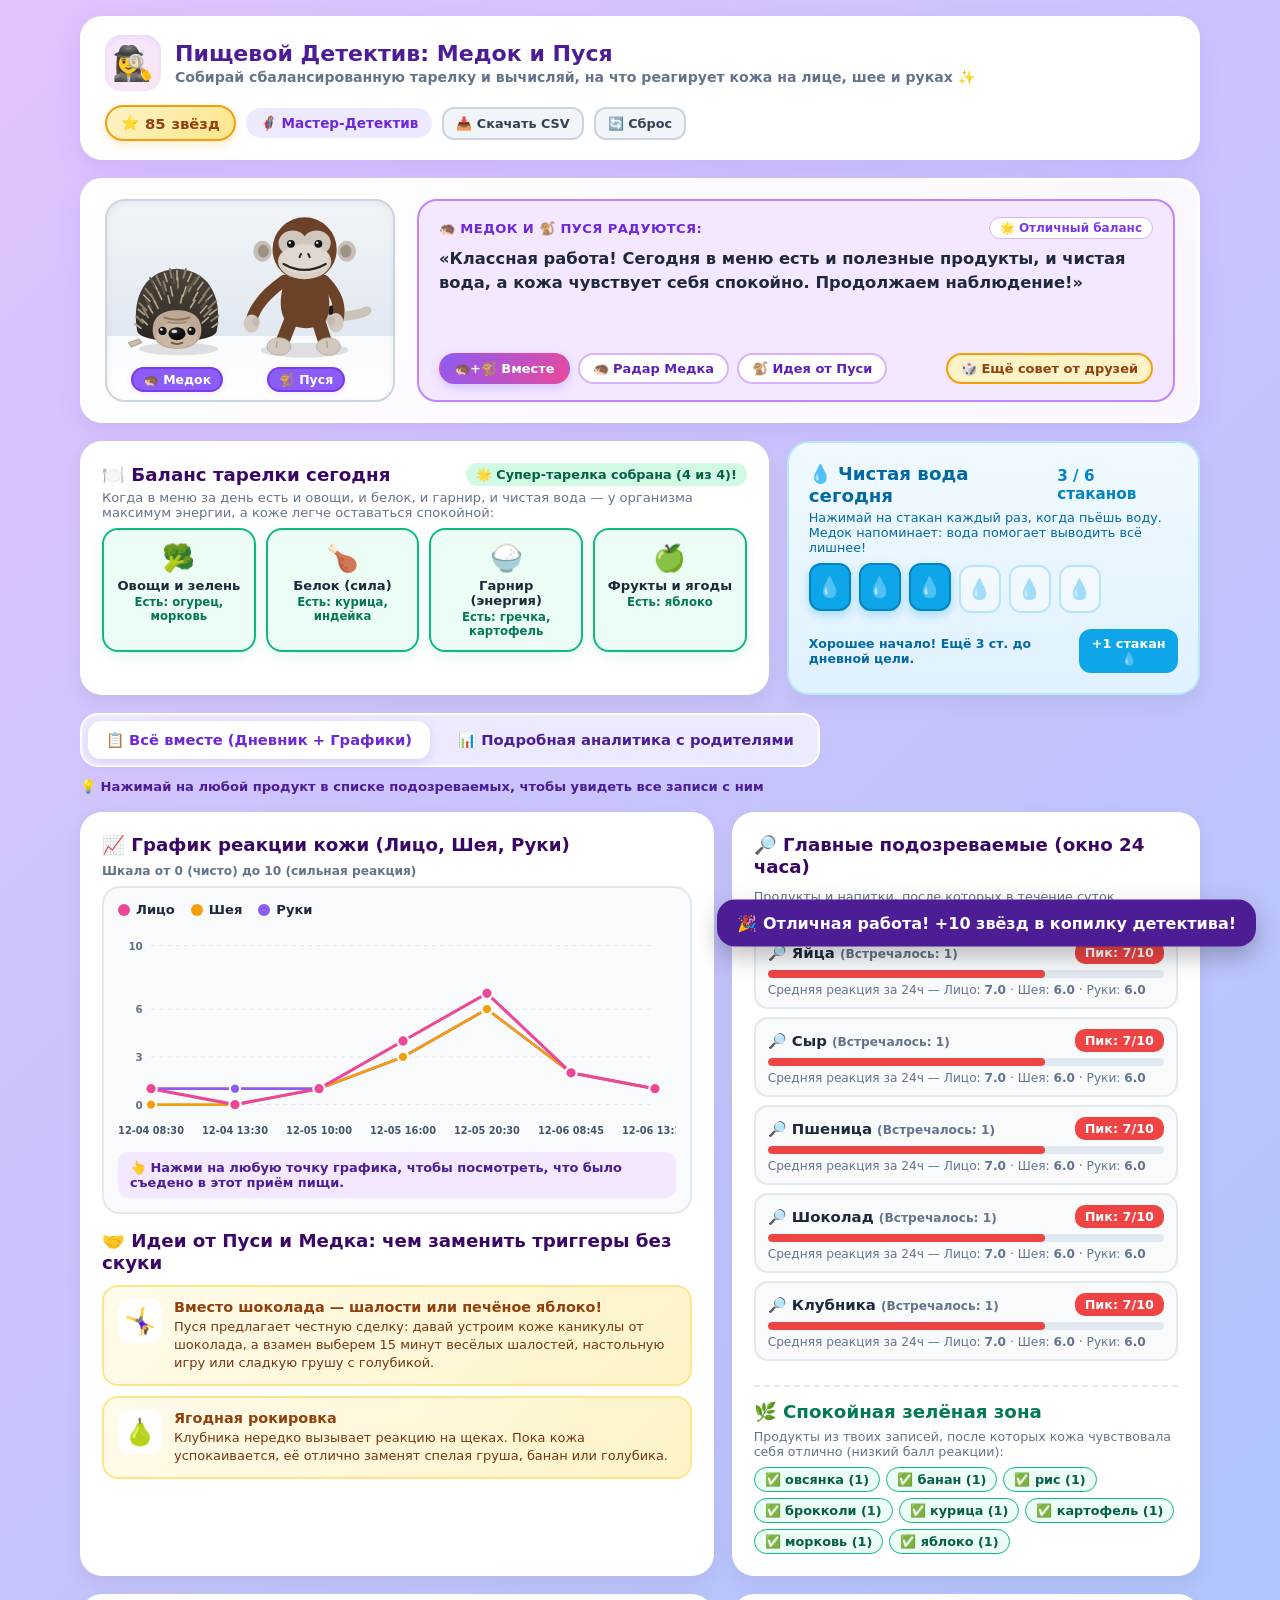
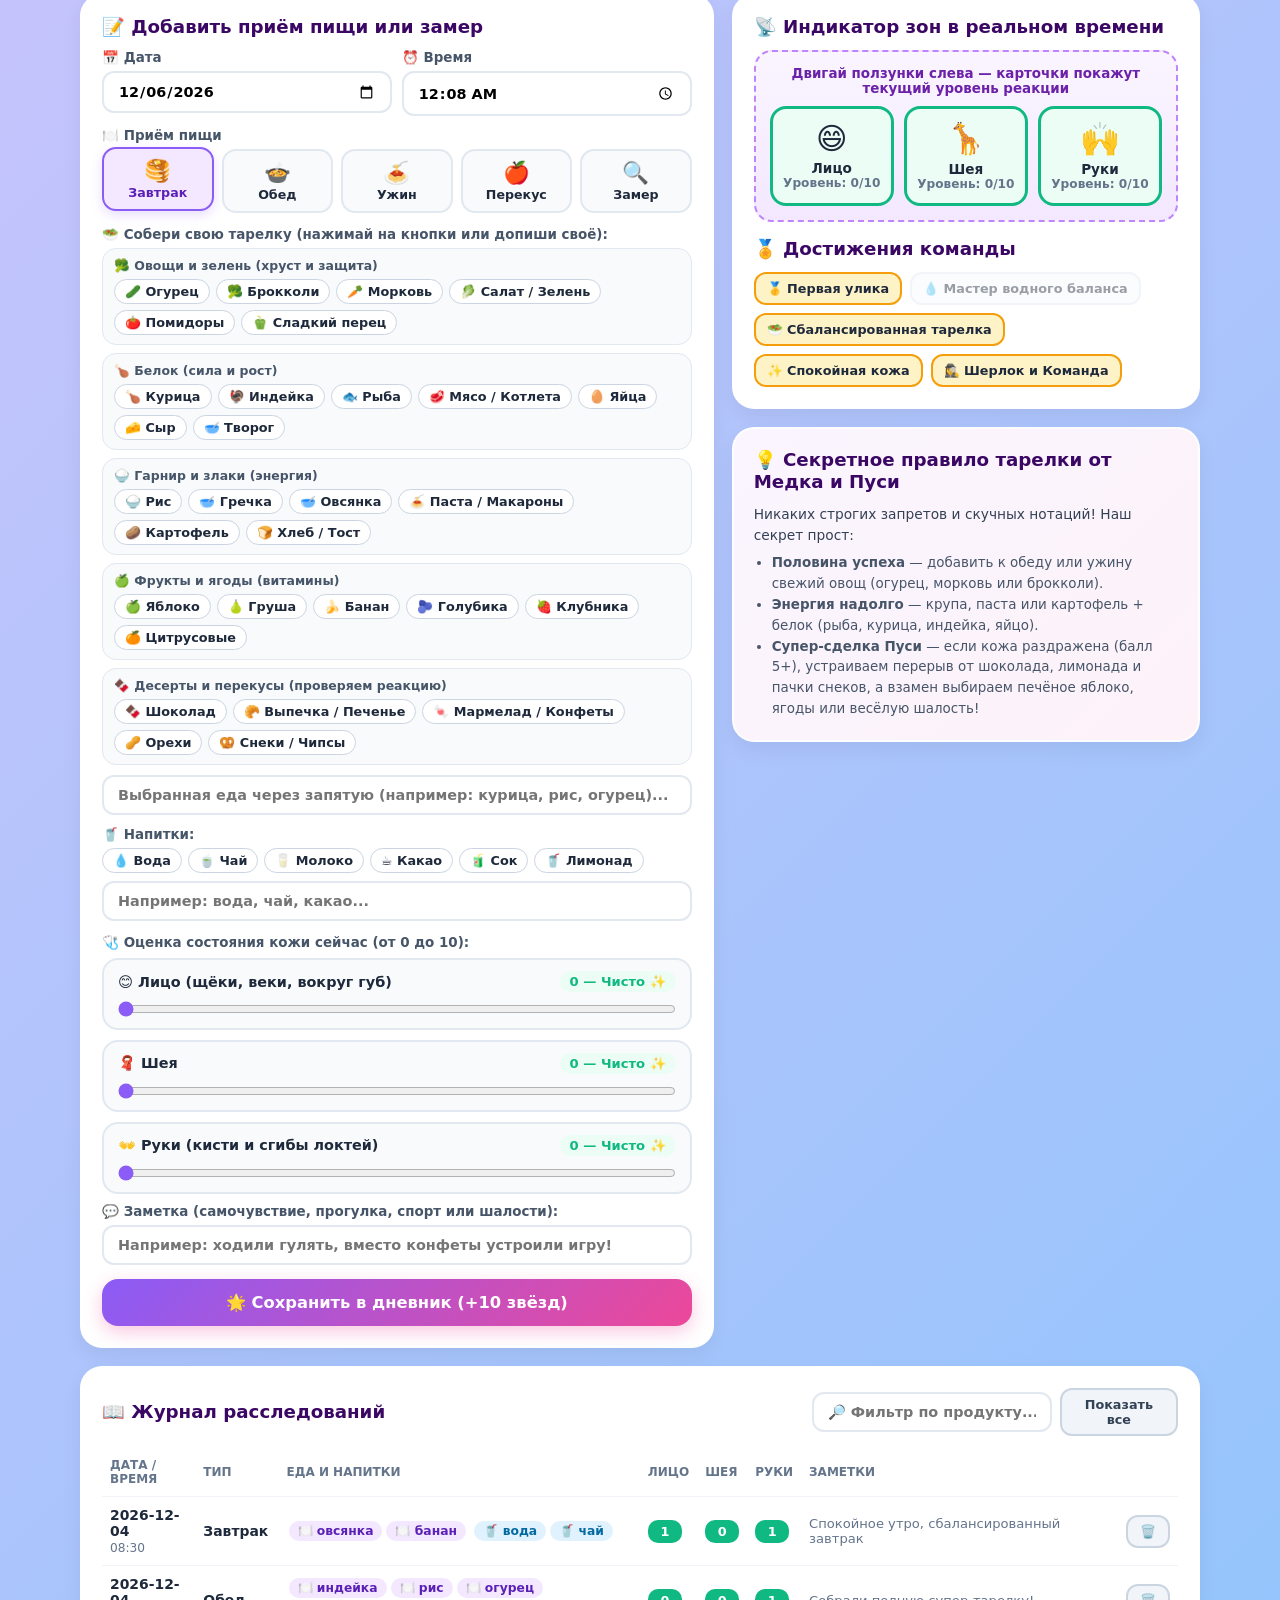
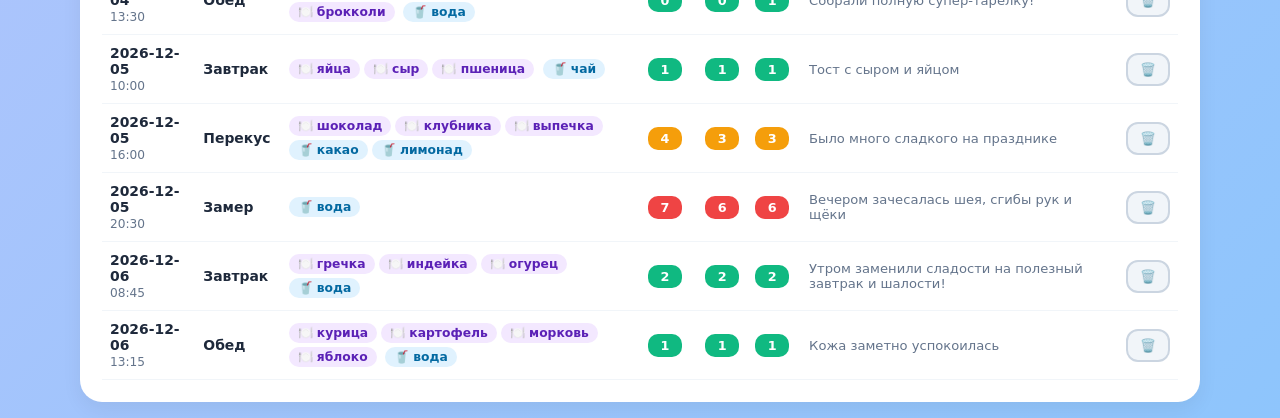
==== index.html @ 15fbd792 "Initial import of v1 single-file app Co-Authored-By: Claude Opus 5.5 (1M context) <noreply@anthropic" ====
<!DOCTYPE html>
<html lang="ru">
<head>
  <meta charset="UTF-8">
  <meta name="viewport" content="width=device-width, initial-scale=1.0">
  <title>🕵️‍♀️ Пищевой Детектив: Медок и Пуся</title>
  <style>
    :root {
      --card: #ffffff;
      --text: #1e293b;
      --muted: #64748b;
      --primary: #8b5cf6;
      --primary-dark: #7c3aed;
      --secondary: #ec4899;
      --accent: #f59e0b;
      --good: #10b981;
      --warn: #f59e0b;
      --bad: #ef4444;
      --border: #e2e8f0;
    }
    * { box-sizing: border-box; margin: 0; padding: 0; font-family: 'Segoe UI', system-ui, -apple-system, sans-serif; }
    body {
      background: linear-gradient(135deg, #e0c3fc 0%, #8ec5fc 100%);
      min-height: 100vh;
      color: var(--text);
      padding: 16px;
    }
    .container { max-width: 1120px; margin: 0 auto; display: grid; gap: 18px; }

    /* 1. Верхняя шапка */
    .hero-bar {
      background: var(--card);
      border-radius: 22px;
      padding: 16px 22px;
      display: flex;
      justify-content: space-between;
      align-items: center;
      flex-wrap: wrap;
      gap: 14px;
      box-shadow: 0 10px 25px rgba(139, 92, 246, 0.15);
      border: 3px solid #ffffff;
    }
    .hero-title { display: flex; align-items: center; gap: 14px; }
    .hero-icon {
      font-size: 2.1rem;
      background: linear-gradient(135deg, #f3e8ff, #fce7f3);
      width: 56px; height: 56px;
      border-radius: 16px;
      display: flex; align-items: center; justify-content: center;
      box-shadow: inset 0 2px 6px rgba(139, 92, 246, 0.12);
      flex-shrink: 0;
    }
    h1 { font-size: 1.38rem; font-weight: 800; color: #4c1d95; line-height: 1.2; }
    .subtitle { font-size: 0.88rem; color: var(--muted); font-weight: 600; margin-top: 2px; }

    .stats-badges { display: flex; gap: 10px; align-items: center; flex-wrap: wrap; }
    .star-pill {
      background: linear-gradient(135deg, #fef3c7, #fde68a);
      border: 2px solid #f59e0b;
      color: #92400e;
      padding: 7px 14px;
      border-radius: 999px;
      font-weight: 800;
      font-size: 0.92rem;
      display: flex; align-items: center; gap: 6px;
      box-shadow: 0 4px 10px rgba(245, 158, 11, 0.2);
    }
    .rank-pill {
      background: #ede9fe;
      color: #6d28d9;
      padding: 7px 14px;
      border-radius: 999px;
      font-weight: 800;
      font-size: 0.85rem;
    }

    /* 2. Горизонтальный баннер с Медком и Пусей */
    .mascot-banner {
      background: linear-gradient(135deg, #ffffff 0%, #faf5ff 100%);
      border-radius: 22px;
      padding: 18px 22px;
      box-shadow: 0 10px 25px rgba(139, 92, 246, 0.14);
      border: 3px solid #ffffff;
      display: flex;
      align-items: stretch;
      gap: 22px;
    }
    @media (max-width: 820px) {
      .mascot-banner { flex-direction: column; align-items: center; text-align: center; }
    }

    .plush-window-stage {
      background: linear-gradient(180deg, #f1f5f9 0%, #e2e8f0 68%, #f8fafc 68%, #ffffff 100%);
      border: 2px solid #cbd5e1;
      border-radius: 20px;
      padding: 10px 16px 8px;
      display: flex;
      align-items: flex-end;
      justify-content: center;
      gap: 4px;
      min-width: 280px;
      position: relative;
      box-shadow: inset 0 2px 8px rgba(15, 23, 42, 0.06);
      flex-shrink: 0;
    }
    .plush-card {
      cursor: pointer;
      text-align: center;
      transition: transform 0.25s cubic-bezier(0.34, 1.56, 0.64, 1);
      user-select: none;
    }
    .plush-card:hover { transform: translateY(-5px) scale(1.03); }
    .plush-name-badge {
      display: inline-block;
      background: #ffffff;
      border: 2px solid #ddd6fe;
      color: #4c1d95;
      font-weight: 800;
      font-size: 0.78rem;
      padding: 3px 10px;
      border-radius: 999px;
      margin-top: 2px;
      box-shadow: 0 2px 6px rgba(139, 92, 246, 0.12);
    }
    .plush-card.active-pet .plush-name-badge {
      background: #8b5cf6;
      color: #ffffff;
      border-color: #7c3aed;
    }

    /* Широкое облачко диалога */
    .speech-wide {
      flex: 1;
      background: #f3e8ff;
      border: 2px solid #c084fc;
      border-radius: 20px;
      padding: 16px 20px;
      display: flex;
      flex-direction: column;
      justify-content: space-between;
      gap: 12px;
    }
    .speech-header-row {
      display: flex;
      justify-content: space-between;
      align-items: center;
      flex-wrap: wrap;
      gap: 8px;
    }
    .speech-speaker {
      font-size: 0.82rem;
      font-weight: 800;
      color: #6d28d9;
      text-transform: uppercase;
      letter-spacing: 0.03em;
    }
    .speech-tag {
      font-size: 0.75rem;
      font-weight: 800;
      padding: 3px 10px;
      border-radius: 999px;
      background: #ffffff;
      color: #7c3aed;
      border: 1px solid #d8b4fe;
    }
    .speech-text {
      font-size: 1.02rem;
      font-weight: 700;
      color: #1e293b;
      line-height: 1.45;
    }
    .pet-buttons-row {
      display: flex;
      flex-wrap: wrap;
      gap: 8px;
      align-items: center;
    }
    @media (max-width: 820px) {
      .pet-buttons-row { justify-content: center; }
    }
    .pet-switch-btn {
      background: #ffffff;
      border: 2px solid #d8b4fe;
      color: #5b21b6;
      padding: 6px 13px;
      border-radius: 999px;
      font-size: 0.81rem;
      font-weight: 800;
      cursor: pointer;
      transition: 0.15s;
    }
    .pet-switch-btn:hover { background: #ede9fe; }
    .pet-switch-btn.active {
      background: linear-gradient(135deg, #8b5cf6, #ec4899);
      color: #ffffff;
      border-color: transparent;
      box-shadow: 0 4px 10px rgba(139, 92, 246, 0.25);
    }
    .pet-tip-btn {
      background: #fef3c7;
      border: 2px solid #f59e0b;
      color: #92400e;
      padding: 6px 13px;
      border-radius: 999px;
      font-size: 0.81rem;
      font-weight: 800;
      cursor: pointer;
      transition: 0.15s;
      margin-left: auto;
    }
    @media (max-width: 820px) { .pet-tip-btn { margin-left: 0; } }
    .pet-tip-btn:hover { background: #fde68a; transform: translateY(-1px); }

    /* 3. Виджет "Баланс дня: Супер-тарелка и Вода" */
    .balance-strip {
      display: grid;
      grid-template-columns: 1.25fr 0.75fr;
      gap: 18px;
    }
    @media (max-width: 860px) { .balance-strip { grid-template-columns: 1fr; } }

    .card {
      background: var(--card);
      border-radius: 22px;
      padding: 20px;
      box-shadow: 0 8px 20px rgba(0, 0, 0, 0.06);
      border: 2px solid rgba(255, 255, 255, 0.85);
    }
    h2 {
      font-size: 1.14rem;
      font-weight: 800;
      color: #3b0764;
      margin-bottom: 12px;
      display: flex; align-items: center; gap: 8px;
    }

    .plate-grid {
      display: grid;
      grid-template-columns: repeat(4, 1fr);
      gap: 10px;
      margin-top: 8px;
    }
    @media (max-width: 580px) { .plate-grid { grid-template-columns: repeat(2, 1fr); } }
    .plate-sector {
      background: #f8fafc;
      border: 2px dashed #cbd5e1;
      border-radius: 16px;
      padding: 12px 10px;
      text-align: center;
      transition: 0.25s;
    }
    .plate-sector.filled {
      background: #ecfdf5;
      border: 2px solid #10b981;
      box-shadow: 0 4px 12px rgba(16, 185, 129, 0.12);
    }
    .plate-sector .sec-icon { font-size: 1.65rem; display: block; margin-bottom: 4px; }
    .plate-sector .sec-title { font-size: 0.82rem; font-weight: 800; color: #1e293b; }
    .plate-sector .sec-sub { font-size: 0.73rem; font-weight: 700; color: var(--muted); margin-top: 2px; }
    .plate-sector.filled .sec-sub { color: #047857; }

    /* Трекер воды */
    .water-box {
      display: flex;
      flex-direction: column;
      justify-content: space-between;
      background: linear-gradient(180deg, #f0f9ff 0%, #e0f2fe 100%);
      border: 2px solid #bae6fd;
    }
    .glasses-row {
      display: flex;
      gap: 8px;
      flex-wrap: wrap;
      margin: 10px 0;
    }
    .glass-btn {
      width: 42px;
      height: 48px;
      border-radius: 12px;
      border: 2px solid #7dd3fc;
      background: #ffffff;
      font-size: 1.25rem;
      cursor: pointer;
      display: flex;
      align-items: center;
      justify-content: center;
      transition: 0.2s;
      opacity: 0.45;
    }
    .glass-btn.drank {
      background: #0ea5e9;
      border-color: #0284c7;
      opacity: 1;
      transform: translateY(-2px);
      box-shadow: 0 4px 10px rgba(14, 165, 233, 0.3);
    }
    .glass-btn:hover { opacity: 0.85; transform: scale(1.05); }

    /* 4. Переключатель вкладок (Дневник / Аналитика и Графики) */
    .mode-tabs {
      display: flex;
      gap: 10px;
      background: rgba(255, 255, 255, 0.65);
      padding: 6px;
      border-radius: 18px;
      border: 2px solid #ffffff;
      width: fit-content;
    }
    .mode-tab {
      padding: 10px 18px;
      border-radius: 13px;
      border: none;
      background: transparent;
      font-weight: 800;
      font-size: 0.92rem;
      color: #4c1d95;
      cursor: pointer;
      transition: 0.2s;
      display: flex;
      align-items: center;
      gap: 8px;
    }
    .mode-tab.active {
      background: var(--card);
      color: #6d28d9;
      box-shadow: 0 4px 12px rgba(139, 92, 246, 0.18);
    }

    /* Основная сетка 2 колонки */
    .grid-2 { display: grid; grid-template-columns: 1.15fr 0.85fr; gap: 18px; }
    @media (max-width: 860px) { .grid-2 { grid-template-columns: 1fr; } }

    /* Кнопки времени приёма пищи */
    .meal-selector {
      display: grid;
      grid-template-columns: repeat(5, 1fr);
      gap: 8px;
      margin-bottom: 14px;
    }
    @media (max-width: 520px) { .meal-selector { grid-template-columns: repeat(3, 1fr); } }
    .meal-btn {
      background: #f8fafc;
      border: 2px solid #e2e8f0;
      border-radius: 14px;
      padding: 9px 6px;
      text-align: center;
      cursor: pointer;
      font-weight: 700;
      font-size: 0.79rem;
      transition: 0.2s;
      color: var(--text);
    }
    .meal-btn span { display: block; font-size: 1.35rem; margin-bottom: 2px; }
    .meal-btn.active {
      background: #f3e8ff;
      border-color: var(--primary);
      color: #5b21b6;
      transform: translateY(-2px);
      box-shadow: 0 4px 12px rgba(139, 92, 246, 0.2);
    }

    /* Категории конструктора тарелки */
    .cat-group {
      background: #f8fafc;
      border: 1px solid #e2e8f0;
      border-radius: 14px;
      padding: 9px 11px;
      margin-bottom: 8px;
    }
    .cat-title {
      font-size: 0.78rem;
      font-weight: 800;
      color: #475569;
      margin-bottom: 6px;
      display: flex;
      justify-content: space-between;
    }
    .quick-picks { display: flex; flex-wrap: wrap; gap: 6px; }
    .chip {
      background: #ffffff;
      border: 1.5px solid #cbd5e1;
      border-radius: 999px;
      padding: 4px 10px;
      font-size: 0.8rem;
      font-weight: 700;
      cursor: pointer;
      transition: 0.15s;
      user-select: none;
    }
    .chip:hover { background: #f1f5f9; transform: scale(1.03); }
    .chip.selected {
      background: #ddd6fe;
      border-color: #7c3aed;
      color: #4c1d95;
    }
    .chip-drink.selected {
      background: #bae6fd;
      border-color: #0284c7;
      color: #075985;
    }

    input[type="text"], input[type="date"], input[type="time"] {
      width: 100%;
      padding: 10px 14px;
      border: 2px solid #e2e8f0;
      border-radius: 12px;
      font-size: 0.9rem;
      font-weight: 600;
      outline: none;
      transition: 0.2s;
    }
    input:focus { border-color: var(--primary); background: #faf5ff; }
    label { display: block; font-size: 0.84rem; font-weight: 800; color: #475569; margin-bottom: 6px; }

    /* Ползунки зон */
    .zone-box {
      background: #f8fafc;
      border: 2px solid #e2e8f0;
      border-radius: 16px;
      padding: 11px 14px;
      margin-bottom: 10px;
    }
    .zone-header {
      display: flex;
      justify-content: space-between;
      align-items: center;
      margin-bottom: 6px;
      font-weight: 800;
      font-size: 0.9rem;
    }
    .zone-status {
      font-size: 0.82rem;
      padding: 3px 10px;
      border-radius: 999px;
      font-weight: 800;
    }
    input[type="range"] { width: 100%; accent-color: var(--primary); cursor: pointer; height: 8px; }

    /* Кнопки действий */
    .btn-main {
      background: linear-gradient(135deg, #8b5cf6 0%, #ec4899 100%);
      color: #fff;
      border: none;
      width: 100%;
      padding: 14px;
      border-radius: 16px;
      font-size: 1.02rem;
      font-weight: 800;
      cursor: pointer;
      box-shadow: 0 6px 18px rgba(236, 72, 153, 0.3);
      transition: 0.2s;
    }
    .btn-main:hover { transform: translateY(-2px); box-shadow: 0 8px 22px rgba(236, 72, 153, 0.4); }
    .btn-small {
      background: #f1f5f9;
      color: #334155;
      border: 2px solid #cbd5e1;
      padding: 7px 12px;
      border-radius: 12px;
      font-weight: 700;
      font-size: 0.8rem;
      cursor: pointer;
      transition: 0.15s;
    }
    .btn-small:hover { background: #e2e8f0; }

    /* Монитор состояния зон */
    .character-stage {
      background: linear-gradient(180deg, #faf5ff 0%, #f3e8ff 100%);
      border-radius: 18px;
      padding: 14px;
      text-align: center;
      border: 2px dashed #c084fc;
      margin-bottom: 16px;
    }
    .body-zones-visual {
      display: grid;
      grid-template-columns: repeat(3, 1fr);
      gap: 10px;
      margin-top: 10px;
    }
    .zone-avatar-card {
      background: #fff;
      border-radius: 16px;
      padding: 12px 8px;
      border: 3px solid #10b981;
      transition: 0.25s;
    }
    .zone-avatar-card .big-emoji { font-size: 1.9rem; display: block; }
    .zone-avatar-card .zone-name { font-weight: 800; font-size: 0.85rem; margin-top: 4px; }
    .zone-avatar-card .zone-score { font-size: 0.76rem; font-weight: 700; color: var(--muted); }

    /* Карточки подозреваемых и прогресс-бары */
    .suspect-card {
      background: #f8fafc;
      border: 2px solid #e2e8f0;
      border-radius: 14px;
      padding: 10px 12px;
      margin-bottom: 8px;
      cursor: pointer;
      transition: 0.15s;
    }
    .suspect-card:hover { border-color: #c084fc; background: #faf5ff; }
    .suspect-top {
      display: flex;
      justify-content: space-between;
      align-items: center;
      margin-bottom: 6px;
    }
    .risk-bar-track {
      width: 100%;
      height: 8px;
      background: #e2e8f0;
      border-radius: 999px;
      overflow: hidden;
      margin-bottom: 5px;
    }
    .risk-bar-fill {
      height: 100%;
      border-radius: 999px;
      transition: width 0.35s ease;
    }
    .badge-score {
      padding: 4px 10px;
      border-radius: 10px;
      font-weight: 800;
      font-size: 0.8rem;
      color: #fff;
      display: inline-block;
      min-width: 34px;
      text-align: center;
    }
    .bg-good { background: #10b981; }
    .bg-warn { background: #f59e0b; }
    .bg-bad { background: #ef4444; }

    /* Карточки добрых альтернатив от Пуси и Медка */
    .swap-card {
      background: linear-gradient(135deg, #fffbeb 0%, #fef3c7 100%);
      border: 2px solid #fde68a;
      border-radius: 16px;
      padding: 12px 14px;
      margin-bottom: 10px;
      display: flex;
      gap: 12px;
      align-items: flex-start;
    }
    .swap-icon {
      font-size: 1.6rem;
      background: #ffffff;
      width: 44px;
      height: 44px;
      border-radius: 12px;
      display: flex;
      align-items: center;
      justify-content: center;
      flex-shrink: 0;
    }

    /* График динамики симптомов (SVG) */
    .chart-wrap {
      background: #f8fafc;
      border: 2px solid #e2e8f0;
      border-radius: 18px;
      padding: 14px;
      position: relative;
    }
    .chart-legend {
      display: flex;
      gap: 16px;
      flex-wrap: wrap;
      margin-bottom: 10px;
      font-size: 0.82rem;
      font-weight: 800;
    }
    .legend-item { display: flex; align-items: center; gap: 6px; }
    .legend-dot { width: 12px; height: 12px; border-radius: 999px; display: inline-block; }

    /* Таблица истории */
    table { width: 100%; border-collapse: collapse; font-size: 0.87rem; }
    th, td { padding: 10px 8px; text-align: left; border-bottom: 1px solid #f1f5f9; vertical-align: middle; }
    th { color: var(--muted); font-size: 0.75rem; text-transform: uppercase; font-weight: 800; }
    .food-pill {
      display: inline-block;
      background: #f3e8ff;
      color: #5b21b6;
      padding: 3px 9px;
      border-radius: 999px;
      font-weight: 700;
      font-size: 0.77rem;
      margin: 2px;
      cursor: pointer;
    }
    .drink-pill {
      display: inline-block;
      background: #e0f2fe;
      color: #0369a1;
      padding: 3px 9px;
      border-radius: 999px;
      font-weight: 700;
      font-size: 0.77rem;
      margin: 2px;
      cursor: pointer;
    }

    /* Всплывашка */
    #confettiToast {
      position: fixed;
      bottom: 24px;
      right: 24px;
      background: #4c1d95;
      color: #fff;
      padding: 14px 20px;
      border-radius: 18px;
      font-weight: 800;
      box-shadow: 0 10px 25px rgba(0,0,0,0.25);
      transform: translateY(150%);
      transition: 0.35s cubic-bezier(0.34, 1.56, 0.64, 1);
      z-index: 999;
    }
    #confettiToast.show { transform: translateY(0); }

    /* Модальное окно сброса */
    .modal-backdrop {
      position: fixed;
      inset: 0;
      background: rgba(30, 41, 59, 0.55);
      backdrop-filter: blur(3px);
      display: none;
      align-items: center;
      justify-content: center;
      z-index: 1000;
      padding: 16px;
    }
    .modal-backdrop.open { display: flex; }
    .modal-card {
      background: #fff;
      border-radius: 22px;
      max-width: 380px;
      width: 100%;
      padding: 22px;
      box-shadow: 0 20px 40px rgba(0,0,0,0.2);
      text-align: center;
    }

    @keyframes hop {
      0%, 100% { transform: translateY(0); }
      50% { transform: translateY(-8px); }
    }
    .bounce-now { animation: hop 0.45s ease 2; }
  </style>
</head>
<body>

<div class="container">
  <!-- 1. Верхняя шапка -->
  <div class="hero-bar">
    <div class="hero-title">
      <div class="hero-icon">🕵️‍♀️</div>
      <div>
        <h1>Пищевой Детектив: Медок и Пуся</h1>
        <div class="subtitle">Собирай сбалансированную тарелку и вычисляй, на что реагирует кожа на лице, шее и руках ✨</div>
      </div>
    </div>
    <div class="stats-badges">
      <div class="star-pill">⭐ <span id="starCount">0</span> звёзд</div>
      <div class="rank-pill" id="detectiveRank">🌱 Стажёр агентства</div>
      <button type="button" class="btn-small" onclick="exportCSV()">📥 Скачать CSV</button>
      <button type="button" class="btn-small" onclick="openResetModal()">🔄 Сброс</button>
    </div>
  </div>

  <!-- 2. Горизонтальный баннер с Медком и Пусей + Умные советы по питанию и воде -->
  <div class="mascot-banner">
    <div class="plush-window-stage" id="plushStage">
      <!-- ЁЖИК МЕДОК -->
      <div class="plush-card active-pet" id="card-medok" onclick="talkTo('medok')" title="Нажми на ёжика Медка!">
        <svg width="108" height="106" viewBox="0 0 120 115">
          <defs>
            <radialGradient id="noseShine" cx="35%" cy="30%" r="60%">
              <stop offset="0%" stop-color="#525252"/>
              <stop offset="45%" stop-color="#171717"/>
              <stop offset="100%" stop-color="#09090b"/>
            </radialGradient>
            <linearGradient id="furBase" x1="0%" y1="0%" x2="0%" y2="100%">
              <stop offset="0%" stop-color="#4a443b"/>
              <stop offset="60%" stop-color="#3a352e"/>
              <stop offset="100%" stop-color="#292520"/>
            </linearGradient>
          </defs>
          <ellipse cx="62" cy="103" rx="44" ry="7" fill="rgba(15,23,42,0.12)"/>
          <!-- Тканевая бирочка слева внизу -->
          <path d="M18,92 L6,96 L9,101 L21,96 Z" fill="#cbbba8" stroke="#a89886" stroke-width="1"/>
          <!-- Высокий пушистый купол иголок -->
          <path d="M16,84 C10,55 18,16 60,14 C102,16 110,55 104,84 C98,98 22,98 16,84 Z" fill="url(#furBase)"/>
          <!-- Многослойные ворсинки меланж -->
          <g stroke="#8c7f6a" stroke-width="2.2" stroke-linecap="round" fill="none">
            <path d="M22,74 L15,67 M26,60 L18,52 M32,45 L25,36 M42,32 L37,22 M54,24 L52,14 M67,24 L70,14 M79,31 L85,22 M89,44 L96,35 M95,58 L103,50 M98,72 L106,66"/>
            <path d="M28,68 L22,58 M36,52 L31,42 M48,38 L45,28 M61,35 L61,24 M73,39 L78,29 M84,52 L91,43 M90,67 L98,59"/>
          </g>
          <g stroke="#b8a98f" stroke-width="1.8" stroke-linecap="round" fill="none">
            <path d="M20,80 L13,75 M24,65 L17,59 M30,50 L23,43 M38,37 L33,28 M49,28 L46,19 M60,26 L60,16 M72,28 L76,19 M83,37 L89,29 M92,50 L99,43 M96,65 L104,59 M99,79 L106,74"/>
            <path d="M33,63 L28,55 M43,48 L39,39 M55,44 L53,34 M67,44 L70,34 M78,49 L83,40 M86,63 L93,55"/>
            <path d="M27,76 L21,70 M39,58 L35,50 M52,52 L50,44 M64,52 L66,43 M75,57 L80,49 M88,74 L95,68"/>
          </g>
          <g stroke="#635949" stroke-width="2" stroke-linecap="round" fill="none">
            <path d="M35,33 L30,24 M57,30 L56,20 M76,33 L81,24 M46,42 L43,32 M69,42 L73,32 M31,56 L25,48 M87,57 L94,49"/>
          </g>
          <!-- Низкая мордочка со складочкой на лбу -->
          <path d="M33,82 C33,66 45,60 60,60 C75,60 87,66 87,82 C87,96 76,103 60,103 C44,103 33,96 33,82 Z" fill="#bfa995"/>
          <ellipse cx="60" cy="88" rx="23" ry="14" fill="#cbb7a4"/>
          <path d="M46,68 Q60,73 74,68" fill="none" stroke="#8c7662" stroke-width="2.2" stroke-linecap="round"/>
          <path d="M50,73 Q60,76 70,73" fill="none" stroke="#9c8672" stroke-width="1.6" stroke-linecap="round"/>
          <!-- Глазки и большой глянцевый нос -->
          <circle cx="44" cy="83" r="4.6" fill="#111111"/>
          <circle cx="42.7" cy="81.5" r="1.4" fill="#ffffff"/>
          <circle cx="76" cy="83" r="4.6" fill="#111111"/>
          <circle cx="74.7" cy="81.5" r="1.4" fill="#ffffff"/>
          <ellipse cx="60" cy="86" rx="9.5" ry="7.2" fill="url(#noseShine)"/>
          <ellipse cx="57" cy="83.5" rx="3.2" ry="1.8" fill="#ffffff" opacity="0.8"/>
          <path id="medokMouth" d="M54,96 Q60,99 66,96" fill="none" stroke="#6e5846" stroke-width="2" stroke-linecap="round"/>
        </svg>
        <div><span class="plush-name-badge">🦔 Медок</span></div>
      </div>

      <!-- ОБЕЗЬЯНКА ПУСЯ -->
      <div class="plush-card active-pet" id="card-pusya" onclick="talkTo('pusya')" title="Нажми на обезьянку Пусю!">
        <svg width="142" height="150" viewBox="0 0 155 162">
          <ellipse cx="76" cy="151" rx="48" ry="8" fill="rgba(15,23,42,0.12)"/>
          <path d="M102,115 Q134,114 144,108" fill="none" stroke="#cbc2b8" stroke-width="10" stroke-linecap="round"/>
          <path d="M62,116 L51,144" stroke="#6b4228" stroke-width="15" stroke-linecap="round"/>
          <path d="M90,116 L99,144" stroke="#6b4228" stroke-width="15" stroke-linecap="round"/>
          <ellipse cx="48" cy="147" rx="13" ry="9.5" fill="#d1c8be" stroke="#b8aea3" stroke-width="1"/>
          <path d="M46,142 L45,148" stroke="#aca196" stroke-width="1.5" stroke-linecap="round"/>
          <ellipse cx="102" cy="147" rx="13" ry="9.5" fill="#d1c8be" stroke="#b8aea3" stroke-width="1"/>
          <path d="M100,142 L101,148" stroke="#aca196" stroke-width="1.5" stroke-linecap="round"/>
          <path d="M56,72 C48,88 46,118 62,124 C76,128 80,128 92,124 C108,118 104,88 96,72 Z" fill="#6b4228"/>
          <!-- Чёрная бирочка на левом боку -->
          <polygon points="103,103 111,100 109,113 102,112" fill="#18181b"/>
          <path d="M54,75 Q24,96 18,118" fill="none" stroke="#6b4228" stroke-width="12.5" stroke-linecap="round"/>
          <path d="M97,75 Q118,96 112,118" fill="none" stroke="#6b4228" stroke-width="12.5" stroke-linecap="round"/>
          <ellipse cx="18" cy="122" rx="8.5" ry="10" fill="#d1c8be"/>
          <ellipse cx="23" cy="120" rx="4" ry="5" fill="#c4bab0"/>
          <ellipse cx="110" cy="121" rx="8.5" ry="10.5" fill="#d1c8be"/>
          <ellipse cx="105" cy="119" rx="4" ry="5" fill="#c4bab0"/>
          <ellipse cx="30" cy="43" rx="10" ry="11.5" fill="#c7beb4"/>
          <ellipse cx="31" cy="43" rx="6" ry="7" fill="#9c9288"/>
          <ellipse cx="122" cy="43" rx="10" ry="11.5" fill="#c7beb4"/>
          <ellipse cx="121" cy="43" rx="6" ry="7" fill="#9c9288"/>
          <circle cx="76" cy="41" r="35" fill="#6b4228"/>
          <ellipse cx="63" cy="34" rx="15.5" ry="13.5" fill="#cfc7bd"/>
          <ellipse cx="89" cy="34" rx="15.5" ry="13.5" fill="#cfc7bd"/>
          <path d="M68,18 Q76,27 84,18 Z" fill="#6b4228"/>
          <ellipse cx="76" cy="54" rx="29" ry="19.5" fill="#d8d0c7"/>
          <ellipse cx="76" cy="52" rx="26" ry="16" fill="#dfd8d0"/>
          <circle cx="61" cy="35" r="4.3" fill="#141414"/>
          <circle cx="59.8" cy="33.7" r="1.3" fill="#ffffff"/>
          <circle cx="91" cy="35" r="4.3" fill="#141414"/>
          <circle cx="89.8" cy="33.7" r="1.3" fill="#ffffff"/>
          <path d="M72,46 L70.5,49.5" stroke="#292524" stroke-width="2.2" stroke-linecap="round"/>
          <path d="M80,46 L81.5,49.5" stroke="#292524" stroke-width="2.2" stroke-linecap="round"/>
          <path id="pusyaMouth" d="M53,57 Q76,70 99,57" fill="none" stroke="#292524" stroke-width="2.4" stroke-linecap="round"/>
        </svg>
        <div><span class="plush-name-badge">🐒 Пуся</span></div>
      </div>
    </div>

    <!-- Облачко живых дружеских советов -->
    <div class="speech-wide">
      <div>
        <div class="speech-header-row">
          <div class="speech-speaker" id="speakerTitle">🦔 Медок и 🐒 Пуся на связи:</div>
          <span class="speech-tag" id="speechCategoryTag">💡 Совет дня</span>
        </div>
        <div class="speech-text" id="speechText" style="margin-top: 8px;">
          «Привет! Давай сегодня соберём классную тарелку: немного овощей для хруста, гарнир для энергии и белок для силы. А если захочется много шоколада — давай лучше обменяем половину на весёлые шалости!»
        </div>
      </div>
      <div class="pet-buttons-row">
        <button type="button" class="pet-switch-btn active" id="btn-both" onclick="talkTo('both')">🦔+🐒 Вместе</button>
        <button type="button" class="pet-switch-btn" id="btn-medok" onclick="talkTo('medok')">🦔 Радар Медка</button>
        <button type="button" class="pet-switch-btn" id="btn-pusya" onclick="talkTo('pusya')">🐒 Идея от Пуси</button>
        <button type="button" class="pet-tip-btn" onclick="nextFriendlyTip()">🎲 Ещё совет от друзей</button>
      </div>
    </div>
  </div>

  <!-- 3. Баланс дня: Конструктор Супер-Тарелки + Счётчик стаканов воды -->
  <div class="balance-strip">
    <div class="card">
      <div style="display:flex; justify-content:space-between; align-items:center; flex-wrap:wrap; gap:8px;">
        <h2 style="margin:0;">🍽️ Баланс тарелки сегодня</h2>
        <span style="font-size:0.8rem; font-weight:800; color:#6d28d9; background:#f3e8ff; padding:4px 10px; border-radius:999px;" id="plateStatusBadge">Собери все 4 элемента за день!</span>
      </div>
      <p style="font-size:0.82rem; color:var(--muted); margin-top:4px;">
        Когда в меню за день есть и овощи, и белок, и гарнир, и чистая вода — у организма максимум энергии, а коже легче оставаться спокойной:
      </p>
      <div class="plate-grid">
        <div class="plate-sector" id="sec-veg">
          <span class="sec-icon">🥦</span>
          <div class="sec-title">Овощи и зелень</div>
          <div class="sec-sub" id="sub-veg">Пока не отмечено</div>
        </div>
        <div class="plate-sector" id="sec-prot">
          <span class="sec-icon">🍗</span>
          <div class="sec-title">Белок (сила)</div>
          <div class="sec-sub" id="sub-prot">Пока не отмечено</div>
        </div>
        <div class="plate-sector" id="sec-carb">
          <span class="sec-icon">🍚</span>
          <div class="sec-title">Гарнир (энергия)</div>
          <div class="sec-sub" id="sub-carb">Пока не отмечено</div>
        </div>
        <div class="plate-sector" id="sec-fruit">
          <span class="sec-icon">🍏</span>
          <div class="sec-title">Фрукты и ягоды</div>
          <div class="sec-sub" id="sub-fruit">Пока не отмечено</div>
        </div>
      </div>
    </div>

    <!-- Интерактивный водный баланс -->
    <div class="card water-box">
      <div>
        <div style="display:flex; justify-content:space-between; align-items:center;">
          <h2 style="margin:0; color:#0369a1;">💧 Чистая вода сегодня</h2>
          <span style="font-weight:900; font-size:0.95rem; color:#0284c7;" id="waterCountLabel">0 / 6 стаканов</span>
        </div>
        <p style="font-size:0.8rem; color:#0369a1; margin-top:4px;">
          Нажимай на стакан каждый раз, когда пьёшь воду. Медок напоминает: вода помогает выводить всё лишнее!
        </p>
        <div class="glasses-row" id="glassesRow"></div>
      </div>
      <div style="display:flex; justify-content:space-between; align-items:center; gap:8px; margin-top:6px;">
        <span style="font-size:0.78rem; font-weight:700; color:#0369a1;" id="waterHint">Выпей стакан воды и отметь его!</span>
        <button type="button" class="btn-small" style="background:#0ea5e9; color:#fff; border:none;" onclick="addWaterGlass()">+1 стакан 💧</button>
      </div>
    </div>
  </div>

  <!-- 4. Переключатель режимов: Запись и Аналитика -->
  <div style="display:flex; justify-content:space-between; align-items:center; flex-wrap:wrap; gap:12px;">
    <div class="mode-tabs">
      <button type="button" class="mode-tab active" id="tab-all" onclick="switchView('all')">📋 Всё вместе (Дневник + Графики)</button>
      <button type="button" class="mode-tab" id="tab-analytics" onclick="switchView('analytics')">📊 Подробная аналитика с родителями</button>
    </div>
    <div style="font-size:0.82rem; font-weight:700; color:#4c1d95;">
      💡 Нажимай на любой продукт в списке подозреваемых, чтобы увидеть все записи с ним
    </div>
  </div>

  <!-- 5. Блок графиков и совместной аналитики -->
  <div class="grid-2" id="analyticsSection">
    <!-- Левая карточка аналитики: График динамики симптомов -->
    <div class="card">
      <div style="display:flex; justify-content:space-between; align-items:center; flex-wrap:wrap; gap:8px; margin-bottom:8px;">
        <h2 style="margin:0;">📈 График реакции кожи (Лицо, Шея, Руки)</h2>
        <span style="font-size:0.76rem; font-weight:700; color:var(--muted);">Шкала от 0 (чисто) до 10 (сильная реакция)</span>
      </div>
      <div class="chart-wrap">
        <div class="chart-legend">
          <span class="legend-item"><span class="legend-dot" style="background:#ec4899;"></span> Лицо</span>
          <span class="legend-item"><span class="legend-dot" style="background:#f59e0b;"></span> Шея</span>
          <span class="legend-item"><span class="legend-dot" style="background:#8b5cf6;"></span> Руки</span>
        </div>
        <div id="chartContainer" style="width:100%; overflow-x:auto;"></div>
        <div id="chartPointInfo" style="margin-top:8px; font-size:0.81rem; font-weight:700; color:#4c1d95; background:#f3e8ff; padding:8px 12px; border-radius:10px;">
          👆 Нажми на любую точку графика, чтобы посмотреть, что было съедено в этот приём пищи.
        </div>
      </div>

      <!-- Дружеские идеи замены от Пуси и Медка (если есть триггеры) -->
      <div style="margin-top: 16px;">
        <h2>🤝 Идеи от Пуси и Медка: чем заменить триггеры без скуки</h2>
        <div id="friendlySwapsBox"></div>
      </div>
    </div>

    <!-- Правая карточка аналитики: Главные подозреваемые и Зелёный список -->
    <div class="card" style="display:flex; flex-direction:column; justify-content:space-between; gap:16px;">
      <div>
        <h2>🔎 Главные подозреваемые (окно 24 часа)</h2>
        <p style="font-size: 0.8rem; color: var(--muted); margin-bottom: 10px;">
          Продукты и напитки, после которых в течение суток фиксировался самый высокий балл зуда или покраснения:
        </p>
        <div id="suspectsContainer"></div>
      </div>

      <div style="border-top: 2px dashed #e2e8f0; padding-top: 14px;">
        <h2 style="color:#047857; margin-bottom:6px;">🌿 Спокойная зелёная зона</h2>
        <p style="font-size: 0.79rem; color: var(--muted); margin-bottom: 8px;">
          Продукты из твоих записей, после которых кожа чувствовала себя отлично (низкий балл реакции):
        </p>
        <div id="safeFoodsContainer" style="display:flex; flex-wrap:wrap; gap:6px;"></div>
      </div>
    </div>
  </div>

  <!-- 6. Блок ввода новой записи и оперативного сканера -->
  <div class="grid-2" id="entrySection">
    <!-- Левая колонка: Конструктор приёма пищи -->
    <div class="card">
      <h2>📝 Добавить приём пищи или замер</h2>
      <form id="entryForm">
        <div style="display:grid; grid-template-columns: 1fr 1fr; gap: 10px; margin-bottom: 12px;">
          <div>
            <label>📅 Дата</label>
            <input type="date" id="dateInput" required>
          </div>
          <div>
            <label>⏰ Время</label>
            <input type="time" id="timeInput" required>
          </div>
        </div>

        <label>🍽️ Приём пищи</label>
        <div class="meal-selector" id="mealSelector">
          <div class="meal-btn active" data-meal="Завтрак" onclick="selectMeal(this)"><span>🥞</span>Завтрак</div>
          <div class="meal-btn" data-meal="Обед" onclick="selectMeal(this)"><span>🍲</span>Обед</div>
          <div class="meal-btn" data-meal="Ужин" onclick="selectMeal(this)"><span>🍝</span>Ужин</div>
          <div class="meal-btn" data-meal="Перекус" onclick="selectMeal(this)"><span>🍎</span>Перекус</div>
          <div class="meal-btn" data-meal="Замер" onclick="selectMeal(this)"><span>🔍</span>Замер</div>
        </div>

        <label>🥗 Собери свою тарелку (нажимай на кнопки или допиши своё):</label>
        <div id="categorizedFoodBuilder"></div>

        <div style="margin: 10px 0 12px;">
          <input type="text" id="foodInput" placeholder="Выбранная еда через запятую (например: курица, рис, огурец)...">
        </div>

        <div style="margin-bottom: 14px;">
          <label>🥤 Напитки:</label>
          <div class="quick-picks" id="drinkChips" style="margin-bottom: 8px;"></div>
          <input type="text" id="drinkInput" placeholder="Например: вода, чай, какао...">
        </div>

        <label style="margin-bottom: 8px;">🩺 Оценка состояния кожи сейчас (от 0 до 10):</label>

        <!-- Лицо -->
        <div class="zone-box">
          <div class="zone-header">
            <span>😊 Лицо (щёки, веки, вокруг губ)</span>
            <span class="zone-status" id="status-face">0 — Чисто ✨</span>
          </div>
          <input type="range" id="faceInput" min="0" max="10" value="0" oninput="updateZoneUI()">
        </div>

        <!-- Шея -->
        <div class="zone-box">
          <div class="zone-header">
            <span>🧣 Шея</span>
            <span class="zone-status" id="status-neck">0 — Чисто ✨</span>
          </div>
          <input type="range" id="neckInput" min="0" max="10" value="0" oninput="updateZoneUI()">
        </div>

        <!-- Руки -->
        <div class="zone-box">
          <div class="zone-header">
            <span>👐 Руки (кисти и сгибы локтей)</span>
            <span class="zone-status" id="status-hands">0 — Чисто ✨</span>
          </div>
          <input type="range" id="handsInput" min="0" max="10" value="0" oninput="updateZoneUI()">
        </div>

        <div style="margin-bottom: 14px;">
          <label>💬 Заметка (самочувствие, прогулка, спорт или шалости):</label>
          <input type="text" id="notesInput" placeholder="Например: ходили гулять, вместо конфеты устроили игру!">
        </div>

        <button type="submit" class="btn-main">🌟 Сохранить в дневник (+10 звёзд)</button>
      </form>
    </div>

    <!-- Правая колонка: Оперативный монитор зон и достижения -->
    <div style="display: flex; flex-direction: column; gap: 18px;">
      <div class="card">
        <h2>📡 Индикатор зон в реальном времени</h2>
        <div class="character-stage">
          <div style="font-size: 0.84rem; font-weight: 700; color: #6b21a8;">
            Двигай ползунки слева — карточки покажут текущий уровень реакции
          </div>
          <div class="body-zones-visual">
            <div class="zone-avatar-card" id="card-face">
              <span class="big-emoji" id="emoji-face">😄</span>
              <div class="zone-name">Лицо</div>
              <div class="zone-score" id="score-face">Уровень: 0/10</div>
            </div>
            <div class="zone-avatar-card" id="card-neck">
              <span class="big-emoji" id="emoji-neck">🦒</span>
              <div class="zone-name">Шея</div>
              <div class="zone-score" id="score-neck">Уровень: 0/10</div>
            </div>
            <div class="zone-avatar-card" id="card-hands">
              <span class="big-emoji" id="emoji-hands">🙌</span>
              <div class="zone-name">Руки</div>
              <div class="zone-score" id="score-hands">Уровень: 0/10</div>
            </div>
          </div>
        </div>

        <h2>🏅 Достижения команды</h2>
        <div id="achievementsBox" style="display: flex; gap: 8px; flex-wrap: wrap;"></div>
      </div>

      <div class="card" style="background: linear-gradient(135deg, #faf5ff 0%, #fdf2f8 100%);">
        <h2>💡 Секретное правило тарелки от Медка и Пуси</h2>
        <p style="font-size:0.86rem; line-height:1.5; color:#334155;">
          Никаких строгих запретов и скучных нотаций! Наш секрет прост:
        </p>
        <ul style="margin-top:8px; padding-left:18px; font-size:0.84rem; color:#475569; line-height:1.55;">
          <li><b>Половина успеха</b> — добавить к обеду или ужину свежий овощ (огурец, морковь или брокколи).</li>
          <li><b>Энергия надолго</b> — крупа, паста или картофель + белок (рыба, курица, индейка, яйцо).</li>
          <li><b>Супер-сделка Пуси</b> — если кожа раздражена (балл 5+), устраиваем перерыв от шоколада, лимонада и пачки снеков, а взамен выбираем печёное яблоко, ягоды или весёлую шалость!</li>
        </ul>
      </div>
    </div>
  </div>

  <!-- 7. Журнал наблюдений -->
  <div class="card">
    <div style="display:flex; justify-content:space-between; align-items:center; flex-wrap:wrap; gap:10px; margin-bottom:12px;">
      <h2 style="margin:0;">📖 Журнал расследований</h2>
      <div style="display:flex; gap:8px; align-items:center;">
        <input type="text" id="searchInput" placeholder="🔎 Фильтр по продукту..." style="max-width: 240px;" oninput="renderAll()">
        <button type="button" class="btn-small" onclick="clearSearch()">Показать все</button>
      </div>
    </div>
    <div style="overflow-x: auto;">
      <table>
        <thead>
          <tr>
            <th>Дата / Время</th>
            <th>Тип</th>
            <th>Еда и напитки</th>
            <th>Лицо</th>
            <th>Шея</th>
            <th>Руки</th>
            <th>Заметки</th>
            <th></th>
          </tr>
        </thead>
        <tbody id="logBody"></tbody>
      </table>
    </div>
  </div>
</div>

<!-- Всплывашка со звёздами -->
<div id="confettiToast">🎉 Отличная работа! +10 звёзд в копилку детектива!</div>

<!-- Модальное окно сброса -->
<div class="modal-backdrop" id="resetModal">
  <div class="modal-card">
    <div style="font-size: 2.2rem; margin-bottom: 8px;">🦔🐒</div>
    <h3 style="font-size: 1.15rem; font-weight: 800; color: #4c1d95; margin-bottom: 8px;">Управление журналом</h3>
    <p style="font-size: 0.88rem; color: var(--muted); margin-bottom: 18px;">
      Можно полностью очистить журнал, чтобы вести собственные записи с нуля, или вернуть демонстрационный пример с графиками.
    </p>
    <div style="display: flex; flex-direction: column; gap: 8px;">
      <button type="button" class="btn-main" style="padding: 10px;" onclick="confirmClearAll()">✨ Очистить журнал и начать с нуля</button>
      <button type="button" class="btn-small" style="padding: 10px;" onclick="confirmLoadDemo()">📚 Загрузить демо-пример</button>
      <button type="button" class="btn-small" style="padding: 9px; border-color: transparent;" onclick="closeResetModal()">Отмена</button>
    </div>
  </div>
</div>

<script>
  const STORAGE_KEY = 'medok_pusya_detective_v3';
  const WATER_KEY = 'medok_pusya_water_v3';

  // Категории продуктов для привития здоровых привычек ("Конструктор тарелки")
  const FOOD_CATEGORIES = [
    {
      id: 'veg',
      title: '🥦 Овощи и зелень (хруст и защита)',
      items: [
        { label: '🥒 Огурец', val: 'огурец' },
        { label: '🥦 Брокколи', val: 'брокколи' },
        { label: '🥕 Морковь', val: 'морковь' },
        { label: '🥬 Салат / Зелень', val: 'салат' },
        { label: '🍅 Помидоры', val: 'помидоры' },
        { label: '🫑 Сладкий перец', val: 'перец' }
      ]
    },
    {
      id: 'prot',
      title: '🍗 Белок (сила и рост)',
      items: [
        { label: '🍗 Курица', val: 'курица' },
        { label: '🦃 Индейка', val: 'индейка' },
        { label: '🐟 Рыба', val: 'рыба' },
        { label: '🥩 Мясо / Котлета', val: 'мясо' },
        { label: '🥚 Яйца', val: 'яйца' },
        { label: '🧀 Сыр', val: 'сыр' },
        { label: '🥣 Творог', val: 'творог' }
      ]
    },
    {
      id: 'carb',
      title: '🍚 Гарнир и злаки (энергия)',
      items: [
        { label: '🍚 Рис', val: 'рис' },
        { label: '🥣 Гречка', val: 'гречка' },
        { label: '🥣 Овсянка', val: 'овсянка' },
        { label: '🍝 Паста / Макароны', val: 'паста' },
        { label: '🥔 Картофель', val: 'картофель' },
        { label: '🍞 Хлеб / Тост', val: 'пшеница' }
      ]
    },
    {
      id: 'fruit',
      title: '🍏 Фрукты и ягоды (витамины)',
      items: [
        { label: '🍏 Яблоко', val: 'яблоко' },
        { label: '🍐 Груша', val: 'груша' },
        { label: '🍌 Банан', val: 'банан' },
        { label: '🫐 Голубика', val: 'голубика' },
        { label: '🍓 Клубника', val: 'клубника' },
        { label: '🍊 Цитрусовые', val: 'цитрусовые' }
      ]
    },
    {
      id: 'treats',
      title: '🍫 Десерты и перекусы (проверяем реакцию)',
      items: [
        { label: '🍫 Шоколад', val: 'шоколад' },
        { label: '🥐 Выпечка / Печенье', val: 'выпечка' },
        { label: '🍬 Мармелад / Конфеты', val: 'конфеты' },
        { label: '🥜 Орехи', val: 'орехи' },
        { label: '🥨 Снеки / Чипсы', val: 'снеки' }
      ]
    }
  ];

  const QUICK_DRINKS = [
    { label: '💧 Вода', val: 'вода' },
    { label: '🍵 Чай', val: 'чай' },
    { label: '🥛 Молоко', val: 'молоко' },
    { label: '☕ Какао', val: 'какао' },
    { label: '🧃 Сок', val: 'сок' },
    { label: '🥤 Лимонад', val: 'лимонад' }
  ];

  // Словарь полезных и добрых альтернатив от Пуси и Медка
  const SWAP_SUGGESTIONS = {
    'шоколад': {
      icon: '🤸‍♀️',
      title: 'Вместо шоколада — шалости или печёное яблоко!',
      desc: 'Пуся предлагает честную сделку: давай устроим коже каникулы от шоколада, а взамен выберем 15 минут весёлых шалостей, настольную игру или сладкую грушу с голубикой.'
    },
    'какао': {
      icon: '🍵',
      title: 'Альтернатива какао',
      desc: 'Какао часто усиливает зуд на шее и лице. Медок советует попробовать тёплый ромашковый или фруктовый чай с ложечкой домашнего пюре.'
    },
    'лимонад': {
      icon: '🫐',
      title: 'Супер-напиток вместо газировки',
      desc: 'В лимонаде много красителей и сахара. Давай сделаем «коктейль детектива»: чистая вода со льдом, кусочками яблока или ягодами голубики!'
    },
    'конфеты': {
      icon: '🍏',
      title: 'Обмен конфет на приключение',
      desc: 'Когда на коже покраснение, лишний сахар мешает ей восстановиться. Давай заменим конфеты на хрустящие яблочные дольки и интересный квест!'
    },
    'клубника': {
      icon: '🍐',
      title: 'Ягодная рокировка',
      desc: 'Клубника нередко вызывает реакцию на щеках. Пока кожа успокаивается, её отлично заменят спелая груша, банан или голубика.'
    },
    'цитрусовые': {
      icon: '🍌',
      title: 'Мягкие фрукты вместо цитрусовых',
      desc: 'Мандарины и апельсины могут щипать кожу вокруг губ и на кистях рук. Зелёное яблоко или банан намного дружелюбнее к коже!'
    },
    'снеки': {
      icon: '🥒',
      title: 'Хрустящий челлендж от Медка',
      desc: 'Если хочется чем-то похрустеть под фильм или игру — нарежь соломкой свежий огурец и морковь. Хрустит ничуть не хуже чипсов!'
    }
  };

  // Копилка добрых советов от Медка и Пуси (без занудства)
  const FRIENDLY_TIPS = [
    {
      speaker: '🐒 Пуся предлагает идею:',
      tag: '🤸‍♀️ Секрет хорошего настроения',
      text: '«Если сегодня очень тянет на шоколад или конфеты, давай обменяем их на шалости! Подурачиться, потанцевать или сыграть партию в настолку — удовольствия столько же, а кожа скажет спасибо!»'
    },
    {
      speaker: '🦔 Медок делится наблюдением:',
      tag: '💧 Водный баланс',
      text: '«Чистая вода — лучший помощник детектива! Когда ты выпиваешь 5–6 стаканов воды за день, организму гораздо проще справляться с любыми аллергенами.»'
    },
    {
      speaker: '🦔 Медок и 🐒 Пуся напоминают:',
      tag: '🍽️ Правило супер-тарелки',
      text: '«Самая крутая тарелка — разноцветная: гарнир (рис, гречка или паста) даёт энергию, мясо или рыба — силу, а свежие овощи (огурец, брокколи) помогают коже оставаться чистой!»'
    },
    {
      speaker: '🐒 Пуся шепчет на ушко:',
      tag: '🥒 Хрустящий перекус',
      text: '«Когда хочется чем-нибудь похрустеть между уроками и играми, попробуй огуречные кружочки или морковные палочки. Медок сам обожает так хрустеть!»'
    },
    {
      speaker: '🦔 Медок объясняет радар:',
      tag: '🔎 Как мы ищем триггеры',
      text: '«Иногда реакция на шее или руках появляется не сразу, а только вечером или на следующее утро. Поэтому наш график смотрит на все продукты за последние 24 часа!»'
    }
  ];

  // Демо-данные за 3 дня для наглядного графика и аналитики с первой секунды
  function getTodayStr(offsetDays = 0) {
    const d = new Date();
    d.setDate(d.getDate() + offsetDays);
    return d.toISOString().split('T')[0];
  }

  const DEMO_DATA = [
    { id: 101, date: getTodayStr(-2), time: '08:30', mealType: 'Завтрак', foods: ['овсянка', 'банан'], drinks: ['вода', 'чай'], face: 1, neck: 0, hands: 1, notes: 'Спокойное утро, сбалансированный завтрак' },
    { id: 102, date: getTodayStr(-2), time: '13:30', mealType: 'Обед', foods: ['индейка', 'рис', 'огурец', 'брокколи'], drinks: ['вода'], face: 0, neck: 0, hands: 1, notes: 'Собрали полную супер-тарелку!' },
    { id: 103, date: getTodayStr(-1), time: '10:00', mealType: 'Завтрак', foods: ['яйца', 'сыр', 'пшеница'], drinks: ['чай'], face: 1, neck: 1, hands: 1, notes: 'Тост с сыром и яйцом' },
    { id: 104, date: getTodayStr(-1), time: '16:00', mealType: 'Перекус', foods: ['шоколад', 'клубника', 'выпечка'], drinks: ['какао', 'лимонад'], face: 4, neck: 3, hands: 3, notes: 'Было много сладкого на празднике' },
    { id: 105, date: getTodayStr(-1), time: '20:30', mealType: 'Замер', foods: [], drinks: ['вода'], face: 7, neck: 6, hands: 6, notes: 'Вечером зачесалась шея, сгибы рук и щёки' },
    { id: 106, date: getTodayStr(0), time: '08:45', mealType: 'Завтрак', foods: ['гречка', 'индейка', 'огурец'], drinks: ['вода'], face: 2, neck: 2, hands: 2, notes: 'Утром заменили сладости на полезный завтрак и шалости!' },
    { id: 107, date: getTodayStr(0), time: '13:15', mealType: 'Обед', foods: ['курица', 'картофель', 'морковь', 'яблоко'], drinks: ['вода'], face: 1, neck: 1, hands: 1, notes: 'Кожа заметно успокоилась' }
  ];

  let entries = JSON.parse(localStorage.getItem(STORAGE_KEY) || 'null');
  if (!entries) {
    entries = DEMO_DATA;
    localStorage.setItem(STORAGE_KEY, JSON.stringify(entries));
  }

  let waterState = JSON.parse(localStorage.getItem(WATER_KEY) || 'null');
  const todayKey = getTodayStr(0);
  if (!waterState || waterState.date !== todayKey) {
    waterState = { date: todayKey, glasses: 3 };
    localStorage.setItem(WATER_KEY, JSON.stringify(waterState));
  }

  let currentMeal = 'Завтрак';
  let tipIndex = 0;

  // Инициализация категорий продуктов
  function initFoodBuilder() {
    const container = document.getElementById('categorizedFoodBuilder');
    container.innerHTML = FOOD_CATEGORIES.map(cat => `
      <div class="cat-group">
        <div class="cat-title"><span>${cat.title}</span></div>
        <div class="quick-picks">
          ${cat.items.map(item => `
            <span class="chip" data-val="${item.val}" onclick="toggleChip(this, 'foodInput', '${item.val}')">${item.label}</span>
          `).join('')}
        </div>
      </div>
    `).join('');

    document.getElementById('drinkChips').innerHTML = QUICK_DRINKS.map(d =>
      `<span class="chip chip-drink" data-val="${d.val}" onclick="toggleChip(this, 'drinkInput', '${d.val}')">${d.label}</span>`
    ).join('');
  }

  function toggleChip(el, inputId, val) {
    const input = document.getElementById(inputId);
    let items = input.value.split(',').map(s => s.trim().toLowerCase()).filter(Boolean);
    if (items.includes(val)) {
      items = items.filter(i => i !== val);
      el.classList.remove('selected');
    } else {
      items.push(val);
      el.classList.add('selected');
    }
    input.value = items.join(', ');
  }

  function selectMeal(btn) {
    document.querySelectorAll('.meal-btn').forEach(b => b.classList.remove('active'));
    btn.classList.add('active');
    currentMeal = btn.getAttribute('data-meal');
  }

  // Трекер стаканов воды
  function renderWaterTracker() {
    const row = document.getElementById('glassesRow');
    const count = waterState.glasses;
    document.getElementById('waterCountLabel').textContent = `${count} / 6 стаканов`;

    let html = '';
    for (let i = 1; i <= 6; i++) {
      const drank = i <= count ? 'drank' : '';
      html += `<button type="button" class="glass-btn ${drank}" onclick="setWaterGlasses(${i})" title="Отметить ${i} ст. воды">💧</button>`;
    }
    row.innerHTML = html;

    const hint = document.getElementById('waterHint');
    if (count === 0) hint.textContent = 'Начни день со стакана чистой воды!';
    else if (count < 4) hint.textContent = `Хорошее начало! Ещё ${6 - count} ст. до дневной цели.`;
    else if (count < 6) hint.textContent = 'Отличный водный баланс! Почти у цели ✨';
    else hint.textContent = 'Супер-гидратация! Медок и Пуся гордятся тобой 🏆';
  }

  function setWaterGlasses(n) {
    if (waterState.glasses === n) {
      waterState.glasses = n - 1;
    } else {
      waterState.glasses = n;
    }
    localStorage.setItem(WATER_KEY, JSON.stringify(waterState));
    renderWaterTracker();
    updateSmartMascotSpeech();
  }

  function addWaterGlass() {
    if (waterState.glasses < 8) {
      waterState.glasses += 1;
      localStorage.setItem(WATER_KEY, JSON.stringify(waterState));
      renderWaterTracker();
      showToast('💧 +1 стакан чистой воды! Отличная привычка!');
      updateSmartMascotSpeech();
    }
  }

  // Проверка баланса тарелки за сегодня
  function renderPlateBalance() {
    const today = getTodayStr(0);
    const todayEntries = entries.filter(e => e.date === today);
    const eatenToday = new Set();
    todayEntries.forEach(e => e.foods.forEach(f => eatenToday.add(f)));

    const checkCat = (catId) => {
      const cat = FOOD_CATEGORIES.find(c => c.id === catId);
      if (!cat) return [];
      return cat.items.filter(i => eatenToday.has(i.val)).map(i => i.val);
    };

    const vegFound = checkCat('veg');
    const protFound = checkCat('prot');
    const carbFound = checkCat('carb');
    const fruitFound = checkCat('fruit');

    const updateSector = (id, subId, arr) => {
      const el = document.getElementById(id);
      const sub = document.getElementById(subId);
      if (arr.length > 0) {
        el.classList.add('filled');
        sub.textContent = 'Есть: ' + arr.slice(0, 2).join(', ');
      } else {
        el.classList.remove('filled');
        sub.textContent = 'Добавь сегодня!';
      }
    };

    updateSector('sec-veg', 'sub-veg', vegFound);
    updateSector('sec-prot', 'sub-prot', protFound);
    updateSector('sec-carb', 'sub-carb', carbFound);
    updateSector('sec-fruit', 'sub-fruit', fruitFound);

    const score = (vegFound.length > 0 ? 1 : 0) + (protFound.length > 0 ? 1 : 0) + (carbFound.length > 0 ? 1 : 0) + (fruitFound.length > 0 ? 1 : 0);
    const badge = document.getElementById('plateStatusBadge');
    if (score === 4) {
      badge.textContent = '🌟 Супер-тарелка собрана (4 из 4)!';
      badge.style.background = '#d1fae5';
      badge.style.color = '#065f46';
    } else {
      badge.textContent = `Собрано элементов сегодня: ${score} из 4`;
      badge.style.background = '#f3e8ff';
      badge.style.color = '#6d28d9';
    }

    return { vegFound, protFound, carbFound, fruitFound, score };
  }

  // Умная контекстная речь Медка и Пуси (без поучений, с любовью и поддержкой)
  function updateSmartMascotSpeech() {
    const title = document.getElementById('speakerTitle');
    const tag = document.getElementById('speechCategoryTag');
    const text = document.getElementById('speechText');

    const recent = entries[0];
    const maxRecentSymptom = recent ? Math.max(recent.face, recent.neck, recent.hands) : 0;
    const plate = renderPlateBalance();

    if (maxRecentSymptom >= 5) {
      title.textContent = '🦔 Медок и 🐒 Пуся поддерживают тебя:';
      tag.textContent = '🤝 Дружеский план';
      text.textContent = '«Мы видим, что коже сейчас непросто. Ничего страшного, мы рядом! Давай сегодня устроим передышку от сладостей и снеков — заменим шоколад на весёлые шалости, настольную игру или печёное яблоко, и попьём побольше чистой воды!»';
    } else if (waterState.glasses < 2) {
      title.textContent = '🦔 Медок шепчет по секрету:';
      tag.textContent = '💧 Время освежиться';
      text.textContent = '«Эй, напарник! Сегодня в копилке пока маловато чистой воды. Давай нальём стаканчик прямо сейчас и нажмём на капельку ниже — коже на лице и руках это очень помогает!»';
    } else if (plate.vegFound.length === 0) {
      title.textContent = '🐒 Пуся подаёт отличную идею:';
      tag.textContent = '🥒 Хрустящий баланс';
      text.textContent = '«Чтобы тарелка сегодня стала супер-сбалансированной, давай в следующий приём пищи добавим к гарниру и мясу что-нибудь зелёное и хрустящее — например, свежий огурец или брокколи!»';
    } else {
      title.textContent = '🦔 Медок и 🐒 Пуся радуются:';
      tag.textContent = '🌟 Отличный баланс';
      text.textContent = '«Классная работа! Сегодня в меню есть и полезные продукты, и чистая вода, а кожа чувствует себя спокойно. Продолжаем наблюдение!»';
    }
  }

  function nextFriendlyTip() {
    tipIndex = (tipIndex + 1) % FRIENDLY_TIPS.length;
    const tip = FRIENDLY_TIPS[tipIndex];
    document.getElementById('speakerTitle').textContent = tip.speaker;
    document.getElementById('speechCategoryTag').textContent = tip.tag;
    document.getElementById('speechText').textContent = tip.text;

    const stage = document.getElementById('plushStage');
    stage.classList.remove('bounce-now');
    void stage.offsetWidth;
    stage.classList.add('bounce-now');
  }

  function talkTo(who) {
    document.querySelectorAll('.pet-switch-btn').forEach(b => b.classList.remove('active'));
    document.getElementById('btn-' + who).classList.add('active');

    document.getElementById('card-medok').classList.toggle('active-pet', who === 'medok' || who === 'both');
    document.getElementById('card-pusya').classList.toggle('active-pet', who === 'pusya' || who === 'both');

    const stage = document.getElementById('plushStage');
    stage.classList.remove('bounce-now');
    void stage.offsetWidth;
    stage.classList.add('bounce-now');

    const title = document.getElementById('speakerTitle');
    const tag = document.getElementById('speechCategoryTag');
    const text = document.getElementById('speechText');

    if (who === 'medok') {
      const suspects = analyzeSuspects().suspects;
      title.textContent = '🦔 Детектив Медок докладывает:';
      tag.textContent = '🔎 Анализ за 24 часа';
      if (suspects.length > 0 && suspects[0].avgPeak >= 3.5) {
        text.textContent = `«Мой чуткий нос заметил закономерность: чаще всего реакция усиливается в течение суток после того, как в меню появляются "${suspects[0].name}". Давай проверим это вместе на графике!»`;
      } else {
        text.textContent = '«Мой радар следит за меню! Не забывай пить чистую воду и добавлять овощи к гарниру и мясу — так мы быстрее вычислим любые скрытые триггеры.»';
      }
    } else if (who === 'pusya') {
      title.textContent = '🐒 Напарница Пуся предлагает:';
      tag.textContent = '🤸‍♀️ Сделка без скуки';
      text.textContent = '«Если вдруг захочется съесть гору сладостей — давай лучше обменяем шоколад на шалости, игру или сладкую грушу! И настроение супер, и кожа на лице, шее и руках спокойна!»';
    } else {
      updateSmartMascotSpeech();
    }
  }

  function getZoneInfo(val) {
    const v = parseInt(val, 10);
    if (v === 0) return { text: '0 — Чисто ✨', color: '#10b981', bg: '#ecfdf5', faceEmoji: '😄', neckEmoji: '🦒', handsEmoji: '🙌' };
    if (v <= 3) return { text: `${v} — Слабая реакция 🌸`, color: '#10b981', bg: '#f0fdf4', faceEmoji: '🙂', neckEmoji: '🧣', handsEmoji: '👐' };
    if (v <= 6) return { text: `${v} — Заметный зуд / Покраснение 😟`, color: '#f59e0b', bg: '#fffbeb', faceEmoji: '😕', neckEmoji: '😣', handsEmoji: '✋' };
    return { text: `${v} — Сильная реакция! 🚨`, color: '#ef4444', bg: '#fef2f2', faceEmoji: '🥵', neckEmoji: '🚨', handsEmoji: '🆘' };
  }

  function updateZoneUI() {
    let maxVal = 0;
    ['face', 'neck', 'hands'].forEach(zone => {
      const val = parseInt(document.getElementById(zone + 'Input').value, 10);
      maxVal = Math.max(maxVal, val);
      const info = getZoneInfo(val);
      const statusEl = document.getElementById('status-' + zone);
      statusEl.textContent = info.text;
      statusEl.style.background = info.bg;
      statusEl.style.color = info.color;

      const card = document.getElementById('card-' + zone);
      card.style.borderColor = info.color;
      card.style.background = info.bg;
      document.getElementById('score-' + zone).textContent = `Уровень: ${val}/10`;
      document.getElementById('emoji-' + zone).textContent = info[zone + 'Emoji'];
    });

    const pusyaMouth = document.getElementById('pusyaMouth');
    const medokMouth = document.getElementById('medokMouth');
    if (maxVal >= 5) {
      pusyaMouth.setAttribute('d', 'M58,64 Q76,56 94,64');
      medokMouth.setAttribute('d', 'M54,98 Q60,95 66,98');
      document.getElementById('speakerTitle').textContent = '🤝 Медок и Пуся рядом с тобой:';
      document.getElementById('speechCategoryTag').textContent = '💛 Забота о коже';
      document.getElementById('speechText').textContent = '«Мы видим, что сейчас коже некомфортно. Сохраняй замер — а сегодня давай устроим день простой полезной еды, попьём чистой воды и заменим сладости на любимые игры!»';
    } else {
      pusyaMouth.setAttribute('d', 'M53,57 Q76,70 99,57');
      medokMouth.setAttribute('d', 'M54,96 Q60,99 66,96');
    }
  }

  function parseList(str) {
    return str.split(',').map(s => s.trim().toLowerCase()).filter(Boolean);
  }

  document.getElementById('entryForm').addEventListener('submit', function(e) {
    e.preventDefault();
    const foods = parseList(document.getElementById('foodInput').value);
    const drinks = parseList(document.getElementById('drinkInput').value);

    const newEntry = {
      id: Date.now(),
      date: document.getElementById('dateInput').value,
      time: document.getElementById('timeInput').value,
      mealType: currentMeal,
      foods,
      drinks,
      face: parseInt(document.getElementById('faceInput').value, 10),
      neck: parseInt(document.getElementById('neckInput').value, 10),
      hands: parseInt(document.getElementById('handsInput').value, 10),
      notes: document.getElementById('notesInput').value.trim()
    };

    entries.push(newEntry);
    entries.sort((a, b) => new Date(`${b.date}T${b.time}`) - new Date(`${a.date}T${a.time}`));
    localStorage.setItem(STORAGE_KEY, JSON.stringify(entries));

    // Если в напитках отмечена вода — автоматически прибавим стакан воды
    if (drinks.includes('вода') && waterState.glasses < 6) {
      waterState.glasses += 1;
      localStorage.setItem(WATER_KEY, JSON.stringify(waterState));
    }

    document.getElementById('foodInput').value = '';
    document.getElementById('drinkInput').value = '';
    document.getElementById('notesInput').value = '';
    document.querySelectorAll('.chip').forEach(c => c.classList.remove('selected'));
    ['face', 'neck', 'hands'].forEach(z => document.getElementById(z + 'Input').value = 0);
    updateZoneUI();

    showToast('🎉 Запись добавлена! +10 звёзд в копилку детектива!');
    renderAll();
    updateSmartMascotSpeech();
  });

  function showToast(msg) {
    const t = document.getElementById('confettiToast');
    t.textContent = msg;
    t.classList.add('show');
    setTimeout(() => t.classList.remove('show'), 2700);
  }

  // Алгоритм корреляции в окне 24 часов
  function analyzeSuspects() {
    const stats = {};
    const asc = [...entries].sort((a, b) => new Date(`${a.date}T${a.time}`) - new Date(`${b.date}T${b.time}`));

    asc.forEach((entry, idx) => {
      const items = [...new Set([...entry.foods, ...entry.drinks])];
      const t0 = new Date(`${entry.date}T${entry.time}`).getTime();
      let maxF = entry.face, maxN = entry.neck, maxH = entry.hands;

      for (let j = idx; j < asc.length; j++) {
        const tj = new Date(`${asc[j].date}T${asc[j].time}`).getTime();
        const hrs = (tj - t0) / 3600000;
        if (hrs >= 0 && hrs <= 24) {
          maxF = Math.max(maxF, asc[j].face);
          maxN = Math.max(maxN, asc[j].neck);
          maxH = Math.max(maxH, asc[j].hands);
        }
      }

      const peak = Math.max(maxF, maxN, maxH);
      items.forEach(item => {
        if (item === 'вода') return;
        if (!stats[item]) stats[item] = { count: 0, peakSum: 0, fSum: 0, nSum: 0, hSum: 0 };
        stats[item].count++;
        stats[item].peakSum += peak;
        stats[item].fSum += maxF;
        stats[item].nSum += maxN;
        stats[item].hSum += maxH;
      });
    });

    const allRanked = Object.entries(stats).map(([name, s]) => ({
      name,
      count: s.count,
      avgPeak: parseFloat((s.peakSum / s.count).toFixed(1)),
      avgF: (s.fSum / s.count).toFixed(1),
      avgN: (s.nSum / s.count).toFixed(1),
      avgH: (s.hSum / s.count).toFixed(1)
    })).sort((a, b) => b.avgPeak - a.avgPeak);

    const suspects = allRanked.filter(x => x.avgPeak >= 2.5);
    const safe = allRanked.filter(x => x.avgPeak < 2.5).sort((a, b) => a.avgPeak - b.avgPeak);

    return { allRanked, suspects, safe };
  }

  // Построение интерактивного SVG-графика динамики симптомов
  function renderChart() {
    const container = document.getElementById('chartContainer');
    const asc = [...entries].sort((a, b) => new Date(`${a.date}T${a.time}`) - new Date(`${b.date}T${b.time}`));

    if (asc.length === 0) {
      container.innerHTML = `<div style="padding:24px; text-align:center; color:var(--muted);">Добавь записи в дневник, чтобы увидеть график динамики симптомов 📈</div>`;
      return;
    }

    const W = 540, H = 210, padL = 32, padR = 20, padT = 18, padB = 38;
    const plotW = W - padL - padR;
    const plotH = H - padT - padB;

    const getX = (i) => asc.length === 1 ? padL + plotW / 2 : padL + (i / (asc.length - 1)) * plotW;
    const getY = (val) => padT + plotH - (val / 10) * plotH;

    const makePath = (key) => asc.map((e, i) => `${i === 0 ? 'M' : 'L'}${getX(i).toFixed(1)},${getY(e[key]).toFixed(1)}`).join(' ');

    // Горизонтальные линии сетки (0, 5, 10)
    const gridLines = [0, 3, 6, 10].map(v => {
      const y = getY(v).toFixed(1);
      return `
        <line x1="${padL}" y1="${y}" x2="${W - padR}" y2="${y}" stroke="#e2e8f0" stroke-dasharray="4,4" stroke-width="1"/>
        <text x="${padL - 8}" y="${Number(y) + 4}" font-size="10" font-weight="700" fill="#64748b" text-anchor="end">${v}</text>
      `;
    }).join('');

    // Подписи времени по оси X
    const xLabels = asc.map((e, i) => {
      const x = getX(i).toFixed(1);
      const shortDate = e.date.slice(5);
      return `<text x="${x}" y="${H - 10}" font-size="9.5" font-weight="700" fill="#475569" text-anchor="middle">${shortDate} ${e.time}</text>`;
    }).join('');

    // Интерактивные точки
    const pointsHtml = asc.map((e, i) => {
      const x = getX(i).toFixed(1);
      const yF = getY(e.face).toFixed(1);
      const yN = getY(e.neck).toFixed(1);
      const yH = getY(e.hands).toFixed(1);
      return `
        <g style="cursor:pointer;" onclick="inspectChartPoint(${e.id})">
          <circle cx="${x}" cy="${yH}" r="5" fill="#8b5cf6" stroke="#fff" stroke-width="2"/>
          <circle cx="${x}" cy="${yN}" r="5" fill="#f59e0b" stroke="#fff" stroke-width="2"/>
          <circle cx="${x}" cy="${yF}" r="5.5" fill="#ec4899" stroke="#fff" stroke-width="2"/>
        </g>
      `;
    }).join('');

    container.innerHTML = `
      <svg viewBox="0 0 ${W} ${H}" style="width:100%; height:auto; min-width:440px; display:block;">
        ${gridLines}
        <path d="${makePath('hands')}" fill="none" stroke="#8b5cf6" stroke-width="2.6" stroke-linecap="round"/>
        <path d="${makePath('neck')}" fill="none" stroke="#f59e0b" stroke-width="2.6" stroke-linecap="round"/>
        <path d="${makePath('face')}" fill="none" stroke="#ec4899" stroke-width="3" stroke-linecap="round"/>
        ${pointsHtml}
        ${xLabels}
      </svg>
    `;
  }

  function inspectChartPoint(id) {
    const entry = entries.find(e => e.id === id);
    if (!entry) return;
    const infoBox = document.getElementById('chartPointInfo');
    const items = [...entry.foods, ...entry.drinks].join(', ') || 'только замер симптомов';
    infoBox.innerHTML = `
      📅 <b>${entry.date} в ${entry.time} (${entry.mealType})</b> — Еда/напитки: <b>${items}</b>.<br>
      Реакция кожи: Лицо <b>${entry.face}/10</b> · Шея <b>${entry.neck}/10</b> · Руки <b>${entry.hands}/10</b>. ${entry.notes ? `<i>(${entry.notes})</i>` : ''}
    `;
  }

  // Дружеские подсказки замен
  function renderFriendlySwaps(suspects) {
    const box = document.getElementById('friendlySwapsBox');
    const matchedSwaps = [];

    suspects.forEach(s => {
      if (SWAP_SUGGESTIONS[s.name]) {
        matchedSwaps.push({ trigger: s.name, avg: s.avgPeak, ...SWAP_SUGGESTIONS[s.name] });
      }
    });

    if (matchedSwaps.length === 0) {
      matchedSwaps.push(SWAP_SUGGESTIONS['шоколад'], SWAP_SUGGESTIONS['снеки']);
    }

    box.innerHTML = matchedSwaps.slice(0, 2).map(sw => `
      <div class="swap-card">
        <div class="swap-icon">${sw.icon}</div>
        <div>
          <div style="font-weight:800; font-size:0.9rem; color:#92400e;">${sw.title}</div>
          <div style="font-size:0.81rem; color:#78350f; margin-top:3px; line-height:1.4;">${sw.desc}</div>
        </div>
      </div>
    `).join('');
  }

  function switchView(mode) {
    document.querySelectorAll('.mode-tab').forEach(t => t.classList.remove('active'));
    document.getElementById('tab-' + mode).classList.add('active');
    const entrySec = document.getElementById('entrySection');
    if (mode === 'analytics') {
      entrySec.style.display = 'none';
      document.getElementById('analyticsSection').scrollIntoView({ behavior: 'smooth', block: 'start' });
    } else {
      entrySec.style.display = 'grid';
    }
  }

  function getBadgeColor(val) {
    if (val <= 2.5) return 'bg-good';
    if (val <= 5.5) return 'bg-warn';
    return 'bg-bad';
  }

  function getBarHex(val) {
    if (val <= 2.5) return '#10b981';
    if (val <= 5.5) return '#f59e0b';
    return '#ef4444';
  }

  function filterByFood(foodName) {
    const input = document.getElementById('searchInput');
    input.value = foodName;
    renderAll();
    input.scrollIntoView({ behavior: 'smooth', block: 'center' });
  }

  function clearSearch() {
    document.getElementById('searchInput').value = '';
    renderAll();
  }

  function deleteEntry(id) {
    entries = entries.filter(e => e.id !== id);
    localStorage.setItem(STORAGE_KEY, JSON.stringify(entries));
    renderAll();
  }

  function openResetModal() {
    document.getElementById('resetModal').classList.add('open');
  }

  function closeResetModal() {
    document.getElementById('resetModal').classList.remove('open');
  }

  function confirmClearAll() {
    entries = [];
    waterState = { date: getTodayStr(0), glasses: 0 };
    localStorage.setItem(STORAGE_KEY, JSON.stringify(entries));
    localStorage.setItem(WATER_KEY, JSON.stringify(waterState));
    closeResetModal();
    renderAll();
    showToast('✨ Журнал очищен для новых записей!');
  }

  function confirmLoadDemo() {
    entries = [...DEMO_DATA];
    waterState = { date: getTodayStr(0), glasses: 4 };
    localStorage.setItem(STORAGE_KEY, JSON.stringify(entries));
    localStorage.setItem(WATER_KEY, JSON.stringify(waterState));
    closeResetModal();
    renderAll();
    showToast('📚 Демо-пример с графиками загружен!');
  }

  function renderAll() {
    renderWaterTracker();
    const plate = renderPlateBalance();
    renderChart();

    const stars = entries.length * 10 + waterState.glasses * 5;
    document.getElementById('starCount').textContent = stars;
    const rankEl = document.getElementById('detectiveRank');
    if (stars < 40) rankEl.textContent = '🌱 Стажёр агентства';
    else if (stars < 85) rankEl.textContent = '🔍 Опытный аналитик';
    else if (stars < 130) rankEl.textContent = '🦸‍♀️ Мастер-Детектив';
    else rankEl.textContent = '👑 Глава расследований';

    // Достижения (включая здоровые пищевые привычки)
    const achBox = document.getElementById('achievementsBox');
    const badges = [
      { unlocked: entries.length >= 1, icon: '🥇', title: 'Первая улика' },
      { unlocked: waterState.glasses >= 5, icon: '💧', title: 'Мастер водного баланса' },
      { unlocked: plate.vegFound.length > 0 && plate.protFound.length > 0 && plate.carbFound.length > 0, icon: '🥗', title: 'Сбалансированная тарелка' },
      { unlocked: entries.some(e => e.face <= 1 && e.neck <= 1 && e.hands <= 1), icon: '✨', title: 'Спокойная кожа' },
      { unlocked: entries.length >= 6, icon: '🕵️‍♀️', title: 'Шерлок и Команда' }
    ];
    achBox.innerHTML = badges.map(b => `
      <div style="padding:7px 11px; border-radius:12px; font-size:0.8rem; font-weight:800; border:2px solid ${b.unlocked ? '#f59e0b' : '#e2e8f0'}; background:${b.unlocked ? '#fef3c7' : '#f8fafc'}; opacity:${b.unlocked ? '1' : '0.45'};">
        ${b.icon} ${b.title}
      </div>
    `).join('');

    // Подозреваемые и безопасный список
    const { allRanked, suspects, safe } = analyzeSuspects();
    const suspBox = document.getElementById('suspectsContainer');
    const listToShow = suspects.length > 0 ? suspects : allRanked;

    if (listToShow.length === 0) {
      suspBox.innerHTML = `<div style="color:var(--muted);font-size:0.86rem;">Добавь записи о питании, чтобы алгоритм вычислил подозрительные продукты 🧩</div>`;
    } else {
      suspBox.innerHTML = listToShow.slice(0, 5).map(s => {
        const pct = Math.min(100, Math.round((s.avgPeak / 10) * 100));
        return `
          <div class="suspect-card" onclick="filterByFood('${s.name}')" title="Нажми, чтобы отфильтровать все записи с этим продуктом">
            <div class="suspect-top">
              <div style="font-weight:800; font-size:0.93rem; text-transform:capitalize;">
                🔎 ${s.name} <span style="font-weight:600; color:var(--muted); font-size:0.76rem;">(встречалось: ${s.count})</span>
              </div>
              <span class="badge-score ${getBadgeColor(s.avgPeak)}">Пик: ${s.avgPeak}/10</span>
            </div>
            <div class="risk-bar-track">
              <div class="risk-bar-fill" style="width:${pct}%; background:${getBarHex(s.avgPeak)};"></div>
            </div>
            <div style="font-size:0.76rem; color:var(--muted);">
              Средняя реакция за 24ч — Лицо: <b>${s.avgF}</b> · Шея: <b>${s.avgN}</b> · Руки: <b>${s.avgH}</b>
            </div>
          </div>
        `;
      }).join('');
    }

    const safeBox = document.getElementById('safeFoodsContainer');
    if (safe.length === 0) {
      safeBox.innerHTML = `<span style="font-size:0.8rem; color:var(--muted);">Продолжай вести записи, чтобы пополнить зелёный список</span>`;
    } else {
      safeBox.innerHTML = safe.slice(0, 8).map(item => `
        <span class="chip" style="background:#ecfdf5; border-color:#10b981; color:#065f46;" onclick="filterByFood('${item.name}')">
          ✅ ${item.name} (${item.avgPeak})
        </span>
      `).join('');
    }

    renderFriendlySwaps(listToShow);

    // Таблица журнала
    const q = document.getElementById('searchInput').value.trim().toLowerCase();
    const tbody = document.getElementById('logBody');
    const filtered = entries.filter(e => !q || [...e.foods, ...e.drinks, e.notes, e.mealType].join(' ').toLowerCase().includes(q));

    if (filtered.length === 0) {
      tbody.innerHTML = `<tr><td colspan="8" style="text-align:center; padding:18px; color:var(--muted);">Записей не найдено 🌟</td></tr>`;
    } else {
      tbody.innerHTML = filtered.map(e => `
        <tr>
          <td><b>${e.date}</b><br><span style="font-size:0.76rem; color:var(--muted);">${e.time}</span></td>
          <td><b>${e.mealType}</b></td>
          <td>
            ${e.foods.map(f => `<span class="food-pill" onclick="filterByFood('${f}')">🍽️ ${f}</span>`).join('')}
            ${e.drinks.map(d => `<span class="drink-pill" onclick="filterByFood('${d}')">🥤 ${d}</span>`).join('')}
          </td>
          <td><span class="badge-score ${getBadgeColor(e.face)}">${e.face}</span></td>
          <td><span class="badge-score ${getBadgeColor(e.neck)}">${e.neck}</span></td>
          <td><span class="badge-score ${getBadgeColor(e.hands)}">${e.hands}</span></td>
          <td style="color:var(--muted); font-size:0.82rem;">${e.notes || '—'}</td>
          <td><button type="button" class="btn-small" onclick="deleteEntry(${e.id})">🗑️</button></td>
        </tr>
      `).join('');
    }
  }

  function exportCSV() {
    if (!entries.length) {
      showToast('Сначала добавь хотя бы одну запись!');
      return;
    }
    const rows = [
      ['Дата', 'Время', 'Тип', 'Еда', 'Напитки', 'Лицо', 'Шея', 'Руки', 'Заметки'],
      ...entries.map(e => [e.date, e.time, e.mealType, e.foods.join('; '), e.drinks.join('; '), e.face, e.neck, e.hands, e.notes])
    ];
    const csv = '\uFEFF' + rows.map(r => r.map(c => `"${String(c).replace(/"/g, '""')}"`).join(',')).join('\n');
    const a = document.createElement('a');
    a.href = URL.createObjectURL(new Blob([csv], { type: 'text/csv;charset=utf-8;' }));
    a.download = 'medok_pusya_analytics.csv';
    a.click();
  }

  const now = new Date();
  document.getElementById('dateInput').value = now.toISOString().split('T')[0];
  document.getElementById('timeInput').value = now.toTimeString().slice(0, 5);
  initFoodBuilder();
  updateZoneUI();
  renderAll();
  updateSmartMascotSpeech();
</script>
</body>
</html>
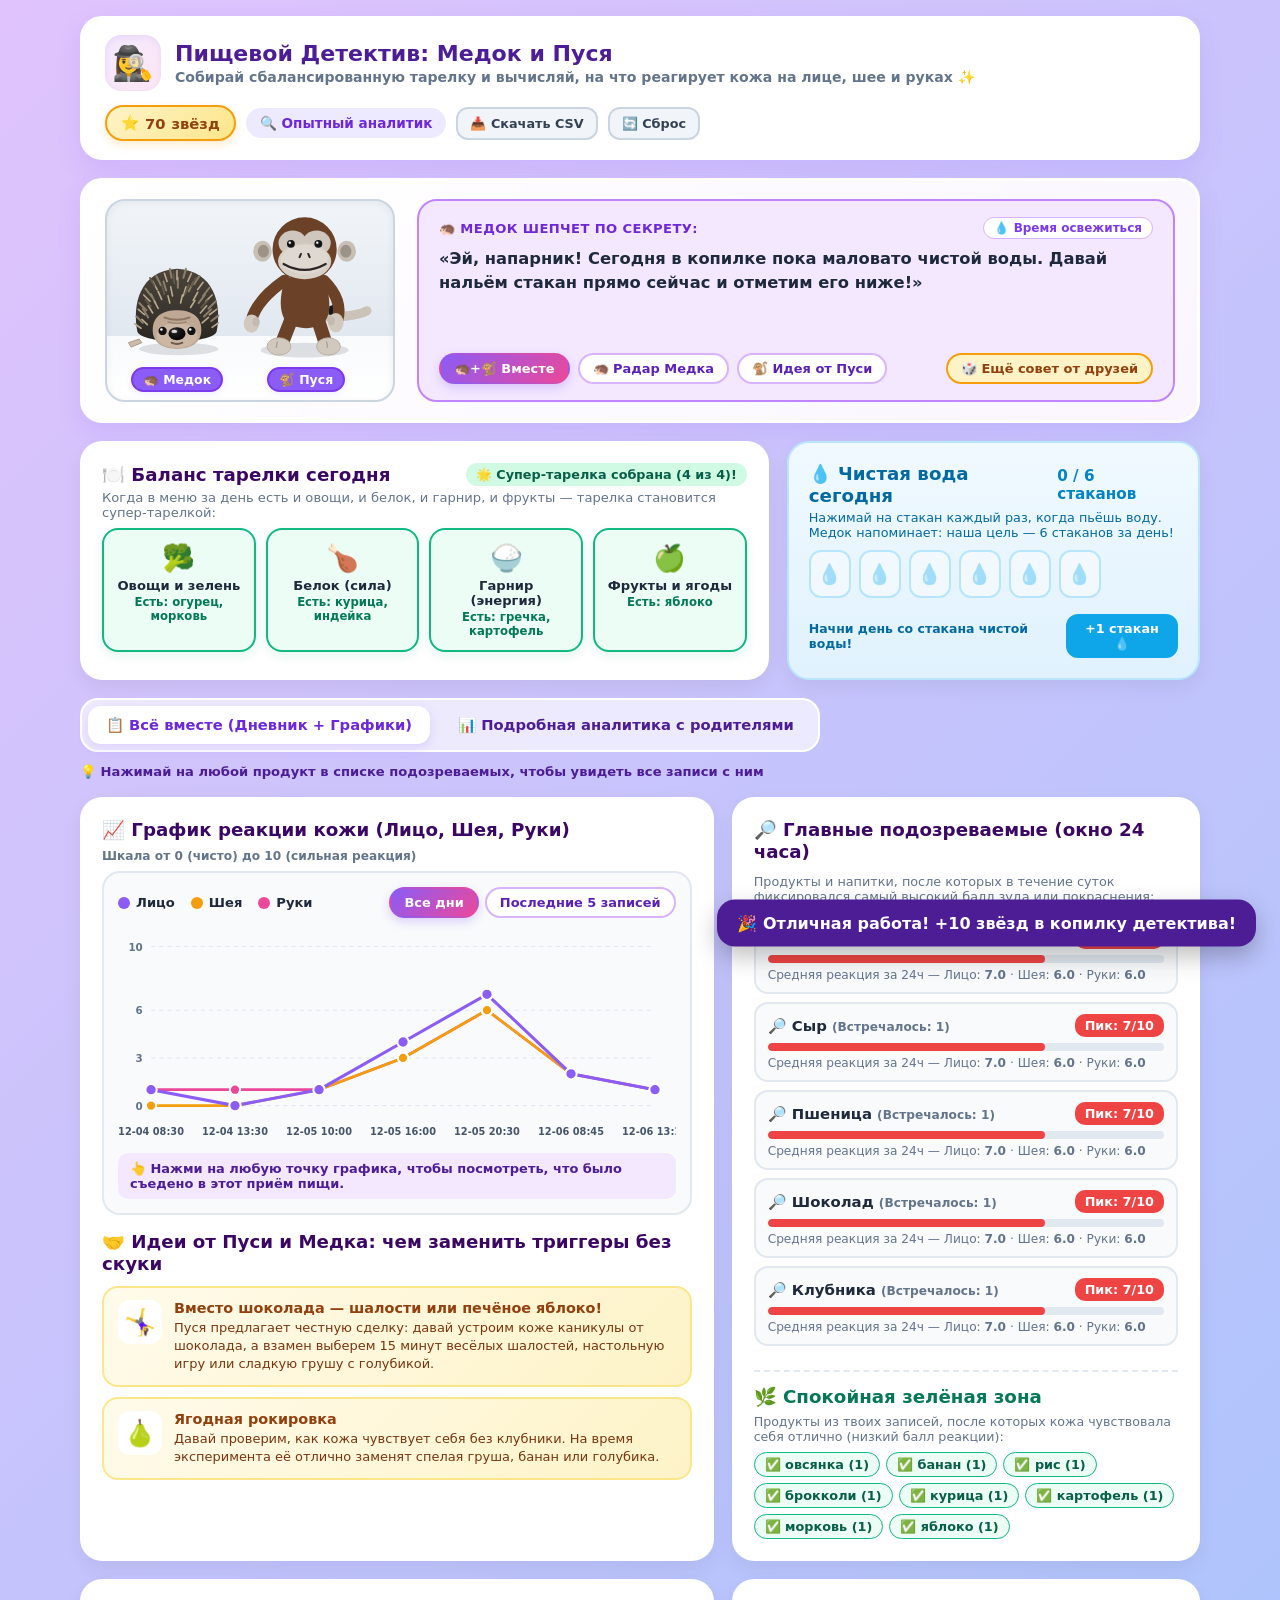
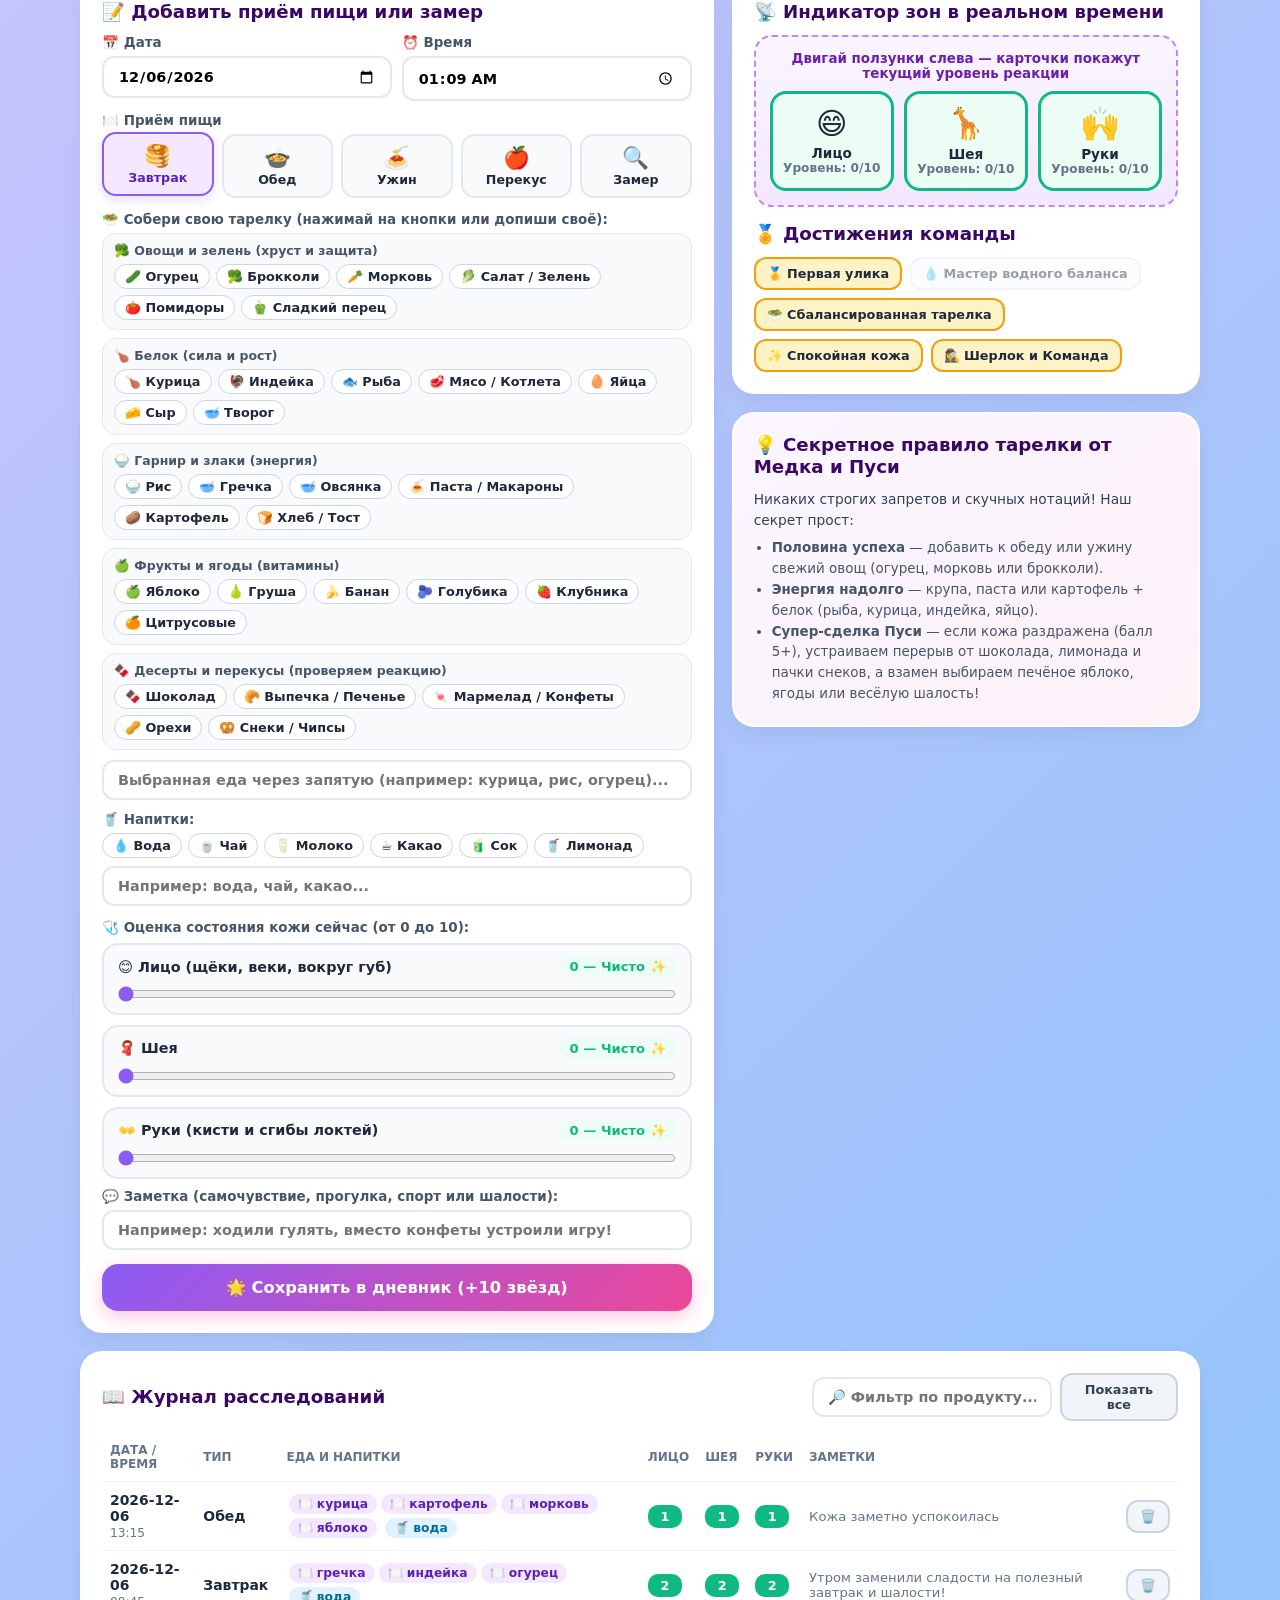
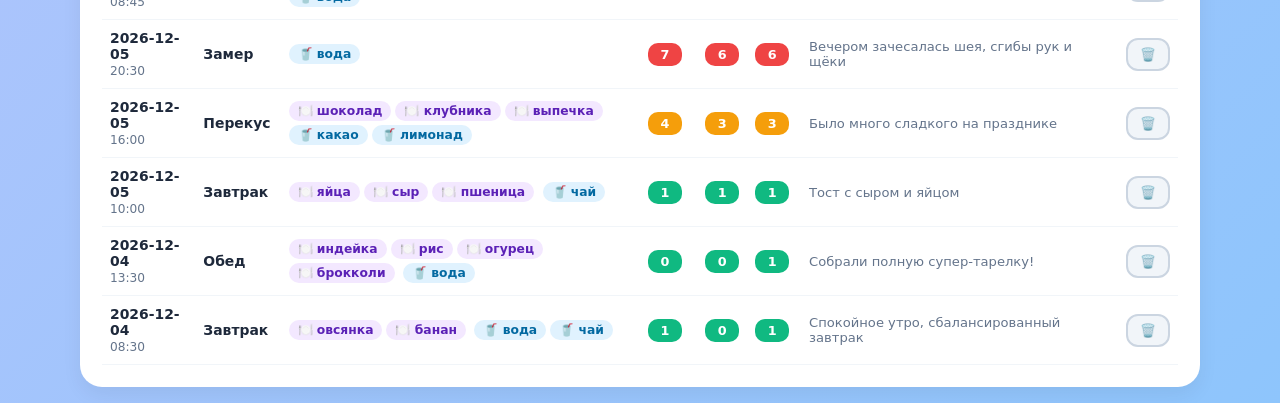
==== commit 9cc0c98c: "Fix dates, water tracking, entry order, escaping and tone - All dates/times in Europe/Budapest inste" ====
--- a/index.html
+++ b/index.html
@@ -793,7 +793,7 @@
         <span style="font-size:0.8rem; font-weight:800; color:#6d28d9; background:#f3e8ff; padding:4px 10px; border-radius:999px;" id="plateStatusBadge">Собери все 4 элемента за день!</span>
       </div>
       <p style="font-size:0.82rem; color:var(--muted); margin-top:4px;">
-        Когда в меню за день есть и овощи, и белок, и гарнир, и чистая вода — у организма максимум энергии, а коже легче оставаться спокойной:
+        Когда в меню за день есть и овощи, и белок, и гарнир, и фрукты — тарелка становится супер-тарелкой:
       </p>
       <div class="plate-grid">
         <div class="plate-sector" id="sec-veg">
@@ -827,7 +827,7 @@
           <span style="font-weight:900; font-size:0.95rem; color:#0284c7;" id="waterCountLabel">0 / 6 стаканов</span>
         </div>
         <p style="font-size:0.8rem; color:#0369a1; margin-top:4px;">
-          Нажимай на стакан каждый раз, когда пьёшь воду. Медок напоминает: вода помогает выводить всё лишнее!
+          Нажимай на стакан каждый раз, когда пьёшь воду. Медок напоминает: наша цель — 6 стаканов за день!
         </p>
         <div class="glasses-row" id="glassesRow"></div>
       </div>
@@ -858,10 +858,16 @@
         <span style="font-size:0.76rem; font-weight:700; color:var(--muted);">Шкала от 0 (чисто) до 10 (сильная реакция)</span>
       </div>
       <div class="chart-wrap">
-        <div class="chart-legend">
-          <span class="legend-item"><span class="legend-dot" style="background:#ec4899;"></span> Лицо</span>
-          <span class="legend-item"><span class="legend-dot" style="background:#f59e0b;"></span> Шея</span>
-          <span class="legend-item"><span class="legend-dot" style="background:#8b5cf6;"></span> Руки</span>
+        <div style="display:flex; justify-content:space-between; align-items:center; flex-wrap:wrap; gap:8px; margin-bottom:10px;">
+          <div class="chart-legend" style="margin-bottom:0;">
+            <span class="legend-item"><span class="legend-dot" style="background:#8b5cf6;"></span> Лицо</span>
+            <span class="legend-item"><span class="legend-dot" style="background:#f59e0b;"></span> Шея</span>
+            <span class="legend-item"><span class="legend-dot" style="background:#ec4899;"></span> Руки</span>
+          </div>
+          <div style="display:flex; gap:6px;">
+            <button type="button" class="pet-switch-btn active" id="period-all" onclick="setChartPeriod('all')">Все дни</button>
+            <button type="button" class="pet-switch-btn" id="period-last5" onclick="setChartPeriod('last5')">Последние 5 записей</button>
+          </div>
         </div>
         <div id="chartContainer" style="width:100%; overflow-x:auto;"></div>
         <div id="chartPointInfo" style="margin-top:8px; font-size:0.81rem; font-weight:700; color:#4c1d95; background:#f3e8ff; padding:8px 12px; border-radius:10px;">
@@ -1153,27 +1159,27 @@
     'какао': {
       icon: '🍵',
       title: 'Альтернатива какао',
-      desc: 'Какао часто усиливает зуд на шее и лице. Медок советует попробовать тёплый ромашковый или фруктовый чай с ложечкой домашнего пюре.'
+      desc: 'Давай проверим, как чувствует себя кожа, если пару дней обойтись без какао. А пока Медок предлагает тёплый фруктовый чай или компот.'
     },
     'лимонад': {
       icon: '🫐',
       title: 'Супер-напиток вместо газировки',
-      desc: 'В лимонаде много красителей и сахара. Давай сделаем «коктейль детектива»: чистая вода со льдом, кусочками яблока или ягодами голубики!'
+      desc: 'Давай сделаем «коктейль детектива»: чистая вода со льдом, кусочками яблока или ягодами голубики. Выглядит как настоящий лимонад!'
     },
     'конфеты': {
       icon: '🍏',
       title: 'Обмен конфет на приключение',
-      desc: 'Когда на коже покраснение, лишний сахар мешает ей восстановиться. Давай заменим конфеты на хрустящие яблочные дольки и интересный квест!'
+      desc: 'Давай проверим, как кожа чувствует себя пару дней без конфет. А взамен — хрустящие яблочные дольки и интересный квест!'
     },
     'клубника': {
       icon: '🍐',
       title: 'Ягодная рокировка',
-      desc: 'Клубника нередко вызывает реакцию на щеках. Пока кожа успокаивается, её отлично заменят спелая груша, банан или голубика.'
+      desc: 'Давай проверим, как кожа чувствует себя без клубники. На время эксперимента её отлично заменят спелая груша, банан или голубика.'
     },
     'цитрусовые': {
       icon: '🍌',
       title: 'Мягкие фрукты вместо цитрусовых',
-      desc: 'Мандарины и апельсины могут щипать кожу вокруг губ и на кистях рук. Зелёное яблоко или банан намного дружелюбнее к коже!'
+      desc: 'Давай проверим, как кожа на лице и руках чувствует себя без мандаринов и апельсинов. Зелёное яблоко или банан — отличная замена на время эксперимента!'
     },
     'снеки': {
       icon: '🥒',
@@ -1192,17 +1198,17 @@
     {
       speaker: '🦔 Медок делится наблюдением:',
       tag: '💧 Водный баланс',
-      text: '«Чистая вода — лучший помощник детектива! Когда ты выпиваешь 5–6 стаканов воды за день, организму гораздо проще справляться с любыми аллергенами.»'
+      text: '«Чистая вода — лучший напиток детектива! Наша цель — 5–6 стаканов за день. Отмечай каждый стакан, и копилка звёзд будет расти!»'
     },
     {
       speaker: '🦔 Медок и 🐒 Пуся напоминают:',
       tag: '🍽️ Правило супер-тарелки',
-      text: '«Самая крутая тарелка — разноцветная: гарнир (рис, гречка или паста) даёт энергию, мясо или рыба — силу, а свежие овощи (огурец, брокколи) помогают коже оставаться чистой!»'
+      text: '«Самая крутая тарелка — разноцветная: гарнир (рис, гречка или паста) даёт энергию, мясо или рыба — силу, а свежие овощи (огурец, брокколи) добавляют хруста и цвета!»'
     },
     {
-      speaker: '🐒 Пуся шепчет на ушко:',
+      speaker: '🐒 Пуся делится секретом:',
       tag: '🥒 Хрустящий перекус',
-      text: '«Когда хочется чем-нибудь похрустеть между уроками и играми, попробуй огуречные кружочки или морковные палочки. Медок сам обожает так хрустеть!»'
+      text: '«Когда хочется чем-нибудь похрустеть между уроками и играми, попробуй огуречные кружки или морковные палочки. Медок сам обожает так хрустеть!»'
     },
     {
       speaker: '🦔 Медок объясняет радар:',
@@ -1211,12 +1217,41 @@
     }
   ];
 
+  // Все даты и время — по Будапешту, независимо от часового пояса устройства
+  const APP_TZ = 'Europe/Budapest';
+  const TZ_FMT = new Intl.DateTimeFormat('en-CA', {
+    timeZone: APP_TZ, year: 'numeric', month: '2-digit', day: '2-digit',
+    hour: '2-digit', minute: '2-digit', hourCycle: 'h23'
+  });
+
+  function nowInAppTz() {
+    const p = Object.fromEntries(TZ_FMT.formatToParts(new Date()).map(x => [x.type, x.value]));
+    return { date: `${p.year}-${p.month}-${p.day}`, time: `${p.hour}:${p.minute}` };
+  }
+
+  function getTodayStr(offsetDays = 0) {
+    const today = nowInAppTz().date;
+    if (!offsetDays) return today;
+    const d = new Date(today + 'T00:00:00Z');
+    d.setUTCDate(d.getUTCDate() + offsetDays);
+    return d.toISOString().slice(0, 10);
+  }
+
+  // Время записи как число для сортировки и окна 24ч (дата+время записи — уже по Будапешту)
+  function entryTs(e) {
+    return Date.parse(`${e.date}T${e.time || '00:00'}:00Z`);
+  }
+
+  function sortEntriesDesc(list) {
+    return list.sort((a, b) => entryTs(b) - entryTs(a));
+  }
+
+  // Экранирование пользовательского текста перед вставкой в HTML
+  function esc(v) {
+    return String(v ?? '').replace(/[&<>"']/g, ch => ({ '&': '&amp;', '<': '&lt;', '>': '&gt;', '"': '&quot;', "'": '&#39;' }[ch]));
+  }
+
   // Демо-данные за 3 дня для наглядного графика и аналитики с первой секунды
-  function getTodayStr(offsetDays = 0) {
-    const d = new Date();
-    d.setDate(d.getDate() + offsetDays);
-    return d.toISOString().split('T')[0];
-  }
 
   const DEMO_DATA = [
     { id: 101, date: getTodayStr(-2), time: '08:30', mealType: 'Завтрак', foods: ['овсянка', 'банан'], drinks: ['вода', 'чай'], face: 1, neck: 0, hands: 1, notes: 'Спокойное утро, сбалансированный завтрак' },
@@ -1230,18 +1265,36 @@
 
   let entries = JSON.parse(localStorage.getItem(STORAGE_KEY) || 'null');
   if (!entries) {
-    entries = DEMO_DATA;
-    localStorage.setItem(STORAGE_KEY, JSON.stringify(entries));
-  }
-
-  let waterState = JSON.parse(localStorage.getItem(WATER_KEY) || 'null');
-  const todayKey = getTodayStr(0);
-  if (!waterState || waterState.date !== todayKey) {
-    waterState = { date: todayKey, glasses: 3 };
-    localStorage.setItem(WATER_KEY, JSON.stringify(waterState));
+    entries = DEMO_DATA.map(e => ({ ...e }));
+  }
+  sortEntriesDesc(entries);
+  localStorage.setItem(STORAGE_KEY, JSON.stringify(entries));
+
+  // Вода по дням: { "YYYY-MM-DD": количество стаканов }
+  const WATER_GOAL = 6;
+  const WATER_MAX = 10;
+  let waterByDay = JSON.parse(localStorage.getItem(WATER_KEY) || 'null') || {};
+  if (typeof waterByDay.date === 'string') {
+    // Миграция старого формата { date, glasses }
+    waterByDay = { [waterByDay.date]: Number(waterByDay.glasses) || 0 };
+  }
+  localStorage.setItem(WATER_KEY, JSON.stringify(waterByDay));
+
+  function getWaterToday() {
+    return waterByDay[getTodayStr(0)] || 0;
+  }
+
+  function setWaterToday(n) {
+    waterByDay[getTodayStr(0)] = Math.max(0, Math.min(WATER_MAX, n));
+    localStorage.setItem(WATER_KEY, JSON.stringify(waterByDay));
+  }
+
+  function getWaterTotal() {
+    return Object.values(waterByDay).reduce((sum, n) => sum + (Number(n) || 0), 0);
   }
 
   let currentMeal = 'Завтрак';
+  let chartPeriod = 'all';
   let tipIndex = 0;
 
   // Инициализация категорий продуктов
@@ -1285,11 +1338,12 @@
   // Трекер стаканов воды
   function renderWaterTracker() {
     const row = document.getElementById('glassesRow');
-    const count = waterState.glasses;
-    document.getElementById('waterCountLabel').textContent = `${count} / 6 стаканов`;
+    const count = getWaterToday();
+    document.getElementById('waterCountLabel').textContent = `${count} / ${WATER_GOAL} стаканов`;
 
     let html = '';
-    for (let i = 1; i <= 6; i++) {
+    const shown = Math.max(WATER_GOAL, Math.min(WATER_MAX, count + 1));
+    for (let i = 1; i <= shown; i++) {
       const drank = i <= count ? 'drank' : '';
       html += `<button type="button" class="glass-btn ${drank}" onclick="setWaterGlasses(${i})" title="Отметить ${i} ст. воды">💧</button>`;
     }
@@ -1297,28 +1351,22 @@
 
     const hint = document.getElementById('waterHint');
     if (count === 0) hint.textContent = 'Начни день со стакана чистой воды!';
-    else if (count < 4) hint.textContent = `Хорошее начало! Ещё ${6 - count} ст. до дневной цели.`;
-    else if (count < 6) hint.textContent = 'Отличный водный баланс! Почти у цели ✨';
+    else if (count < 4) hint.textContent = `Хорошее начало! Ещё ${WATER_GOAL - count} ст. до дневной цели.`;
+    else if (count < WATER_GOAL) hint.textContent = 'Отличный водный баланс! Почти у цели ✨';
     else hint.textContent = 'Супер-гидратация! Медок и Пуся гордятся тобой 🏆';
   }
 
   function setWaterGlasses(n) {
-    if (waterState.glasses === n) {
-      waterState.glasses = n - 1;
-    } else {
-      waterState.glasses = n;
-    }
-    localStorage.setItem(WATER_KEY, JSON.stringify(waterState));
-    renderWaterTracker();
+    setWaterToday(getWaterToday() === n ? n - 1 : n);
+    renderAll();
     updateSmartMascotSpeech();
   }
 
   function addWaterGlass() {
-    if (waterState.glasses < 8) {
-      waterState.glasses += 1;
-      localStorage.setItem(WATER_KEY, JSON.stringify(waterState));
-      renderWaterTracker();
-      showToast('💧 +1 стакан чистой воды! Отличная привычка!');
+    if (getWaterToday() < WATER_MAX) {
+      setWaterToday(getWaterToday() + 1);
+      renderAll();
+      showToast('💧 +1 стакан чистой воды! +5 звёзд!');
       updateSmartMascotSpeech();
     }
   }
@@ -1387,10 +1435,10 @@
       title.textContent = '🦔 Медок и 🐒 Пуся поддерживают тебя:';
       tag.textContent = '🤝 Дружеский план';
       text.textContent = '«Мы видим, что коже сейчас непросто. Ничего страшного, мы рядом! Давай сегодня устроим передышку от сладостей и снеков — заменим шоколад на весёлые шалости, настольную игру или печёное яблоко, и попьём побольше чистой воды!»';
-    } else if (waterState.glasses < 2) {
+    } else if (getWaterToday() < 2) {
       title.textContent = '🦔 Медок шепчет по секрету:';
       tag.textContent = '💧 Время освежиться';
-      text.textContent = '«Эй, напарник! Сегодня в копилке пока маловато чистой воды. Давай нальём стаканчик прямо сейчас и нажмём на капельку ниже — коже на лице и руках это очень помогает!»';
+      text.textContent = '«Эй, напарник! Сегодня в копилке пока маловато чистой воды. Давай нальём стакан прямо сейчас и отметим его ниже!»';
     } else if (plate.vegFound.length === 0) {
       title.textContent = '🐒 Пуся подаёт отличную идею:';
       tag.textContent = '🥒 Хрустящий баланс';
@@ -1512,13 +1560,12 @@
     };
 
     entries.push(newEntry);
-    entries.sort((a, b) => new Date(`${b.date}T${b.time}`) - new Date(`${a.date}T${a.time}`));
+    sortEntriesDesc(entries);
     localStorage.setItem(STORAGE_KEY, JSON.stringify(entries));
 
-    // Если в напитках отмечена вода — автоматически прибавим стакан воды
-    if (drinks.includes('вода') && waterState.glasses < 6) {
-      waterState.glasses += 1;
-      localStorage.setItem(WATER_KEY, JSON.stringify(waterState));
+    // Если в напитках отмечена вода в записи за сегодня — прибавим стакан воды
+    if (drinks.includes('вода') && newEntry.date === getTodayStr(0)) {
+      setWaterToday(getWaterToday() + 1);
     }
 
     document.getElementById('foodInput').value = '';
@@ -1543,15 +1590,15 @@
   // Алгоритм корреляции в окне 24 часов
   function analyzeSuspects() {
     const stats = {};
-    const asc = [...entries].sort((a, b) => new Date(`${a.date}T${a.time}`) - new Date(`${b.date}T${b.time}`));
+    const asc = [...entries].sort((a, b) => entryTs(a) - entryTs(b));
 
     asc.forEach((entry, idx) => {
       const items = [...new Set([...entry.foods, ...entry.drinks])];
-      const t0 = new Date(`${entry.date}T${entry.time}`).getTime();
+      const t0 = entryTs(entry);
       let maxF = entry.face, maxN = entry.neck, maxH = entry.hands;
 
       for (let j = idx; j < asc.length; j++) {
-        const tj = new Date(`${asc[j].date}T${asc[j].time}`).getTime();
+        const tj = entryTs(asc[j]);
         const hrs = (tj - t0) / 3600000;
         if (hrs >= 0 && hrs <= 24) {
           maxF = Math.max(maxF, asc[j].face);
@@ -1590,7 +1637,8 @@
   // Построение интерактивного SVG-графика динамики симптомов
   function renderChart() {
     const container = document.getElementById('chartContainer');
-    const asc = [...entries].sort((a, b) => new Date(`${a.date}T${a.time}`) - new Date(`${b.date}T${b.time}`));
+    const allAsc = [...entries].sort((a, b) => entryTs(a) - entryTs(b));
+    const asc = chartPeriod === 'last5' ? allAsc.slice(-5) : allAsc;
 
     if (asc.length === 0) {
       container.innerHTML = `<div style="padding:24px; text-align:center; color:var(--muted);">Добавь записи в дневник, чтобы увидеть график динамики симптомов 📈</div>`;
@@ -1619,7 +1667,7 @@
     const xLabels = asc.map((e, i) => {
       const x = getX(i).toFixed(1);
       const shortDate = e.date.slice(5);
-      return `<text x="${x}" y="${H - 10}" font-size="9.5" font-weight="700" fill="#475569" text-anchor="middle">${shortDate} ${e.time}</text>`;
+      return `<text x="${x}" y="${H - 10}" font-size="9.5" font-weight="700" fill="#475569" text-anchor="middle">${esc(shortDate)} ${esc(e.time)}</text>`;
     }).join('');
 
     // Интерактивные точки
@@ -1630,9 +1678,9 @@
       const yH = getY(e.hands).toFixed(1);
       return `
         <g style="cursor:pointer;" onclick="inspectChartPoint(${e.id})">
-          <circle cx="${x}" cy="${yH}" r="5" fill="#8b5cf6" stroke="#fff" stroke-width="2"/>
+          <circle cx="${x}" cy="${yH}" r="5" fill="#ec4899" stroke="#fff" stroke-width="2"/>
           <circle cx="${x}" cy="${yN}" r="5" fill="#f59e0b" stroke="#fff" stroke-width="2"/>
-          <circle cx="${x}" cy="${yF}" r="5.5" fill="#ec4899" stroke="#fff" stroke-width="2"/>
+          <circle cx="${x}" cy="${yF}" r="5.5" fill="#8b5cf6" stroke="#fff" stroke-width="2"/>
         </g>
       `;
     }).join('');
@@ -1640,13 +1688,20 @@
     container.innerHTML = `
       <svg viewBox="0 0 ${W} ${H}" style="width:100%; height:auto; min-width:440px; display:block;">
         ${gridLines}
-        <path d="${makePath('hands')}" fill="none" stroke="#8b5cf6" stroke-width="2.6" stroke-linecap="round"/>
+        <path d="${makePath('hands')}" fill="none" stroke="#ec4899" stroke-width="2.6" stroke-linecap="round"/>
         <path d="${makePath('neck')}" fill="none" stroke="#f59e0b" stroke-width="2.6" stroke-linecap="round"/>
-        <path d="${makePath('face')}" fill="none" stroke="#ec4899" stroke-width="3" stroke-linecap="round"/>
+        <path d="${makePath('face')}" fill="none" stroke="#8b5cf6" stroke-width="3" stroke-linecap="round"/>
         ${pointsHtml}
         ${xLabels}
       </svg>
     `;
+  }
+
+  function setChartPeriod(period) {
+    chartPeriod = period;
+    document.getElementById('period-all').classList.toggle('active', period === 'all');
+    document.getElementById('period-last5').classList.toggle('active', period === 'last5');
+    renderChart();
   }
 
   function inspectChartPoint(id) {
@@ -1655,8 +1710,8 @@
     const infoBox = document.getElementById('chartPointInfo');
     const items = [...entry.foods, ...entry.drinks].join(', ') || 'только замер симптомов';
     infoBox.innerHTML = `
-      📅 <b>${entry.date} в ${entry.time} (${entry.mealType})</b> — Еда/напитки: <b>${items}</b>.<br>
-      Реакция кожи: Лицо <b>${entry.face}/10</b> · Шея <b>${entry.neck}/10</b> · Руки <b>${entry.hands}/10</b>. ${entry.notes ? `<i>(${entry.notes})</i>` : ''}
+      📅 <b>${esc(entry.date)} в ${esc(entry.time)} (${esc(entry.mealType)})</b> — Еда/напитки: <b>${esc(items)}</b>.<br>
+      Реакция кожи: Лицо <b>${entry.face}/10</b> · Шея <b>${entry.neck}/10</b> · Руки <b>${entry.hands}/10</b>. ${entry.notes ? `<i>(${esc(entry.notes)})</i>` : ''}
     `;
   }
 
@@ -1738,19 +1793,19 @@
 
   function confirmClearAll() {
     entries = [];
-    waterState = { date: getTodayStr(0), glasses: 0 };
+    waterByDay = {};
     localStorage.setItem(STORAGE_KEY, JSON.stringify(entries));
-    localStorage.setItem(WATER_KEY, JSON.stringify(waterState));
+    localStorage.setItem(WATER_KEY, JSON.stringify(waterByDay));
     closeResetModal();
     renderAll();
     showToast('✨ Журнал очищен для новых записей!');
   }
 
   function confirmLoadDemo() {
-    entries = [...DEMO_DATA];
-    waterState = { date: getTodayStr(0), glasses: 4 };
+    entries = sortEntriesDesc(DEMO_DATA.map(e => ({ ...e })));
+    waterByDay = { [getTodayStr(0)]: 4 };
     localStorage.setItem(STORAGE_KEY, JSON.stringify(entries));
-    localStorage.setItem(WATER_KEY, JSON.stringify(waterState));
+    localStorage.setItem(WATER_KEY, JSON.stringify(waterByDay));
     closeResetModal();
     renderAll();
     showToast('📚 Демо-пример с графиками загружен!');
@@ -1761,7 +1816,7 @@
     const plate = renderPlateBalance();
     renderChart();
 
-    const stars = entries.length * 10 + waterState.glasses * 5;
+    const stars = entries.length * 10 + getWaterTotal() * 5;
     document.getElementById('starCount').textContent = stars;
     const rankEl = document.getElementById('detectiveRank');
     if (stars < 40) rankEl.textContent = '🌱 Стажёр агентства';
@@ -1773,7 +1828,7 @@
     const achBox = document.getElementById('achievementsBox');
     const badges = [
       { unlocked: entries.length >= 1, icon: '🥇', title: 'Первая улика' },
-      { unlocked: waterState.glasses >= 5, icon: '💧', title: 'Мастер водного баланса' },
+      { unlocked: Object.values(waterByDay).some(n => n >= 5), icon: '💧', title: 'Мастер водного баланса' },
       { unlocked: plate.vegFound.length > 0 && plate.protFound.length > 0 && plate.carbFound.length > 0, icon: '🥗', title: 'Сбалансированная тарелка' },
       { unlocked: entries.some(e => e.face <= 1 && e.neck <= 1 && e.hands <= 1), icon: '✨', title: 'Спокойная кожа' },
       { unlocked: entries.length >= 6, icon: '🕵️‍♀️', title: 'Шерлок и Команда' }
@@ -1795,10 +1850,10 @@
       suspBox.innerHTML = listToShow.slice(0, 5).map(s => {
         const pct = Math.min(100, Math.round((s.avgPeak / 10) * 100));
         return `
-          <div class="suspect-card" onclick="filterByFood('${s.name}')" title="Нажми, чтобы отфильтровать все записи с этим продуктом">
+          <div class="suspect-card" data-food="${esc(s.name)}" onclick="filterByFood(this.dataset.food)" title="Нажми, чтобы отфильтровать все записи с этим продуктом">
             <div class="suspect-top">
               <div style="font-weight:800; font-size:0.93rem; text-transform:capitalize;">
-                🔎 ${s.name} <span style="font-weight:600; color:var(--muted); font-size:0.76rem;">(встречалось: ${s.count})</span>
+                🔎 ${esc(s.name)} <span style="font-weight:600; color:var(--muted); font-size:0.76rem;">(встречалось: ${s.count})</span>
               </div>
               <span class="badge-score ${getBadgeColor(s.avgPeak)}">Пик: ${s.avgPeak}/10</span>
             </div>
@@ -1818,8 +1873,8 @@
       safeBox.innerHTML = `<span style="font-size:0.8rem; color:var(--muted);">Продолжай вести записи, чтобы пополнить зелёный список</span>`;
     } else {
       safeBox.innerHTML = safe.slice(0, 8).map(item => `
-        <span class="chip" style="background:#ecfdf5; border-color:#10b981; color:#065f46;" onclick="filterByFood('${item.name}')">
-          ✅ ${item.name} (${item.avgPeak})
+        <span class="chip" style="background:#ecfdf5; border-color:#10b981; color:#065f46;" data-food="${esc(item.name)}" onclick="filterByFood(this.dataset.food)">
+          ✅ ${esc(item.name)} (${item.avgPeak})
         </span>
       `).join('');
     }
@@ -1836,16 +1891,16 @@
     } else {
       tbody.innerHTML = filtered.map(e => `
         <tr>
-          <td><b>${e.date}</b><br><span style="font-size:0.76rem; color:var(--muted);">${e.time}</span></td>
-          <td><b>${e.mealType}</b></td>
+          <td><b>${esc(e.date)}</b><br><span style="font-size:0.76rem; color:var(--muted);">${esc(e.time)}</span></td>
+          <td><b>${esc(e.mealType)}</b></td>
           <td>
-            ${e.foods.map(f => `<span class="food-pill" onclick="filterByFood('${f}')">🍽️ ${f}</span>`).join('')}
-            ${e.drinks.map(d => `<span class="drink-pill" onclick="filterByFood('${d}')">🥤 ${d}</span>`).join('')}
+            ${e.foods.map(f => `<span class="food-pill" data-food="${esc(f)}" onclick="filterByFood(this.dataset.food)">🍽️ ${esc(f)}</span>`).join('')}
+            ${e.drinks.map(d => `<span class="drink-pill" data-food="${esc(d)}" onclick="filterByFood(this.dataset.food)">🥤 ${esc(d)}</span>`).join('')}
           </td>
           <td><span class="badge-score ${getBadgeColor(e.face)}">${e.face}</span></td>
           <td><span class="badge-score ${getBadgeColor(e.neck)}">${e.neck}</span></td>
           <td><span class="badge-score ${getBadgeColor(e.hands)}">${e.hands}</span></td>
-          <td style="color:var(--muted); font-size:0.82rem;">${e.notes || '—'}</td>
+          <td style="color:var(--muted); font-size:0.82rem;">${esc(e.notes) || '—'}</td>
           <td><button type="button" class="btn-small" onclick="deleteEntry(${e.id})">🗑️</button></td>
         </tr>
       `).join('');
@@ -1868,9 +1923,9 @@
     a.click();
   }
 
-  const now = new Date();
-  document.getElementById('dateInput').value = now.toISOString().split('T')[0];
-  document.getElementById('timeInput').value = now.toTimeString().slice(0, 5);
+  const now = nowInAppTz();
+  document.getElementById('dateInput').value = now.date;
+  document.getElementById('timeInput').value = now.time;
   initFoodBuilder();
   updateZoneUI();
   renderAll();
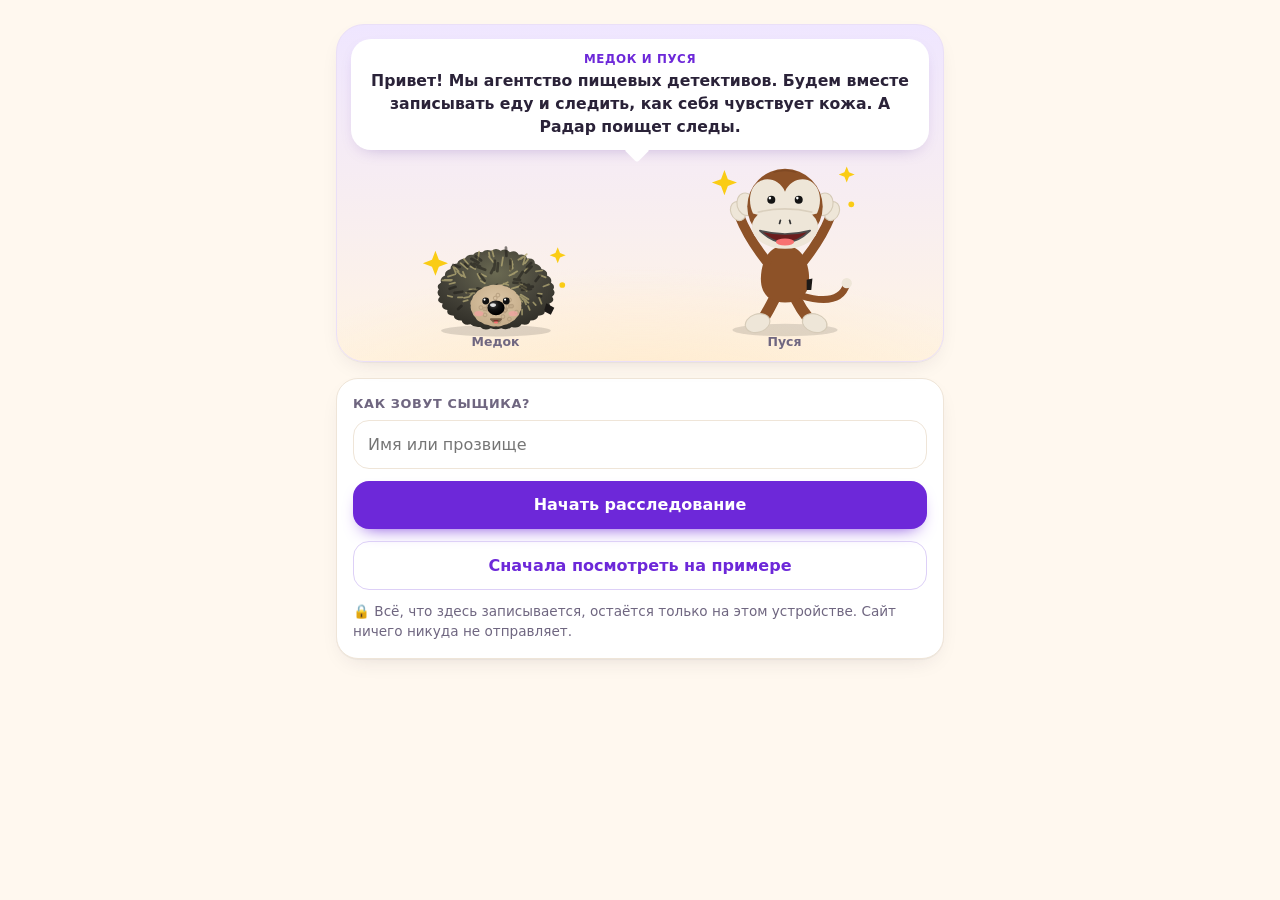
==== commit 67ff0a5b: "Move v2 to the site root, drop v1; mascots closer to the toys - App now lives at the repo root (inde" ====
--- a/index.html
+++ b/index.html
@@ -1,1935 +1,38 @@
-<!DOCTYPE html>
+<!doctype html>
 <html lang="ru">
 <head>
-  <meta charset="UTF-8">
-  <meta name="viewport" content="width=device-width, initial-scale=1.0">
-  <title>🕵️‍♀️ Пищевой Детектив: Медок и Пуся</title>
-  <style>
-    :root {
-      --card: #ffffff;
-      --text: #1e293b;
-      --muted: #64748b;
-      --primary: #8b5cf6;
-      --primary-dark: #7c3aed;
-      --secondary: #ec4899;
-      --accent: #f59e0b;
-      --good: #10b981;
-      --warn: #f59e0b;
-      --bad: #ef4444;
-      --border: #e2e8f0;
-    }
-    * { box-sizing: border-box; margin: 0; padding: 0; font-family: 'Segoe UI', system-ui, -apple-system, sans-serif; }
-    body {
-      background: linear-gradient(135deg, #e0c3fc 0%, #8ec5fc 100%);
-      min-height: 100vh;
-      color: var(--text);
-      padding: 16px;
-    }
-    .container { max-width: 1120px; margin: 0 auto; display: grid; gap: 18px; }
-
-    /* 1. Верхняя шапка */
-    .hero-bar {
-      background: var(--card);
-      border-radius: 22px;
-      padding: 16px 22px;
-      display: flex;
-      justify-content: space-between;
-      align-items: center;
-      flex-wrap: wrap;
-      gap: 14px;
-      box-shadow: 0 10px 25px rgba(139, 92, 246, 0.15);
-      border: 3px solid #ffffff;
-    }
-    .hero-title { display: flex; align-items: center; gap: 14px; }
-    .hero-icon {
-      font-size: 2.1rem;
-      background: linear-gradient(135deg, #f3e8ff, #fce7f3);
-      width: 56px; height: 56px;
-      border-radius: 16px;
-      display: flex; align-items: center; justify-content: center;
-      box-shadow: inset 0 2px 6px rgba(139, 92, 246, 0.12);
-      flex-shrink: 0;
-    }
-    h1 { font-size: 1.38rem; font-weight: 800; color: #4c1d95; line-height: 1.2; }
-    .subtitle { font-size: 0.88rem; color: var(--muted); font-weight: 600; margin-top: 2px; }
-
-    .stats-badges { display: flex; gap: 10px; align-items: center; flex-wrap: wrap; }
-    .star-pill {
-      background: linear-gradient(135deg, #fef3c7, #fde68a);
-      border: 2px solid #f59e0b;
-      color: #92400e;
-      padding: 7px 14px;
-      border-radius: 999px;
-      font-weight: 800;
-      font-size: 0.92rem;
-      display: flex; align-items: center; gap: 6px;
-      box-shadow: 0 4px 10px rgba(245, 158, 11, 0.2);
-    }
-    .rank-pill {
-      background: #ede9fe;
-      color: #6d28d9;
-      padding: 7px 14px;
-      border-radius: 999px;
-      font-weight: 800;
-      font-size: 0.85rem;
-    }
-
-    /* 2. Горизонтальный баннер с Медком и Пусей */
-    .mascot-banner {
-      background: linear-gradient(135deg, #ffffff 0%, #faf5ff 100%);
-      border-radius: 22px;
-      padding: 18px 22px;
-      box-shadow: 0 10px 25px rgba(139, 92, 246, 0.14);
-      border: 3px solid #ffffff;
-      display: flex;
-      align-items: stretch;
-      gap: 22px;
-    }
-    @media (max-width: 820px) {
-      .mascot-banner { flex-direction: column; align-items: center; text-align: center; }
-    }
-
-    .plush-window-stage {
-      background: linear-gradient(180deg, #f1f5f9 0%, #e2e8f0 68%, #f8fafc 68%, #ffffff 100%);
-      border: 2px solid #cbd5e1;
-      border-radius: 20px;
-      padding: 10px 16px 8px;
-      display: flex;
-      align-items: flex-end;
-      justify-content: center;
-      gap: 4px;
-      min-width: 280px;
-      position: relative;
-      box-shadow: inset 0 2px 8px rgba(15, 23, 42, 0.06);
-      flex-shrink: 0;
-    }
-    .plush-card {
-      cursor: pointer;
-      text-align: center;
-      transition: transform 0.25s cubic-bezier(0.34, 1.56, 0.64, 1);
-      user-select: none;
-    }
-    .plush-card:hover { transform: translateY(-5px) scale(1.03); }
-    .plush-name-badge {
-      display: inline-block;
-      background: #ffffff;
-      border: 2px solid #ddd6fe;
-      color: #4c1d95;
-      font-weight: 800;
-      font-size: 0.78rem;
-      padding: 3px 10px;
-      border-radius: 999px;
-      margin-top: 2px;
-      box-shadow: 0 2px 6px rgba(139, 92, 246, 0.12);
-    }
-    .plush-card.active-pet .plush-name-badge {
-      background: #8b5cf6;
-      color: #ffffff;
-      border-color: #7c3aed;
-    }
-
-    /* Широкое облачко диалога */
-    .speech-wide {
-      flex: 1;
-      background: #f3e8ff;
-      border: 2px solid #c084fc;
-      border-radius: 20px;
-      padding: 16px 20px;
-      display: flex;
-      flex-direction: column;
-      justify-content: space-between;
-      gap: 12px;
-    }
-    .speech-header-row {
-      display: flex;
-      justify-content: space-between;
-      align-items: center;
-      flex-wrap: wrap;
-      gap: 8px;
-    }
-    .speech-speaker {
-      font-size: 0.82rem;
-      font-weight: 800;
-      color: #6d28d9;
-      text-transform: uppercase;
-      letter-spacing: 0.03em;
-    }
-    .speech-tag {
-      font-size: 0.75rem;
-      font-weight: 800;
-      padding: 3px 10px;
-      border-radius: 999px;
-      background: #ffffff;
-      color: #7c3aed;
-      border: 1px solid #d8b4fe;
-    }
-    .speech-text {
-      font-size: 1.02rem;
-      font-weight: 700;
-      color: #1e293b;
-      line-height: 1.45;
-    }
-    .pet-buttons-row {
-      display: flex;
-      flex-wrap: wrap;
-      gap: 8px;
-      align-items: center;
-    }
-    @media (max-width: 820px) {
-      .pet-buttons-row { justify-content: center; }
-    }
-    .pet-switch-btn {
-      background: #ffffff;
-      border: 2px solid #d8b4fe;
-      color: #5b21b6;
-      padding: 6px 13px;
-      border-radius: 999px;
-      font-size: 0.81rem;
-      font-weight: 800;
-      cursor: pointer;
-      transition: 0.15s;
-    }
-    .pet-switch-btn:hover { background: #ede9fe; }
-    .pet-switch-btn.active {
-      background: linear-gradient(135deg, #8b5cf6, #ec4899);
-      color: #ffffff;
-      border-color: transparent;
-      box-shadow: 0 4px 10px rgba(139, 92, 246, 0.25);
-    }
-    .pet-tip-btn {
-      background: #fef3c7;
-      border: 2px solid #f59e0b;
-      color: #92400e;
-      padding: 6px 13px;
-      border-radius: 999px;
-      font-size: 0.81rem;
-      font-weight: 800;
-      cursor: pointer;
-      transition: 0.15s;
-      margin-left: auto;
-    }
-    @media (max-width: 820px) { .pet-tip-btn { margin-left: 0; } }
-    .pet-tip-btn:hover { background: #fde68a; transform: translateY(-1px); }
-
-    /* 3. Виджет "Баланс дня: Супер-тарелка и Вода" */
-    .balance-strip {
-      display: grid;
-      grid-template-columns: 1.25fr 0.75fr;
-      gap: 18px;
-    }
-    @media (max-width: 860px) { .balance-strip { grid-template-columns: 1fr; } }
-
-    .card {
-      background: var(--card);
-      border-radius: 22px;
-      padding: 20px;
-      box-shadow: 0 8px 20px rgba(0, 0, 0, 0.06);
-      border: 2px solid rgba(255, 255, 255, 0.85);
-    }
-    h2 {
-      font-size: 1.14rem;
-      font-weight: 800;
-      color: #3b0764;
-      margin-bottom: 12px;
-      display: flex; align-items: center; gap: 8px;
-    }
-
-    .plate-grid {
-      display: grid;
-      grid-template-columns: repeat(4, 1fr);
-      gap: 10px;
-      margin-top: 8px;
-    }
-    @media (max-width: 580px) { .plate-grid { grid-template-columns: repeat(2, 1fr); } }
-    .plate-sector {
-      background: #f8fafc;
-      border: 2px dashed #cbd5e1;
-      border-radius: 16px;
-      padding: 12px 10px;
-      text-align: center;
-      transition: 0.25s;
-    }
-    .plate-sector.filled {
-      background: #ecfdf5;
-      border: 2px solid #10b981;
-      box-shadow: 0 4px 12px rgba(16, 185, 129, 0.12);
-    }
-    .plate-sector .sec-icon { font-size: 1.65rem; display: block; margin-bottom: 4px; }
-    .plate-sector .sec-title { font-size: 0.82rem; font-weight: 800; color: #1e293b; }
-    .plate-sector .sec-sub { font-size: 0.73rem; font-weight: 700; color: var(--muted); margin-top: 2px; }
-    .plate-sector.filled .sec-sub { color: #047857; }
-
-    /* Трекер воды */
-    .water-box {
-      display: flex;
-      flex-direction: column;
-      justify-content: space-between;
-      background: linear-gradient(180deg, #f0f9ff 0%, #e0f2fe 100%);
-      border: 2px solid #bae6fd;
-    }
-    .glasses-row {
-      display: flex;
-      gap: 8px;
-      flex-wrap: wrap;
-      margin: 10px 0;
-    }
-    .glass-btn {
-      width: 42px;
-      height: 48px;
-      border-radius: 12px;
-      border: 2px solid #7dd3fc;
-      background: #ffffff;
-      font-size: 1.25rem;
-      cursor: pointer;
-      display: flex;
-      align-items: center;
-      justify-content: center;
-      transition: 0.2s;
-      opacity: 0.45;
-    }
-    .glass-btn.drank {
-      background: #0ea5e9;
-      border-color: #0284c7;
-      opacity: 1;
-      transform: translateY(-2px);
-      box-shadow: 0 4px 10px rgba(14, 165, 233, 0.3);
-    }
-    .glass-btn:hover { opacity: 0.85; transform: scale(1.05); }
-
-    /* 4. Переключатель вкладок (Дневник / Аналитика и Графики) */
-    .mode-tabs {
-      display: flex;
-      gap: 10px;
-      background: rgba(255, 255, 255, 0.65);
-      padding: 6px;
-      border-radius: 18px;
-      border: 2px solid #ffffff;
-      width: fit-content;
-    }
-    .mode-tab {
-      padding: 10px 18px;
-      border-radius: 13px;
-      border: none;
-      background: transparent;
-      font-weight: 800;
-      font-size: 0.92rem;
-      color: #4c1d95;
-      cursor: pointer;
-      transition: 0.2s;
-      display: flex;
-      align-items: center;
-      gap: 8px;
-    }
-    .mode-tab.active {
-      background: var(--card);
-      color: #6d28d9;
-      box-shadow: 0 4px 12px rgba(139, 92, 246, 0.18);
-    }
-
-    /* Основная сетка 2 колонки */
-    .grid-2 { display: grid; grid-template-columns: 1.15fr 0.85fr; gap: 18px; }
-    @media (max-width: 860px) { .grid-2 { grid-template-columns: 1fr; } }
-
-    /* Кнопки времени приёма пищи */
-    .meal-selector {
-      display: grid;
-      grid-template-columns: repeat(5, 1fr);
-      gap: 8px;
-      margin-bottom: 14px;
-    }
-    @media (max-width: 520px) { .meal-selector { grid-template-columns: repeat(3, 1fr); } }
-    .meal-btn {
-      background: #f8fafc;
-      border: 2px solid #e2e8f0;
-      border-radius: 14px;
-      padding: 9px 6px;
-      text-align: center;
-      cursor: pointer;
-      font-weight: 700;
-      font-size: 0.79rem;
-      transition: 0.2s;
-      color: var(--text);
-    }
-    .meal-btn span { display: block; font-size: 1.35rem; margin-bottom: 2px; }
-    .meal-btn.active {
-      background: #f3e8ff;
-      border-color: var(--primary);
-      color: #5b21b6;
-      transform: translateY(-2px);
-      box-shadow: 0 4px 12px rgba(139, 92, 246, 0.2);
-    }
-
-    /* Категории конструктора тарелки */
-    .cat-group {
-      background: #f8fafc;
-      border: 1px solid #e2e8f0;
-      border-radius: 14px;
-      padding: 9px 11px;
-      margin-bottom: 8px;
-    }
-    .cat-title {
-      font-size: 0.78rem;
-      font-weight: 800;
-      color: #475569;
-      margin-bottom: 6px;
-      display: flex;
-      justify-content: space-between;
-    }
-    .quick-picks { display: flex; flex-wrap: wrap; gap: 6px; }
-    .chip {
-      background: #ffffff;
-      border: 1.5px solid #cbd5e1;
-      border-radius: 999px;
-      padding: 4px 10px;
-      font-size: 0.8rem;
-      font-weight: 700;
-      cursor: pointer;
-      transition: 0.15s;
-      user-select: none;
-    }
-    .chip:hover { background: #f1f5f9; transform: scale(1.03); }
-    .chip.selected {
-      background: #ddd6fe;
-      border-color: #7c3aed;
-      color: #4c1d95;
-    }
-    .chip-drink.selected {
-      background: #bae6fd;
-      border-color: #0284c7;
-      color: #075985;
-    }
-
-    input[type="text"], input[type="date"], input[type="time"] {
-      width: 100%;
-      padding: 10px 14px;
-      border: 2px solid #e2e8f0;
-      border-radius: 12px;
-      font-size: 0.9rem;
-      font-weight: 600;
-      outline: none;
-      transition: 0.2s;
-    }
-    input:focus { border-color: var(--primary); background: #faf5ff; }
-    label { display: block; font-size: 0.84rem; font-weight: 800; color: #475569; margin-bottom: 6px; }
-
-    /* Ползунки зон */
-    .zone-box {
-      background: #f8fafc;
-      border: 2px solid #e2e8f0;
-      border-radius: 16px;
-      padding: 11px 14px;
-      margin-bottom: 10px;
-    }
-    .zone-header {
-      display: flex;
-      justify-content: space-between;
-      align-items: center;
-      margin-bottom: 6px;
-      font-weight: 800;
-      font-size: 0.9rem;
-    }
-    .zone-status {
-      font-size: 0.82rem;
-      padding: 3px 10px;
-      border-radius: 999px;
-      font-weight: 800;
-    }
-    input[type="range"] { width: 100%; accent-color: var(--primary); cursor: pointer; height: 8px; }
-
-    /* Кнопки действий */
-    .btn-main {
-      background: linear-gradient(135deg, #8b5cf6 0%, #ec4899 100%);
-      color: #fff;
-      border: none;
-      width: 100%;
-      padding: 14px;
-      border-radius: 16px;
-      font-size: 1.02rem;
-      font-weight: 800;
-      cursor: pointer;
-      box-shadow: 0 6px 18px rgba(236, 72, 153, 0.3);
-      transition: 0.2s;
-    }
-    .btn-main:hover { transform: translateY(-2px); box-shadow: 0 8px 22px rgba(236, 72, 153, 0.4); }
-    .btn-small {
-      background: #f1f5f9;
-      color: #334155;
-      border: 2px solid #cbd5e1;
-      padding: 7px 12px;
-      border-radius: 12px;
-      font-weight: 700;
-      font-size: 0.8rem;
-      cursor: pointer;
-      transition: 0.15s;
-    }
-    .btn-small:hover { background: #e2e8f0; }
-
-    /* Монитор состояния зон */
-    .character-stage {
-      background: linear-gradient(180deg, #faf5ff 0%, #f3e8ff 100%);
-      border-radius: 18px;
-      padding: 14px;
-      text-align: center;
-      border: 2px dashed #c084fc;
-      margin-bottom: 16px;
-    }
-    .body-zones-visual {
-      display: grid;
-      grid-template-columns: repeat(3, 1fr);
-      gap: 10px;
-      margin-top: 10px;
-    }
-    .zone-avatar-card {
-      background: #fff;
-      border-radius: 16px;
-      padding: 12px 8px;
-      border: 3px solid #10b981;
-      transition: 0.25s;
-    }
-    .zone-avatar-card .big-emoji { font-size: 1.9rem; display: block; }
-    .zone-avatar-card .zone-name { font-weight: 800; font-size: 0.85rem; margin-top: 4px; }
-    .zone-avatar-card .zone-score { font-size: 0.76rem; font-weight: 700; color: var(--muted); }
-
-    /* Карточки подозреваемых и прогресс-бары */
-    .suspect-card {
-      background: #f8fafc;
-      border: 2px solid #e2e8f0;
-      border-radius: 14px;
-      padding: 10px 12px;
-      margin-bottom: 8px;
-      cursor: pointer;
-      transition: 0.15s;
-    }
-    .suspect-card:hover { border-color: #c084fc; background: #faf5ff; }
-    .suspect-top {
-      display: flex;
-      justify-content: space-between;
-      align-items: center;
-      margin-bottom: 6px;
-    }
-    .risk-bar-track {
-      width: 100%;
-      height: 8px;
-      background: #e2e8f0;
-      border-radius: 999px;
-      overflow: hidden;
-      margin-bottom: 5px;
-    }
-    .risk-bar-fill {
-      height: 100%;
-      border-radius: 999px;
-      transition: width 0.35s ease;
-    }
-    .badge-score {
-      padding: 4px 10px;
-      border-radius: 10px;
-      font-weight: 800;
-      font-size: 0.8rem;
-      color: #fff;
-      display: inline-block;
-      min-width: 34px;
-      text-align: center;
-    }
-    .bg-good { background: #10b981; }
-    .bg-warn { background: #f59e0b; }
-    .bg-bad { background: #ef4444; }
-
-    /* Карточки добрых альтернатив от Пуси и Медка */
-    .swap-card {
-      background: linear-gradient(135deg, #fffbeb 0%, #fef3c7 100%);
-      border: 2px solid #fde68a;
-      border-radius: 16px;
-      padding: 12px 14px;
-      margin-bottom: 10px;
-      display: flex;
-      gap: 12px;
-      align-items: flex-start;
-    }
-    .swap-icon {
-      font-size: 1.6rem;
-      background: #ffffff;
-      width: 44px;
-      height: 44px;
-      border-radius: 12px;
-      display: flex;
-      align-items: center;
-      justify-content: center;
-      flex-shrink: 0;
-    }
-
-    /* График динамики симптомов (SVG) */
-    .chart-wrap {
-      background: #f8fafc;
-      border: 2px solid #e2e8f0;
-      border-radius: 18px;
-      padding: 14px;
-      position: relative;
-    }
-    .chart-legend {
-      display: flex;
-      gap: 16px;
-      flex-wrap: wrap;
-      margin-bottom: 10px;
-      font-size: 0.82rem;
-      font-weight: 800;
-    }
-    .legend-item { display: flex; align-items: center; gap: 6px; }
-    .legend-dot { width: 12px; height: 12px; border-radius: 999px; display: inline-block; }
-
-    /* Таблица истории */
-    table { width: 100%; border-collapse: collapse; font-size: 0.87rem; }
-    th, td { padding: 10px 8px; text-align: left; border-bottom: 1px solid #f1f5f9; vertical-align: middle; }
-    th { color: var(--muted); font-size: 0.75rem; text-transform: uppercase; font-weight: 800; }
-    .food-pill {
-      display: inline-block;
-      background: #f3e8ff;
-      color: #5b21b6;
-      padding: 3px 9px;
-      border-radius: 999px;
-      font-weight: 700;
-      font-size: 0.77rem;
-      margin: 2px;
-      cursor: pointer;
-    }
-    .drink-pill {
-      display: inline-block;
-      background: #e0f2fe;
-      color: #0369a1;
-      padding: 3px 9px;
-      border-radius: 999px;
-      font-weight: 700;
-      font-size: 0.77rem;
-      margin: 2px;
-      cursor: pointer;
-    }
-
-    /* Всплывашка */
-    #confettiToast {
-      position: fixed;
-      bottom: 24px;
-      right: 24px;
-      background: #4c1d95;
-      color: #fff;
-      padding: 14px 20px;
-      border-radius: 18px;
-      font-weight: 800;
-      box-shadow: 0 10px 25px rgba(0,0,0,0.25);
-      transform: translateY(150%);
-      transition: 0.35s cubic-bezier(0.34, 1.56, 0.64, 1);
-      z-index: 999;
-    }
-    #confettiToast.show { transform: translateY(0); }
-
-    /* Модальное окно сброса */
-    .modal-backdrop {
-      position: fixed;
-      inset: 0;
-      background: rgba(30, 41, 59, 0.55);
-      backdrop-filter: blur(3px);
-      display: none;
-      align-items: center;
-      justify-content: center;
-      z-index: 1000;
-      padding: 16px;
-    }
-    .modal-backdrop.open { display: flex; }
-    .modal-card {
-      background: #fff;
-      border-radius: 22px;
-      max-width: 380px;
-      width: 100%;
-      padding: 22px;
-      box-shadow: 0 20px 40px rgba(0,0,0,0.2);
-      text-align: center;
-    }
-
-    @keyframes hop {
-      0%, 100% { transform: translateY(0); }
-      50% { transform: translateY(-8px); }
-    }
-    .bounce-now { animation: hop 0.45s ease 2; }
-  </style>
+  <meta charset="utf-8">
+  <meta name="viewport" content="width=device-width, initial-scale=1, viewport-fit=cover">
+  <!-- Приватность: браузеру запрещено ходить куда-либо, кроме самого сайта. Данные не могут уйти наружу. -->
+  <meta http-equiv="Content-Security-Policy" content="default-src 'self'; script-src 'self'; style-src 'self' 'unsafe-inline'; img-src 'self' data: blob:; connect-src 'self'; font-src 'self'; object-src 'none'; base-uri 'self'; form-action 'none'">
+  <meta name="referrer" content="no-referrer">
+  <meta name="robots" content="noindex, nofollow">
+  <title>Пищевой Детектив</title>
+  <meta name="description" content="Дневник еды и кожи в игровой форме. Данные остаются на устройстве.">
+  <meta name="theme-color" content="#6d28d9">
+  <link rel="manifest" href="manifest.webmanifest">
+  <link rel="icon" href="icons/icon.svg" type="image/svg+xml">
+  <link rel="apple-touch-icon" href="icons/apple-touch-icon.png">
+  <meta name="apple-mobile-web-app-capable" content="yes">
+  <meta name="mobile-web-app-capable" content="yes">
+  <meta name="apple-mobile-web-app-title" content="Детектив">
+  <meta name="apple-mobile-web-app-status-bar-style" content="default">
+  <link rel="stylesheet" href="styles.css">
+  <script type="module" src="js/app.js"></script>
 </head>
 <body>
-
-<div class="container">
-  <!-- 1. Верхняя шапка -->
-  <div class="hero-bar">
-    <div class="hero-title">
-      <div class="hero-icon">🕵️‍♀️</div>
-      <div>
-        <h1>Пищевой Детектив: Медок и Пуся</h1>
-        <div class="subtitle">Собирай сбалансированную тарелку и вычисляй, на что реагирует кожа на лице, шее и руках ✨</div>
-      </div>
+  <div class="app" id="app">
+    <noscript>Для работы нужен JavaScript.</noscript>
+  </div>
+  <nav class="tabbar hidden" id="tabbar" aria-label="Разделы">
+    <div class="tabbar-inner">
+      <button class="tab" data-tab="today"><span class="ico">🏠</span>Сегодня</button>
+      <button class="tab" data-tab="diary"><span class="ico">📅</span>Дневник</button>
+      <button class="tab" data-tab="radar"><span class="ico">🔎</span>Радар</button>
+      <button class="tab" data-tab="more"><span class="ico">⭐</span>Агентство</button>
     </div>
-    <div class="stats-badges">
-      <div class="star-pill">⭐ <span id="starCount">0</span> звёзд</div>
-      <div class="rank-pill" id="detectiveRank">🌱 Стажёр агентства</div>
-      <button type="button" class="btn-small" onclick="exportCSV()">📥 Скачать CSV</button>
-      <button type="button" class="btn-small" onclick="openResetModal()">🔄 Сброс</button>
-    </div>
-  </div>
-
-  <!-- 2. Горизонтальный баннер с Медком и Пусей + Умные советы по питанию и воде -->
-  <div class="mascot-banner">
-    <div class="plush-window-stage" id="plushStage">
-      <!-- ЁЖИК МЕДОК -->
-      <div class="plush-card active-pet" id="card-medok" onclick="talkTo('medok')" title="Нажми на ёжика Медка!">
-        <svg width="108" height="106" viewBox="0 0 120 115">
-          <defs>
-            <radialGradient id="noseShine" cx="35%" cy="30%" r="60%">
-              <stop offset="0%" stop-color="#525252"/>
-              <stop offset="45%" stop-color="#171717"/>
-              <stop offset="100%" stop-color="#09090b"/>
-            </radialGradient>
-            <linearGradient id="furBase" x1="0%" y1="0%" x2="0%" y2="100%">
-              <stop offset="0%" stop-color="#4a443b"/>
-              <stop offset="60%" stop-color="#3a352e"/>
-              <stop offset="100%" stop-color="#292520"/>
-            </linearGradient>
-          </defs>
-          <ellipse cx="62" cy="103" rx="44" ry="7" fill="rgba(15,23,42,0.12)"/>
-          <!-- Тканевая бирочка слева внизу -->
-          <path d="M18,92 L6,96 L9,101 L21,96 Z" fill="#cbbba8" stroke="#a89886" stroke-width="1"/>
-          <!-- Высокий пушистый купол иголок -->
-          <path d="M16,84 C10,55 18,16 60,14 C102,16 110,55 104,84 C98,98 22,98 16,84 Z" fill="url(#furBase)"/>
-          <!-- Многослойные ворсинки меланж -->
-          <g stroke="#8c7f6a" stroke-width="2.2" stroke-linecap="round" fill="none">
-            <path d="M22,74 L15,67 M26,60 L18,52 M32,45 L25,36 M42,32 L37,22 M54,24 L52,14 M67,24 L70,14 M79,31 L85,22 M89,44 L96,35 M95,58 L103,50 M98,72 L106,66"/>
-            <path d="M28,68 L22,58 M36,52 L31,42 M48,38 L45,28 M61,35 L61,24 M73,39 L78,29 M84,52 L91,43 M90,67 L98,59"/>
-          </g>
-          <g stroke="#b8a98f" stroke-width="1.8" stroke-linecap="round" fill="none">
-            <path d="M20,80 L13,75 M24,65 L17,59 M30,50 L23,43 M38,37 L33,28 M49,28 L46,19 M60,26 L60,16 M72,28 L76,19 M83,37 L89,29 M92,50 L99,43 M96,65 L104,59 M99,79 L106,74"/>
-            <path d="M33,63 L28,55 M43,48 L39,39 M55,44 L53,34 M67,44 L70,34 M78,49 L83,40 M86,63 L93,55"/>
-            <path d="M27,76 L21,70 M39,58 L35,50 M52,52 L50,44 M64,52 L66,43 M75,57 L80,49 M88,74 L95,68"/>
-          </g>
-          <g stroke="#635949" stroke-width="2" stroke-linecap="round" fill="none">
-            <path d="M35,33 L30,24 M57,30 L56,20 M76,33 L81,24 M46,42 L43,32 M69,42 L73,32 M31,56 L25,48 M87,57 L94,49"/>
-          </g>
-          <!-- Низкая мордочка со складочкой на лбу -->
-          <path d="M33,82 C33,66 45,60 60,60 C75,60 87,66 87,82 C87,96 76,103 60,103 C44,103 33,96 33,82 Z" fill="#bfa995"/>
-          <ellipse cx="60" cy="88" rx="23" ry="14" fill="#cbb7a4"/>
-          <path d="M46,68 Q60,73 74,68" fill="none" stroke="#8c7662" stroke-width="2.2" stroke-linecap="round"/>
-          <path d="M50,73 Q60,76 70,73" fill="none" stroke="#9c8672" stroke-width="1.6" stroke-linecap="round"/>
-          <!-- Глазки и большой глянцевый нос -->
-          <circle cx="44" cy="83" r="4.6" fill="#111111"/>
-          <circle cx="42.7" cy="81.5" r="1.4" fill="#ffffff"/>
-          <circle cx="76" cy="83" r="4.6" fill="#111111"/>
-          <circle cx="74.7" cy="81.5" r="1.4" fill="#ffffff"/>
-          <ellipse cx="60" cy="86" rx="9.5" ry="7.2" fill="url(#noseShine)"/>
-          <ellipse cx="57" cy="83.5" rx="3.2" ry="1.8" fill="#ffffff" opacity="0.8"/>
-          <path id="medokMouth" d="M54,96 Q60,99 66,96" fill="none" stroke="#6e5846" stroke-width="2" stroke-linecap="round"/>
-        </svg>
-        <div><span class="plush-name-badge">🦔 Медок</span></div>
-      </div>
-
-      <!-- ОБЕЗЬЯНКА ПУСЯ -->
-      <div class="plush-card active-pet" id="card-pusya" onclick="talkTo('pusya')" title="Нажми на обезьянку Пусю!">
-        <svg width="142" height="150" viewBox="0 0 155 162">
-          <ellipse cx="76" cy="151" rx="48" ry="8" fill="rgba(15,23,42,0.12)"/>
-          <path d="M102,115 Q134,114 144,108" fill="none" stroke="#cbc2b8" stroke-width="10" stroke-linecap="round"/>
-          <path d="M62,116 L51,144" stroke="#6b4228" stroke-width="15" stroke-linecap="round"/>
-          <path d="M90,116 L99,144" stroke="#6b4228" stroke-width="15" stroke-linecap="round"/>
-          <ellipse cx="48" cy="147" rx="13" ry="9.5" fill="#d1c8be" stroke="#b8aea3" stroke-width="1"/>
-          <path d="M46,142 L45,148" stroke="#aca196" stroke-width="1.5" stroke-linecap="round"/>
-          <ellipse cx="102" cy="147" rx="13" ry="9.5" fill="#d1c8be" stroke="#b8aea3" stroke-width="1"/>
-          <path d="M100,142 L101,148" stroke="#aca196" stroke-width="1.5" stroke-linecap="round"/>
-          <path d="M56,72 C48,88 46,118 62,124 C76,128 80,128 92,124 C108,118 104,88 96,72 Z" fill="#6b4228"/>
-          <!-- Чёрная бирочка на левом боку -->
-          <polygon points="103,103 111,100 109,113 102,112" fill="#18181b"/>
-          <path d="M54,75 Q24,96 18,118" fill="none" stroke="#6b4228" stroke-width="12.5" stroke-linecap="round"/>
-          <path d="M97,75 Q118,96 112,118" fill="none" stroke="#6b4228" stroke-width="12.5" stroke-linecap="round"/>
-          <ellipse cx="18" cy="122" rx="8.5" ry="10" fill="#d1c8be"/>
-          <ellipse cx="23" cy="120" rx="4" ry="5" fill="#c4bab0"/>
-          <ellipse cx="110" cy="121" rx="8.5" ry="10.5" fill="#d1c8be"/>
-          <ellipse cx="105" cy="119" rx="4" ry="5" fill="#c4bab0"/>
-          <ellipse cx="30" cy="43" rx="10" ry="11.5" fill="#c7beb4"/>
-          <ellipse cx="31" cy="43" rx="6" ry="7" fill="#9c9288"/>
-          <ellipse cx="122" cy="43" rx="10" ry="11.5" fill="#c7beb4"/>
-          <ellipse cx="121" cy="43" rx="6" ry="7" fill="#9c9288"/>
-          <circle cx="76" cy="41" r="35" fill="#6b4228"/>
-          <ellipse cx="63" cy="34" rx="15.5" ry="13.5" fill="#cfc7bd"/>
-          <ellipse cx="89" cy="34" rx="15.5" ry="13.5" fill="#cfc7bd"/>
-          <path d="M68,18 Q76,27 84,18 Z" fill="#6b4228"/>
-          <ellipse cx="76" cy="54" rx="29" ry="19.5" fill="#d8d0c7"/>
-          <ellipse cx="76" cy="52" rx="26" ry="16" fill="#dfd8d0"/>
-          <circle cx="61" cy="35" r="4.3" fill="#141414"/>
-          <circle cx="59.8" cy="33.7" r="1.3" fill="#ffffff"/>
-          <circle cx="91" cy="35" r="4.3" fill="#141414"/>
-          <circle cx="89.8" cy="33.7" r="1.3" fill="#ffffff"/>
-          <path d="M72,46 L70.5,49.5" stroke="#292524" stroke-width="2.2" stroke-linecap="round"/>
-          <path d="M80,46 L81.5,49.5" stroke="#292524" stroke-width="2.2" stroke-linecap="round"/>
-          <path id="pusyaMouth" d="M53,57 Q76,70 99,57" fill="none" stroke="#292524" stroke-width="2.4" stroke-linecap="round"/>
-        </svg>
-        <div><span class="plush-name-badge">🐒 Пуся</span></div>
-      </div>
-    </div>
-
-    <!-- Облачко живых дружеских советов -->
-    <div class="speech-wide">
-      <div>
-        <div class="speech-header-row">
-          <div class="speech-speaker" id="speakerTitle">🦔 Медок и 🐒 Пуся на связи:</div>
-          <span class="speech-tag" id="speechCategoryTag">💡 Совет дня</span>
-        </div>
-        <div class="speech-text" id="speechText" style="margin-top: 8px;">
-          «Привет! Давай сегодня соберём классную тарелку: немного овощей для хруста, гарнир для энергии и белок для силы. А если захочется много шоколада — давай лучше обменяем половину на весёлые шалости!»
-        </div>
-      </div>
-      <div class="pet-buttons-row">
-        <button type="button" class="pet-switch-btn active" id="btn-both" onclick="talkTo('both')">🦔+🐒 Вместе</button>
-        <button type="button" class="pet-switch-btn" id="btn-medok" onclick="talkTo('medok')">🦔 Радар Медка</button>
-        <button type="button" class="pet-switch-btn" id="btn-pusya" onclick="talkTo('pusya')">🐒 Идея от Пуси</button>
-        <button type="button" class="pet-tip-btn" onclick="nextFriendlyTip()">🎲 Ещё совет от друзей</button>
-      </div>
-    </div>
-  </div>
-
-  <!-- 3. Баланс дня: Конструктор Супер-Тарелки + Счётчик стаканов воды -->
-  <div class="balance-strip">
-    <div class="card">
-      <div style="display:flex; justify-content:space-between; align-items:center; flex-wrap:wrap; gap:8px;">
-        <h2 style="margin:0;">🍽️ Баланс тарелки сегодня</h2>
-        <span style="font-size:0.8rem; font-weight:800; color:#6d28d9; background:#f3e8ff; padding:4px 10px; border-radius:999px;" id="plateStatusBadge">Собери все 4 элемента за день!</span>
-      </div>
-      <p style="font-size:0.82rem; color:var(--muted); margin-top:4px;">
-        Когда в меню за день есть и овощи, и белок, и гарнир, и фрукты — тарелка становится супер-тарелкой:
-      </p>
-      <div class="plate-grid">
-        <div class="plate-sector" id="sec-veg">
-          <span class="sec-icon">🥦</span>
-          <div class="sec-title">Овощи и зелень</div>
-          <div class="sec-sub" id="sub-veg">Пока не отмечено</div>
-        </div>
-        <div class="plate-sector" id="sec-prot">
-          <span class="sec-icon">🍗</span>
-          <div class="sec-title">Белок (сила)</div>
-          <div class="sec-sub" id="sub-prot">Пока не отмечено</div>
-        </div>
-        <div class="plate-sector" id="sec-carb">
-          <span class="sec-icon">🍚</span>
-          <div class="sec-title">Гарнир (энергия)</div>
-          <div class="sec-sub" id="sub-carb">Пока не отмечено</div>
-        </div>
-        <div class="plate-sector" id="sec-fruit">
-          <span class="sec-icon">🍏</span>
-          <div class="sec-title">Фрукты и ягоды</div>
-          <div class="sec-sub" id="sub-fruit">Пока не отмечено</div>
-        </div>
-      </div>
-    </div>
-
-    <!-- Интерактивный водный баланс -->
-    <div class="card water-box">
-      <div>
-        <div style="display:flex; justify-content:space-between; align-items:center;">
-          <h2 style="margin:0; color:#0369a1;">💧 Чистая вода сегодня</h2>
-          <span style="font-weight:900; font-size:0.95rem; color:#0284c7;" id="waterCountLabel">0 / 6 стаканов</span>
-        </div>
-        <p style="font-size:0.8rem; color:#0369a1; margin-top:4px;">
-          Нажимай на стакан каждый раз, когда пьёшь воду. Медок напоминает: наша цель — 6 стаканов за день!
-        </p>
-        <div class="glasses-row" id="glassesRow"></div>
-      </div>
-      <div style="display:flex; justify-content:space-between; align-items:center; gap:8px; margin-top:6px;">
-        <span style="font-size:0.78rem; font-weight:700; color:#0369a1;" id="waterHint">Выпей стакан воды и отметь его!</span>
-        <button type="button" class="btn-small" style="background:#0ea5e9; color:#fff; border:none;" onclick="addWaterGlass()">+1 стакан 💧</button>
-      </div>
-    </div>
-  </div>
-
-  <!-- 4. Переключатель режимов: Запись и Аналитика -->
-  <div style="display:flex; justify-content:space-between; align-items:center; flex-wrap:wrap; gap:12px;">
-    <div class="mode-tabs">
-      <button type="button" class="mode-tab active" id="tab-all" onclick="switchView('all')">📋 Всё вместе (Дневник + Графики)</button>
-      <button type="button" class="mode-tab" id="tab-analytics" onclick="switchView('analytics')">📊 Подробная аналитика с родителями</button>
-    </div>
-    <div style="font-size:0.82rem; font-weight:700; color:#4c1d95;">
-      💡 Нажимай на любой продукт в списке подозреваемых, чтобы увидеть все записи с ним
-    </div>
-  </div>
-
-  <!-- 5. Блок графиков и совместной аналитики -->
-  <div class="grid-2" id="analyticsSection">
-    <!-- Левая карточка аналитики: График динамики симптомов -->
-    <div class="card">
-      <div style="display:flex; justify-content:space-between; align-items:center; flex-wrap:wrap; gap:8px; margin-bottom:8px;">
-        <h2 style="margin:0;">📈 График реакции кожи (Лицо, Шея, Руки)</h2>
-        <span style="font-size:0.76rem; font-weight:700; color:var(--muted);">Шкала от 0 (чисто) до 10 (сильная реакция)</span>
-      </div>
-      <div class="chart-wrap">
-        <div style="display:flex; justify-content:space-between; align-items:center; flex-wrap:wrap; gap:8px; margin-bottom:10px;">
-          <div class="chart-legend" style="margin-bottom:0;">
-            <span class="legend-item"><span class="legend-dot" style="background:#8b5cf6;"></span> Лицо</span>
-            <span class="legend-item"><span class="legend-dot" style="background:#f59e0b;"></span> Шея</span>
-            <span class="legend-item"><span class="legend-dot" style="background:#ec4899;"></span> Руки</span>
-          </div>
-          <div style="display:flex; gap:6px;">
-            <button type="button" class="pet-switch-btn active" id="period-all" onclick="setChartPeriod('all')">Все дни</button>
-            <button type="button" class="pet-switch-btn" id="period-last5" onclick="setChartPeriod('last5')">Последние 5 записей</button>
-          </div>
-        </div>
-        <div id="chartContainer" style="width:100%; overflow-x:auto;"></div>
-        <div id="chartPointInfo" style="margin-top:8px; font-size:0.81rem; font-weight:700; color:#4c1d95; background:#f3e8ff; padding:8px 12px; border-radius:10px;">
-          👆 Нажми на любую точку графика, чтобы посмотреть, что было съедено в этот приём пищи.
-        </div>
-      </div>
-
-      <!-- Дружеские идеи замены от Пуси и Медка (если есть триггеры) -->
-      <div style="margin-top: 16px;">
-        <h2>🤝 Идеи от Пуси и Медка: чем заменить триггеры без скуки</h2>
-        <div id="friendlySwapsBox"></div>
-      </div>
-    </div>
-
-    <!-- Правая карточка аналитики: Главные подозреваемые и Зелёный список -->
-    <div class="card" style="display:flex; flex-direction:column; justify-content:space-between; gap:16px;">
-      <div>
-        <h2>🔎 Главные подозреваемые (окно 24 часа)</h2>
-        <p style="font-size: 0.8rem; color: var(--muted); margin-bottom: 10px;">
-          Продукты и напитки, после которых в течение суток фиксировался самый высокий балл зуда или покраснения:
-        </p>
-        <div id="suspectsContainer"></div>
-      </div>
-
-      <div style="border-top: 2px dashed #e2e8f0; padding-top: 14px;">
-        <h2 style="color:#047857; margin-bottom:6px;">🌿 Спокойная зелёная зона</h2>
-        <p style="font-size: 0.79rem; color: var(--muted); margin-bottom: 8px;">
-          Продукты из твоих записей, после которых кожа чувствовала себя отлично (низкий балл реакции):
-        </p>
-        <div id="safeFoodsContainer" style="display:flex; flex-wrap:wrap; gap:6px;"></div>
-      </div>
-    </div>
-  </div>
-
-  <!-- 6. Блок ввода новой записи и оперативного сканера -->
-  <div class="grid-2" id="entrySection">
-    <!-- Левая колонка: Конструктор приёма пищи -->
-    <div class="card">
-      <h2>📝 Добавить приём пищи или замер</h2>
-      <form id="entryForm">
-        <div style="display:grid; grid-template-columns: 1fr 1fr; gap: 10px; margin-bottom: 12px;">
-          <div>
-            <label>📅 Дата</label>
-            <input type="date" id="dateInput" required>
-          </div>
-          <div>
-            <label>⏰ Время</label>
-            <input type="time" id="timeInput" required>
-          </div>
-        </div>
-
-        <label>🍽️ Приём пищи</label>
-        <div class="meal-selector" id="mealSelector">
-          <div class="meal-btn active" data-meal="Завтрак" onclick="selectMeal(this)"><span>🥞</span>Завтрак</div>
-          <div class="meal-btn" data-meal="Обед" onclick="selectMeal(this)"><span>🍲</span>Обед</div>
-          <div class="meal-btn" data-meal="Ужин" onclick="selectMeal(this)"><span>🍝</span>Ужин</div>
-          <div class="meal-btn" data-meal="Перекус" onclick="selectMeal(this)"><span>🍎</span>Перекус</div>
-          <div class="meal-btn" data-meal="Замер" onclick="selectMeal(this)"><span>🔍</span>Замер</div>
-        </div>
-
-        <label>🥗 Собери свою тарелку (нажимай на кнопки или допиши своё):</label>
-        <div id="categorizedFoodBuilder"></div>
-
-        <div style="margin: 10px 0 12px;">
-          <input type="text" id="foodInput" placeholder="Выбранная еда через запятую (например: курица, рис, огурец)...">
-        </div>
-
-        <div style="margin-bottom: 14px;">
-          <label>🥤 Напитки:</label>
-          <div class="quick-picks" id="drinkChips" style="margin-bottom: 8px;"></div>
-          <input type="text" id="drinkInput" placeholder="Например: вода, чай, какао...">
-        </div>
-
-        <label style="margin-bottom: 8px;">🩺 Оценка состояния кожи сейчас (от 0 до 10):</label>
-
-        <!-- Лицо -->
-        <div class="zone-box">
-          <div class="zone-header">
-            <span>😊 Лицо (щёки, веки, вокруг губ)</span>
-            <span class="zone-status" id="status-face">0 — Чисто ✨</span>
-          </div>
-          <input type="range" id="faceInput" min="0" max="10" value="0" oninput="updateZoneUI()">
-        </div>
-
-        <!-- Шея -->
-        <div class="zone-box">
-          <div class="zone-header">
-            <span>🧣 Шея</span>
-            <span class="zone-status" id="status-neck">0 — Чисто ✨</span>
-          </div>
-          <input type="range" id="neckInput" min="0" max="10" value="0" oninput="updateZoneUI()">
-        </div>
-
-        <!-- Руки -->
-        <div class="zone-box">
-          <div class="zone-header">
-            <span>👐 Руки (кисти и сгибы локтей)</span>
-            <span class="zone-status" id="status-hands">0 — Чисто ✨</span>
-          </div>
-          <input type="range" id="handsInput" min="0" max="10" value="0" oninput="updateZoneUI()">
-        </div>
-
-        <div style="margin-bottom: 14px;">
-          <label>💬 Заметка (самочувствие, прогулка, спорт или шалости):</label>
-          <input type="text" id="notesInput" placeholder="Например: ходили гулять, вместо конфеты устроили игру!">
-        </div>
-
-        <button type="submit" class="btn-main">🌟 Сохранить в дневник (+10 звёзд)</button>
-      </form>
-    </div>
-
-    <!-- Правая колонка: Оперативный монитор зон и достижения -->
-    <div style="display: flex; flex-direction: column; gap: 18px;">
-      <div class="card">
-        <h2>📡 Индикатор зон в реальном времени</h2>
-        <div class="character-stage">
-          <div style="font-size: 0.84rem; font-weight: 700; color: #6b21a8;">
-            Двигай ползунки слева — карточки покажут текущий уровень реакции
-          </div>
-          <div class="body-zones-visual">
-            <div class="zone-avatar-card" id="card-face">
-              <span class="big-emoji" id="emoji-face">😄</span>
-              <div class="zone-name">Лицо</div>
-              <div class="zone-score" id="score-face">Уровень: 0/10</div>
-            </div>
-            <div class="zone-avatar-card" id="card-neck">
-              <span class="big-emoji" id="emoji-neck">🦒</span>
-              <div class="zone-name">Шея</div>
-              <div class="zone-score" id="score-neck">Уровень: 0/10</div>
-            </div>
-            <div class="zone-avatar-card" id="card-hands">
-              <span class="big-emoji" id="emoji-hands">🙌</span>
-              <div class="zone-name">Руки</div>
-              <div class="zone-score" id="score-hands">Уровень: 0/10</div>
-            </div>
-          </div>
-        </div>
-
-        <h2>🏅 Достижения команды</h2>
-        <div id="achievementsBox" style="display: flex; gap: 8px; flex-wrap: wrap;"></div>
-      </div>
-
-      <div class="card" style="background: linear-gradient(135deg, #faf5ff 0%, #fdf2f8 100%);">
-        <h2>💡 Секретное правило тарелки от Медка и Пуси</h2>
-        <p style="font-size:0.86rem; line-height:1.5; color:#334155;">
-          Никаких строгих запретов и скучных нотаций! Наш секрет прост:
-        </p>
-        <ul style="margin-top:8px; padding-left:18px; font-size:0.84rem; color:#475569; line-height:1.55;">
-          <li><b>Половина успеха</b> — добавить к обеду или ужину свежий овощ (огурец, морковь или брокколи).</li>
-          <li><b>Энергия надолго</b> — крупа, паста или картофель + белок (рыба, курица, индейка, яйцо).</li>
-          <li><b>Супер-сделка Пуси</b> — если кожа раздражена (балл 5+), устраиваем перерыв от шоколада, лимонада и пачки снеков, а взамен выбираем печёное яблоко, ягоды или весёлую шалость!</li>
-        </ul>
-      </div>
-    </div>
-  </div>
-
-  <!-- 7. Журнал наблюдений -->
-  <div class="card">
-    <div style="display:flex; justify-content:space-between; align-items:center; flex-wrap:wrap; gap:10px; margin-bottom:12px;">
-      <h2 style="margin:0;">📖 Журнал расследований</h2>
-      <div style="display:flex; gap:8px; align-items:center;">
-        <input type="text" id="searchInput" placeholder="🔎 Фильтр по продукту..." style="max-width: 240px;" oninput="renderAll()">
-        <button type="button" class="btn-small" onclick="clearSearch()">Показать все</button>
-      </div>
-    </div>
-    <div style="overflow-x: auto;">
-      <table>
-        <thead>
-          <tr>
-            <th>Дата / Время</th>
-            <th>Тип</th>
-            <th>Еда и напитки</th>
-            <th>Лицо</th>
-            <th>Шея</th>
-            <th>Руки</th>
-            <th>Заметки</th>
-            <th></th>
-          </tr>
-        </thead>
-        <tbody id="logBody"></tbody>
-      </table>
-    </div>
-  </div>
-</div>
-
-<!-- Всплывашка со звёздами -->
-<div id="confettiToast">🎉 Отличная работа! +10 звёзд в копилку детектива!</div>
-
-<!-- Модальное окно сброса -->
-<div class="modal-backdrop" id="resetModal">
-  <div class="modal-card">
-    <div style="font-size: 2.2rem; margin-bottom: 8px;">🦔🐒</div>
-    <h3 style="font-size: 1.15rem; font-weight: 800; color: #4c1d95; margin-bottom: 8px;">Управление журналом</h3>
-    <p style="font-size: 0.88rem; color: var(--muted); margin-bottom: 18px;">
-      Можно полностью очистить журнал, чтобы вести собственные записи с нуля, или вернуть демонстрационный пример с графиками.
-    </p>
-    <div style="display: flex; flex-direction: column; gap: 8px;">
-      <button type="button" class="btn-main" style="padding: 10px;" onclick="confirmClearAll()">✨ Очистить журнал и начать с нуля</button>
-      <button type="button" class="btn-small" style="padding: 10px;" onclick="confirmLoadDemo()">📚 Загрузить демо-пример</button>
-      <button type="button" class="btn-small" style="padding: 9px; border-color: transparent;" onclick="closeResetModal()">Отмена</button>
-    </div>
-  </div>
-</div>
-
-<script>
-  const STORAGE_KEY = 'medok_pusya_detective_v3';
-  const WATER_KEY = 'medok_pusya_water_v3';
-
-  // Категории продуктов для привития здоровых привычек ("Конструктор тарелки")
-  const FOOD_CATEGORIES = [
-    {
-      id: 'veg',
-      title: '🥦 Овощи и зелень (хруст и защита)',
-      items: [
-        { label: '🥒 Огурец', val: 'огурец' },
-        { label: '🥦 Брокколи', val: 'брокколи' },
-        { label: '🥕 Морковь', val: 'морковь' },
-        { label: '🥬 Салат / Зелень', val: 'салат' },
-        { label: '🍅 Помидоры', val: 'помидоры' },
-        { label: '🫑 Сладкий перец', val: 'перец' }
-      ]
-    },
-    {
-      id: 'prot',
-      title: '🍗 Белок (сила и рост)',
-      items: [
-        { label: '🍗 Курица', val: 'курица' },
-        { label: '🦃 Индейка', val: 'индейка' },
-        { label: '🐟 Рыба', val: 'рыба' },
-        { label: '🥩 Мясо / Котлета', val: 'мясо' },
-        { label: '🥚 Яйца', val: 'яйца' },
-        { label: '🧀 Сыр', val: 'сыр' },
-        { label: '🥣 Творог', val: 'творог' }
-      ]
-    },
-    {
-      id: 'carb',
-      title: '🍚 Гарнир и злаки (энергия)',
-      items: [
-        { label: '🍚 Рис', val: 'рис' },
-        { label: '🥣 Гречка', val: 'гречка' },
-        { label: '🥣 Овсянка', val: 'овсянка' },
-        { label: '🍝 Паста / Макароны', val: 'паста' },
-        { label: '🥔 Картофель', val: 'картофель' },
-        { label: '🍞 Хлеб / Тост', val: 'пшеница' }
-      ]
-    },
-    {
-      id: 'fruit',
-      title: '🍏 Фрукты и ягоды (витамины)',
-      items: [
-        { label: '🍏 Яблоко', val: 'яблоко' },
-        { label: '🍐 Груша', val: 'груша' },
-        { label: '🍌 Банан', val: 'банан' },
-        { label: '🫐 Голубика', val: 'голубика' },
-        { label: '🍓 Клубника', val: 'клубника' },
-        { label: '🍊 Цитрусовые', val: 'цитрусовые' }
-      ]
-    },
-    {
-      id: 'treats',
-      title: '🍫 Десерты и перекусы (проверяем реакцию)',
-      items: [
-        { label: '🍫 Шоколад', val: 'шоколад' },
-        { label: '🥐 Выпечка / Печенье', val: 'выпечка' },
-        { label: '🍬 Мармелад / Конфеты', val: 'конфеты' },
-        { label: '🥜 Орехи', val: 'орехи' },
-        { label: '🥨 Снеки / Чипсы', val: 'снеки' }
-      ]
-    }
-  ];
-
-  const QUICK_DRINKS = [
-    { label: '💧 Вода', val: 'вода' },
-    { label: '🍵 Чай', val: 'чай' },
-    { label: '🥛 Молоко', val: 'молоко' },
-    { label: '☕ Какао', val: 'какао' },
-    { label: '🧃 Сок', val: 'сок' },
-    { label: '🥤 Лимонад', val: 'лимонад' }
-  ];
-
-  // Словарь полезных и добрых альтернатив от Пуси и Медка
-  const SWAP_SUGGESTIONS = {
-    'шоколад': {
-      icon: '🤸‍♀️',
-      title: 'Вместо шоколада — шалости или печёное яблоко!',
-      desc: 'Пуся предлагает честную сделку: давай устроим коже каникулы от шоколада, а взамен выберем 15 минут весёлых шалостей, настольную игру или сладкую грушу с голубикой.'
-    },
-    'какао': {
-      icon: '🍵',
-      title: 'Альтернатива какао',
-      desc: 'Давай проверим, как чувствует себя кожа, если пару дней обойтись без какао. А пока Медок предлагает тёплый фруктовый чай или компот.'
-    },
-    'лимонад': {
-      icon: '🫐',
-      title: 'Супер-напиток вместо газировки',
-      desc: 'Давай сделаем «коктейль детектива»: чистая вода со льдом, кусочками яблока или ягодами голубики. Выглядит как настоящий лимонад!'
-    },
-    'конфеты': {
-      icon: '🍏',
-      title: 'Обмен конфет на приключение',
-      desc: 'Давай проверим, как кожа чувствует себя пару дней без конфет. А взамен — хрустящие яблочные дольки и интересный квест!'
-    },
-    'клубника': {
-      icon: '🍐',
-      title: 'Ягодная рокировка',
-      desc: 'Давай проверим, как кожа чувствует себя без клубники. На время эксперимента её отлично заменят спелая груша, банан или голубика.'
-    },
-    'цитрусовые': {
-      icon: '🍌',
-      title: 'Мягкие фрукты вместо цитрусовых',
-      desc: 'Давай проверим, как кожа на лице и руках чувствует себя без мандаринов и апельсинов. Зелёное яблоко или банан — отличная замена на время эксперимента!'
-    },
-    'снеки': {
-      icon: '🥒',
-      title: 'Хрустящий челлендж от Медка',
-      desc: 'Если хочется чем-то похрустеть под фильм или игру — нарежь соломкой свежий огурец и морковь. Хрустит ничуть не хуже чипсов!'
-    }
-  };
-
-  // Копилка добрых советов от Медка и Пуси (без занудства)
-  const FRIENDLY_TIPS = [
-    {
-      speaker: '🐒 Пуся предлагает идею:',
-      tag: '🤸‍♀️ Секрет хорошего настроения',
-      text: '«Если сегодня очень тянет на шоколад или конфеты, давай обменяем их на шалости! Подурачиться, потанцевать или сыграть партию в настолку — удовольствия столько же, а кожа скажет спасибо!»'
-    },
-    {
-      speaker: '🦔 Медок делится наблюдением:',
-      tag: '💧 Водный баланс',
-      text: '«Чистая вода — лучший напиток детектива! Наша цель — 5–6 стаканов за день. Отмечай каждый стакан, и копилка звёзд будет расти!»'
-    },
-    {
-      speaker: '🦔 Медок и 🐒 Пуся напоминают:',
-      tag: '🍽️ Правило супер-тарелки',
-      text: '«Самая крутая тарелка — разноцветная: гарнир (рис, гречка или паста) даёт энергию, мясо или рыба — силу, а свежие овощи (огурец, брокколи) добавляют хруста и цвета!»'
-    },
-    {
-      speaker: '🐒 Пуся делится секретом:',
-      tag: '🥒 Хрустящий перекус',
-      text: '«Когда хочется чем-нибудь похрустеть между уроками и играми, попробуй огуречные кружки или морковные палочки. Медок сам обожает так хрустеть!»'
-    },
-    {
-      speaker: '🦔 Медок объясняет радар:',
-      tag: '🔎 Как мы ищем триггеры',
-      text: '«Иногда реакция на шее или руках появляется не сразу, а только вечером или на следующее утро. Поэтому наш график смотрит на все продукты за последние 24 часа!»'
-    }
-  ];
-
-  // Все даты и время — по Будапешту, независимо от часового пояса устройства
-  const APP_TZ = 'Europe/Budapest';
-  const TZ_FMT = new Intl.DateTimeFormat('en-CA', {
-    timeZone: APP_TZ, year: 'numeric', month: '2-digit', day: '2-digit',
-    hour: '2-digit', minute: '2-digit', hourCycle: 'h23'
-  });
-
-  function nowInAppTz() {
-    const p = Object.fromEntries(TZ_FMT.formatToParts(new Date()).map(x => [x.type, x.value]));
-    return { date: `${p.year}-${p.month}-${p.day}`, time: `${p.hour}:${p.minute}` };
-  }
-
-  function getTodayStr(offsetDays = 0) {
-    const today = nowInAppTz().date;
-    if (!offsetDays) return today;
-    const d = new Date(today + 'T00:00:00Z');
-    d.setUTCDate(d.getUTCDate() + offsetDays);
-    return d.toISOString().slice(0, 10);
-  }
-
-  // Время записи как число для сортировки и окна 24ч (дата+время записи — уже по Будапешту)
-  function entryTs(e) {
-    return Date.parse(`${e.date}T${e.time || '00:00'}:00Z`);
-  }
-
-  function sortEntriesDesc(list) {
-    return list.sort((a, b) => entryTs(b) - entryTs(a));
-  }
-
-  // Экранирование пользовательского текста перед вставкой в HTML
-  function esc(v) {
-    return String(v ?? '').replace(/[&<>"']/g, ch => ({ '&': '&amp;', '<': '&lt;', '>': '&gt;', '"': '&quot;', "'": '&#39;' }[ch]));
-  }
-
-  // Демо-данные за 3 дня для наглядного графика и аналитики с первой секунды
-
-  const DEMO_DATA = [
-    { id: 101, date: getTodayStr(-2), time: '08:30', mealType: 'Завтрак', foods: ['овсянка', 'банан'], drinks: ['вода', 'чай'], face: 1, neck: 0, hands: 1, notes: 'Спокойное утро, сбалансированный завтрак' },
-    { id: 102, date: getTodayStr(-2), time: '13:30', mealType: 'Обед', foods: ['индейка', 'рис', 'огурец', 'брокколи'], drinks: ['вода'], face: 0, neck: 0, hands: 1, notes: 'Собрали полную супер-тарелку!' },
-    { id: 103, date: getTodayStr(-1), time: '10:00', mealType: 'Завтрак', foods: ['яйца', 'сыр', 'пшеница'], drinks: ['чай'], face: 1, neck: 1, hands: 1, notes: 'Тост с сыром и яйцом' },
-    { id: 104, date: getTodayStr(-1), time: '16:00', mealType: 'Перекус', foods: ['шоколад', 'клубника', 'выпечка'], drinks: ['какао', 'лимонад'], face: 4, neck: 3, hands: 3, notes: 'Было много сладкого на празднике' },
-    { id: 105, date: getTodayStr(-1), time: '20:30', mealType: 'Замер', foods: [], drinks: ['вода'], face: 7, neck: 6, hands: 6, notes: 'Вечером зачесалась шея, сгибы рук и щёки' },
-    { id: 106, date: getTodayStr(0), time: '08:45', mealType: 'Завтрак', foods: ['гречка', 'индейка', 'огурец'], drinks: ['вода'], face: 2, neck: 2, hands: 2, notes: 'Утром заменили сладости на полезный завтрак и шалости!' },
-    { id: 107, date: getTodayStr(0), time: '13:15', mealType: 'Обед', foods: ['курица', 'картофель', 'морковь', 'яблоко'], drinks: ['вода'], face: 1, neck: 1, hands: 1, notes: 'Кожа заметно успокоилась' }
-  ];
-
-  let entries = JSON.parse(localStorage.getItem(STORAGE_KEY) || 'null');
-  if (!entries) {
-    entries = DEMO_DATA.map(e => ({ ...e }));
-  }
-  sortEntriesDesc(entries);
-  localStorage.setItem(STORAGE_KEY, JSON.stringify(entries));
-
-  // Вода по дням: { "YYYY-MM-DD": количество стаканов }
-  const WATER_GOAL = 6;
-  const WATER_MAX = 10;
-  let waterByDay = JSON.parse(localStorage.getItem(WATER_KEY) || 'null') || {};
-  if (typeof waterByDay.date === 'string') {
-    // Миграция старого формата { date, glasses }
-    waterByDay = { [waterByDay.date]: Number(waterByDay.glasses) || 0 };
-  }
-  localStorage.setItem(WATER_KEY, JSON.stringify(waterByDay));
-
-  function getWaterToday() {
-    return waterByDay[getTodayStr(0)] || 0;
-  }
-
-  function setWaterToday(n) {
-    waterByDay[getTodayStr(0)] = Math.max(0, Math.min(WATER_MAX, n));
-    localStorage.setItem(WATER_KEY, JSON.stringify(waterByDay));
-  }
-
-  function getWaterTotal() {
-    return Object.values(waterByDay).reduce((sum, n) => sum + (Number(n) || 0), 0);
-  }
-
-  let currentMeal = 'Завтрак';
-  let chartPeriod = 'all';
-  let tipIndex = 0;
-
-  // Инициализация категорий продуктов
-  function initFoodBuilder() {
-    const container = document.getElementById('categorizedFoodBuilder');
-    container.innerHTML = FOOD_CATEGORIES.map(cat => `
-      <div class="cat-group">
-        <div class="cat-title"><span>${cat.title}</span></div>
-        <div class="quick-picks">
-          ${cat.items.map(item => `
-            <span class="chip" data-val="${item.val}" onclick="toggleChip(this, 'foodInput', '${item.val}')">${item.label}</span>
-          `).join('')}
-        </div>
-      </div>
-    `).join('');
-
-    document.getElementById('drinkChips').innerHTML = QUICK_DRINKS.map(d =>
-      `<span class="chip chip-drink" data-val="${d.val}" onclick="toggleChip(this, 'drinkInput', '${d.val}')">${d.label}</span>`
-    ).join('');
-  }
-
-  function toggleChip(el, inputId, val) {
-    const input = document.getElementById(inputId);
-    let items = input.value.split(',').map(s => s.trim().toLowerCase()).filter(Boolean);
-    if (items.includes(val)) {
-      items = items.filter(i => i !== val);
-      el.classList.remove('selected');
-    } else {
-      items.push(val);
-      el.classList.add('selected');
-    }
-    input.value = items.join(', ');
-  }
-
-  function selectMeal(btn) {
-    document.querySelectorAll('.meal-btn').forEach(b => b.classList.remove('active'));
-    btn.classList.add('active');
-    currentMeal = btn.getAttribute('data-meal');
-  }
-
-  // Трекер стаканов воды
-  function renderWaterTracker() {
-    const row = document.getElementById('glassesRow');
-    const count = getWaterToday();
-    document.getElementById('waterCountLabel').textContent = `${count} / ${WATER_GOAL} стаканов`;
-
-    let html = '';
-    const shown = Math.max(WATER_GOAL, Math.min(WATER_MAX, count + 1));
-    for (let i = 1; i <= shown; i++) {
-      const drank = i <= count ? 'drank' : '';
-      html += `<button type="button" class="glass-btn ${drank}" onclick="setWaterGlasses(${i})" title="Отметить ${i} ст. воды">💧</button>`;
-    }
-    row.innerHTML = html;
-
-    const hint = document.getElementById('waterHint');
-    if (count === 0) hint.textContent = 'Начни день со стакана чистой воды!';
-    else if (count < 4) hint.textContent = `Хорошее начало! Ещё ${WATER_GOAL - count} ст. до дневной цели.`;
-    else if (count < WATER_GOAL) hint.textContent = 'Отличный водный баланс! Почти у цели ✨';
-    else hint.textContent = 'Супер-гидратация! Медок и Пуся гордятся тобой 🏆';
-  }
-
-  function setWaterGlasses(n) {
-    setWaterToday(getWaterToday() === n ? n - 1 : n);
-    renderAll();
-    updateSmartMascotSpeech();
-  }
-
-  function addWaterGlass() {
-    if (getWaterToday() < WATER_MAX) {
-      setWaterToday(getWaterToday() + 1);
-      renderAll();
-      showToast('💧 +1 стакан чистой воды! +5 звёзд!');
-      updateSmartMascotSpeech();
-    }
-  }
-
-  // Проверка баланса тарелки за сегодня
-  function renderPlateBalance() {
-    const today = getTodayStr(0);
-    const todayEntries = entries.filter(e => e.date === today);
-    const eatenToday = new Set();
-    todayEntries.forEach(e => e.foods.forEach(f => eatenToday.add(f)));
-
-    const checkCat = (catId) => {
-      const cat = FOOD_CATEGORIES.find(c => c.id === catId);
-      if (!cat) return [];
-      return cat.items.filter(i => eatenToday.has(i.val)).map(i => i.val);
-    };
-
-    const vegFound = checkCat('veg');
-    const protFound = checkCat('prot');
-    const carbFound = checkCat('carb');
-    const fruitFound = checkCat('fruit');
-
-    const updateSector = (id, subId, arr) => {
-      const el = document.getElementById(id);
-      const sub = document.getElementById(subId);
-      if (arr.length > 0) {
-        el.classList.add('filled');
-        sub.textContent = 'Есть: ' + arr.slice(0, 2).join(', ');
-      } else {
-        el.classList.remove('filled');
-        sub.textContent = 'Добавь сегодня!';
-      }
-    };
-
-    updateSector('sec-veg', 'sub-veg', vegFound);
-    updateSector('sec-prot', 'sub-prot', protFound);
-    updateSector('sec-carb', 'sub-carb', carbFound);
-    updateSector('sec-fruit', 'sub-fruit', fruitFound);
-
-    const score = (vegFound.length > 0 ? 1 : 0) + (protFound.length > 0 ? 1 : 0) + (carbFound.length > 0 ? 1 : 0) + (fruitFound.length > 0 ? 1 : 0);
-    const badge = document.getElementById('plateStatusBadge');
-    if (score === 4) {
-      badge.textContent = '🌟 Супер-тарелка собрана (4 из 4)!';
-      badge.style.background = '#d1fae5';
-      badge.style.color = '#065f46';
-    } else {
-      badge.textContent = `Собрано элементов сегодня: ${score} из 4`;
-      badge.style.background = '#f3e8ff';
-      badge.style.color = '#6d28d9';
-    }
-
-    return { vegFound, protFound, carbFound, fruitFound, score };
-  }
-
-  // Умная контекстная речь Медка и Пуси (без поучений, с любовью и поддержкой)
-  function updateSmartMascotSpeech() {
-    const title = document.getElementById('speakerTitle');
-    const tag = document.getElementById('speechCategoryTag');
-    const text = document.getElementById('speechText');
-
-    const recent = entries[0];
-    const maxRecentSymptom = recent ? Math.max(recent.face, recent.neck, recent.hands) : 0;
-    const plate = renderPlateBalance();
-
-    if (maxRecentSymptom >= 5) {
-      title.textContent = '🦔 Медок и 🐒 Пуся поддерживают тебя:';
-      tag.textContent = '🤝 Дружеский план';
-      text.textContent = '«Мы видим, что коже сейчас непросто. Ничего страшного, мы рядом! Давай сегодня устроим передышку от сладостей и снеков — заменим шоколад на весёлые шалости, настольную игру или печёное яблоко, и попьём побольше чистой воды!»';
-    } else if (getWaterToday() < 2) {
-      title.textContent = '🦔 Медок шепчет по секрету:';
-      tag.textContent = '💧 Время освежиться';
-      text.textContent = '«Эй, напарник! Сегодня в копилке пока маловато чистой воды. Давай нальём стакан прямо сейчас и отметим его ниже!»';
-    } else if (plate.vegFound.length === 0) {
-      title.textContent = '🐒 Пуся подаёт отличную идею:';
-      tag.textContent = '🥒 Хрустящий баланс';
-      text.textContent = '«Чтобы тарелка сегодня стала супер-сбалансированной, давай в следующий приём пищи добавим к гарниру и мясу что-нибудь зелёное и хрустящее — например, свежий огурец или брокколи!»';
-    } else {
-      title.textContent = '🦔 Медок и 🐒 Пуся радуются:';
-      tag.textContent = '🌟 Отличный баланс';
-      text.textContent = '«Классная работа! Сегодня в меню есть и полезные продукты, и чистая вода, а кожа чувствует себя спокойно. Продолжаем наблюдение!»';
-    }
-  }
-
-  function nextFriendlyTip() {
-    tipIndex = (tipIndex + 1) % FRIENDLY_TIPS.length;
-    const tip = FRIENDLY_TIPS[tipIndex];
-    document.getElementById('speakerTitle').textContent = tip.speaker;
-    document.getElementById('speechCategoryTag').textContent = tip.tag;
-    document.getElementById('speechText').textContent = tip.text;
-
-    const stage = document.getElementById('plushStage');
-    stage.classList.remove('bounce-now');
-    void stage.offsetWidth;
-    stage.classList.add('bounce-now');
-  }
-
-  function talkTo(who) {
-    document.querySelectorAll('.pet-switch-btn').forEach(b => b.classList.remove('active'));
-    document.getElementById('btn-' + who).classList.add('active');
-
-    document.getElementById('card-medok').classList.toggle('active-pet', who === 'medok' || who === 'both');
-    document.getElementById('card-pusya').classList.toggle('active-pet', who === 'pusya' || who === 'both');
-
-    const stage = document.getElementById('plushStage');
-    stage.classList.remove('bounce-now');
-    void stage.offsetWidth;
-    stage.classList.add('bounce-now');
-
-    const title = document.getElementById('speakerTitle');
-    const tag = document.getElementById('speechCategoryTag');
-    const text = document.getElementById('speechText');
-
-    if (who === 'medok') {
-      const suspects = analyzeSuspects().suspects;
-      title.textContent = '🦔 Детектив Медок докладывает:';
-      tag.textContent = '🔎 Анализ за 24 часа';
-      if (suspects.length > 0 && suspects[0].avgPeak >= 3.5) {
-        text.textContent = `«Мой чуткий нос заметил закономерность: чаще всего реакция усиливается в течение суток после того, как в меню появляются "${suspects[0].name}". Давай проверим это вместе на графике!»`;
-      } else {
-        text.textContent = '«Мой радар следит за меню! Не забывай пить чистую воду и добавлять овощи к гарниру и мясу — так мы быстрее вычислим любые скрытые триггеры.»';
-      }
-    } else if (who === 'pusya') {
-      title.textContent = '🐒 Напарница Пуся предлагает:';
-      tag.textContent = '🤸‍♀️ Сделка без скуки';
-      text.textContent = '«Если вдруг захочется съесть гору сладостей — давай лучше обменяем шоколад на шалости, игру или сладкую грушу! И настроение супер, и кожа на лице, шее и руках спокойна!»';
-    } else {
-      updateSmartMascotSpeech();
-    }
-  }
-
-  function getZoneInfo(val) {
-    const v = parseInt(val, 10);
-    if (v === 0) return { text: '0 — Чисто ✨', color: '#10b981', bg: '#ecfdf5', faceEmoji: '😄', neckEmoji: '🦒', handsEmoji: '🙌' };
-    if (v <= 3) return { text: `${v} — Слабая реакция 🌸`, color: '#10b981', bg: '#f0fdf4', faceEmoji: '🙂', neckEmoji: '🧣', handsEmoji: '👐' };
-    if (v <= 6) return { text: `${v} — Заметный зуд / Покраснение 😟`, color: '#f59e0b', bg: '#fffbeb', faceEmoji: '😕', neckEmoji: '😣', handsEmoji: '✋' };
-    return { text: `${v} — Сильная реакция! 🚨`, color: '#ef4444', bg: '#fef2f2', faceEmoji: '🥵', neckEmoji: '🚨', handsEmoji: '🆘' };
-  }
-
-  function updateZoneUI() {
-    let maxVal = 0;
-    ['face', 'neck', 'hands'].forEach(zone => {
-      const val = parseInt(document.getElementById(zone + 'Input').value, 10);
-      maxVal = Math.max(maxVal, val);
-      const info = getZoneInfo(val);
-      const statusEl = document.getElementById('status-' + zone);
-      statusEl.textContent = info.text;
-      statusEl.style.background = info.bg;
-      statusEl.style.color = info.color;
-
-      const card = document.getElementById('card-' + zone);
-      card.style.borderColor = info.color;
-      card.style.background = info.bg;
-      document.getElementById('score-' + zone).textContent = `Уровень: ${val}/10`;
-      document.getElementById('emoji-' + zone).textContent = info[zone + 'Emoji'];
-    });
-
-    const pusyaMouth = document.getElementById('pusyaMouth');
-    const medokMouth = document.getElementById('medokMouth');
-    if (maxVal >= 5) {
-      pusyaMouth.setAttribute('d', 'M58,64 Q76,56 94,64');
-      medokMouth.setAttribute('d', 'M54,98 Q60,95 66,98');
-      document.getElementById('speakerTitle').textContent = '🤝 Медок и Пуся рядом с тобой:';
-      document.getElementById('speechCategoryTag').textContent = '💛 Забота о коже';
-      document.getElementById('speechText').textContent = '«Мы видим, что сейчас коже некомфортно. Сохраняй замер — а сегодня давай устроим день простой полезной еды, попьём чистой воды и заменим сладости на любимые игры!»';
-    } else {
-      pusyaMouth.setAttribute('d', 'M53,57 Q76,70 99,57');
-      medokMouth.setAttribute('d', 'M54,96 Q60,99 66,96');
-    }
-  }
-
-  function parseList(str) {
-    return str.split(',').map(s => s.trim().toLowerCase()).filter(Boolean);
-  }
-
-  document.getElementById('entryForm').addEventListener('submit', function(e) {
-    e.preventDefault();
-    const foods = parseList(document.getElementById('foodInput').value);
-    const drinks = parseList(document.getElementById('drinkInput').value);
-
-    const newEntry = {
-      id: Date.now(),
-      date: document.getElementById('dateInput').value,
-      time: document.getElementById('timeInput').value,
-      mealType: currentMeal,
-      foods,
-      drinks,
-      face: parseInt(document.getElementById('faceInput').value, 10),
-      neck: parseInt(document.getElementById('neckInput').value, 10),
-      hands: parseInt(document.getElementById('handsInput').value, 10),
-      notes: document.getElementById('notesInput').value.trim()
-    };
-
-    entries.push(newEntry);
-    sortEntriesDesc(entries);
-    localStorage.setItem(STORAGE_KEY, JSON.stringify(entries));
-
-    // Если в напитках отмечена вода в записи за сегодня — прибавим стакан воды
-    if (drinks.includes('вода') && newEntry.date === getTodayStr(0)) {
-      setWaterToday(getWaterToday() + 1);
-    }
-
-    document.getElementById('foodInput').value = '';
-    document.getElementById('drinkInput').value = '';
-    document.getElementById('notesInput').value = '';
-    document.querySelectorAll('.chip').forEach(c => c.classList.remove('selected'));
-    ['face', 'neck', 'hands'].forEach(z => document.getElementById(z + 'Input').value = 0);
-    updateZoneUI();
-
-    showToast('🎉 Запись добавлена! +10 звёзд в копилку детектива!');
-    renderAll();
-    updateSmartMascotSpeech();
-  });
-
-  function showToast(msg) {
-    const t = document.getElementById('confettiToast');
-    t.textContent = msg;
-    t.classList.add('show');
-    setTimeout(() => t.classList.remove('show'), 2700);
-  }
-
-  // Алгоритм корреляции в окне 24 часов
-  function analyzeSuspects() {
-    const stats = {};
-    const asc = [...entries].sort((a, b) => entryTs(a) - entryTs(b));
-
-    asc.forEach((entry, idx) => {
-      const items = [...new Set([...entry.foods, ...entry.drinks])];
-      const t0 = entryTs(entry);
-      let maxF = entry.face, maxN = entry.neck, maxH = entry.hands;
-
-      for (let j = idx; j < asc.length; j++) {
-        const tj = entryTs(asc[j]);
-        const hrs = (tj - t0) / 3600000;
-        if (hrs >= 0 && hrs <= 24) {
-          maxF = Math.max(maxF, asc[j].face);
-          maxN = Math.max(maxN, asc[j].neck);
-          maxH = Math.max(maxH, asc[j].hands);
-        }
-      }
-
-      const peak = Math.max(maxF, maxN, maxH);
-      items.forEach(item => {
-        if (item === 'вода') return;
-        if (!stats[item]) stats[item] = { count: 0, peakSum: 0, fSum: 0, nSum: 0, hSum: 0 };
-        stats[item].count++;
-        stats[item].peakSum += peak;
-        stats[item].fSum += maxF;
-        stats[item].nSum += maxN;
-        stats[item].hSum += maxH;
-      });
-    });
-
-    const allRanked = Object.entries(stats).map(([name, s]) => ({
-      name,
-      count: s.count,
-      avgPeak: parseFloat((s.peakSum / s.count).toFixed(1)),
-      avgF: (s.fSum / s.count).toFixed(1),
-      avgN: (s.nSum / s.count).toFixed(1),
-      avgH: (s.hSum / s.count).toFixed(1)
-    })).sort((a, b) => b.avgPeak - a.avgPeak);
-
-    const suspects = allRanked.filter(x => x.avgPeak >= 2.5);
-    const safe = allRanked.filter(x => x.avgPeak < 2.5).sort((a, b) => a.avgPeak - b.avgPeak);
-
-    return { allRanked, suspects, safe };
-  }
-
-  // Построение интерактивного SVG-графика динамики симптомов
-  function renderChart() {
-    const container = document.getElementById('chartContainer');
-    const allAsc = [...entries].sort((a, b) => entryTs(a) - entryTs(b));
-    const asc = chartPeriod === 'last5' ? allAsc.slice(-5) : allAsc;
-
-    if (asc.length === 0) {
-      container.innerHTML = `<div style="padding:24px; text-align:center; color:var(--muted);">Добавь записи в дневник, чтобы увидеть график динамики симптомов 📈</div>`;
-      return;
-    }
-
-    const W = 540, H = 210, padL = 32, padR = 20, padT = 18, padB = 38;
-    const plotW = W - padL - padR;
-    const plotH = H - padT - padB;
-
-    const getX = (i) => asc.length === 1 ? padL + plotW / 2 : padL + (i / (asc.length - 1)) * plotW;
-    const getY = (val) => padT + plotH - (val / 10) * plotH;
-
-    const makePath = (key) => asc.map((e, i) => `${i === 0 ? 'M' : 'L'}${getX(i).toFixed(1)},${getY(e[key]).toFixed(1)}`).join(' ');
-
-    // Горизонтальные линии сетки (0, 5, 10)
-    const gridLines = [0, 3, 6, 10].map(v => {
-      const y = getY(v).toFixed(1);
-      return `
-        <line x1="${padL}" y1="${y}" x2="${W - padR}" y2="${y}" stroke="#e2e8f0" stroke-dasharray="4,4" stroke-width="1"/>
-        <text x="${padL - 8}" y="${Number(y) + 4}" font-size="10" font-weight="700" fill="#64748b" text-anchor="end">${v}</text>
-      `;
-    }).join('');
-
-    // Подписи времени по оси X
-    const xLabels = asc.map((e, i) => {
-      const x = getX(i).toFixed(1);
-      const shortDate = e.date.slice(5);
-      return `<text x="${x}" y="${H - 10}" font-size="9.5" font-weight="700" fill="#475569" text-anchor="middle">${esc(shortDate)} ${esc(e.time)}</text>`;
-    }).join('');
-
-    // Интерактивные точки
-    const pointsHtml = asc.map((e, i) => {
-      const x = getX(i).toFixed(1);
-      const yF = getY(e.face).toFixed(1);
-      const yN = getY(e.neck).toFixed(1);
-      const yH = getY(e.hands).toFixed(1);
-      return `
-        <g style="cursor:pointer;" onclick="inspectChartPoint(${e.id})">
-          <circle cx="${x}" cy="${yH}" r="5" fill="#ec4899" stroke="#fff" stroke-width="2"/>
-          <circle cx="${x}" cy="${yN}" r="5" fill="#f59e0b" stroke="#fff" stroke-width="2"/>
-          <circle cx="${x}" cy="${yF}" r="5.5" fill="#8b5cf6" stroke="#fff" stroke-width="2"/>
-        </g>
-      `;
-    }).join('');
-
-    container.innerHTML = `
-      <svg viewBox="0 0 ${W} ${H}" style="width:100%; height:auto; min-width:440px; display:block;">
-        ${gridLines}
-        <path d="${makePath('hands')}" fill="none" stroke="#ec4899" stroke-width="2.6" stroke-linecap="round"/>
-        <path d="${makePath('neck')}" fill="none" stroke="#f59e0b" stroke-width="2.6" stroke-linecap="round"/>
-        <path d="${makePath('face')}" fill="none" stroke="#8b5cf6" stroke-width="3" stroke-linecap="round"/>
-        ${pointsHtml}
-        ${xLabels}
-      </svg>
-    `;
-  }
-
-  function setChartPeriod(period) {
-    chartPeriod = period;
-    document.getElementById('period-all').classList.toggle('active', period === 'all');
-    document.getElementById('period-last5').classList.toggle('active', period === 'last5');
-    renderChart();
-  }
-
-  function inspectChartPoint(id) {
-    const entry = entries.find(e => e.id === id);
-    if (!entry) return;
-    const infoBox = document.getElementById('chartPointInfo');
-    const items = [...entry.foods, ...entry.drinks].join(', ') || 'только замер симптомов';
-    infoBox.innerHTML = `
-      📅 <b>${esc(entry.date)} в ${esc(entry.time)} (${esc(entry.mealType)})</b> — Еда/напитки: <b>${esc(items)}</b>.<br>
-      Реакция кожи: Лицо <b>${entry.face}/10</b> · Шея <b>${entry.neck}/10</b> · Руки <b>${entry.hands}/10</b>. ${entry.notes ? `<i>(${esc(entry.notes)})</i>` : ''}
-    `;
-  }
-
-  // Дружеские подсказки замен
-  function renderFriendlySwaps(suspects) {
-    const box = document.getElementById('friendlySwapsBox');
-    const matchedSwaps = [];
-
-    suspects.forEach(s => {
-      if (SWAP_SUGGESTIONS[s.name]) {
-        matchedSwaps.push({ trigger: s.name, avg: s.avgPeak, ...SWAP_SUGGESTIONS[s.name] });
-      }
-    });
-
-    if (matchedSwaps.length === 0) {
-      matchedSwaps.push(SWAP_SUGGESTIONS['шоколад'], SWAP_SUGGESTIONS['снеки']);
-    }
-
-    box.innerHTML = matchedSwaps.slice(0, 2).map(sw => `
-      <div class="swap-card">
-        <div class="swap-icon">${sw.icon}</div>
-        <div>
-          <div style="font-weight:800; font-size:0.9rem; color:#92400e;">${sw.title}</div>
-          <div style="font-size:0.81rem; color:#78350f; margin-top:3px; line-height:1.4;">${sw.desc}</div>
-        </div>
-      </div>
-    `).join('');
-  }
-
-  function switchView(mode) {
-    document.querySelectorAll('.mode-tab').forEach(t => t.classList.remove('active'));
-    document.getElementById('tab-' + mode).classList.add('active');
-    const entrySec = document.getElementById('entrySection');
-    if (mode === 'analytics') {
-      entrySec.style.display = 'none';
-      document.getElementById('analyticsSection').scrollIntoView({ behavior: 'smooth', block: 'start' });
-    } else {
-      entrySec.style.display = 'grid';
-    }
-  }
-
-  function getBadgeColor(val) {
-    if (val <= 2.5) return 'bg-good';
-    if (val <= 5.5) return 'bg-warn';
-    return 'bg-bad';
-  }
-
-  function getBarHex(val) {
-    if (val <= 2.5) return '#10b981';
-    if (val <= 5.5) return '#f59e0b';
-    return '#ef4444';
-  }
-
-  function filterByFood(foodName) {
-    const input = document.getElementById('searchInput');
-    input.value = foodName;
-    renderAll();
-    input.scrollIntoView({ behavior: 'smooth', block: 'center' });
-  }
-
-  function clearSearch() {
-    document.getElementById('searchInput').value = '';
-    renderAll();
-  }
-
-  function deleteEntry(id) {
-    entries = entries.filter(e => e.id !== id);
-    localStorage.setItem(STORAGE_KEY, JSON.stringify(entries));
-    renderAll();
-  }
-
-  function openResetModal() {
-    document.getElementById('resetModal').classList.add('open');
-  }
-
-  function closeResetModal() {
-    document.getElementById('resetModal').classList.remove('open');
-  }
-
-  function confirmClearAll() {
-    entries = [];
-    waterByDay = {};
-    localStorage.setItem(STORAGE_KEY, JSON.stringify(entries));
-    localStorage.setItem(WATER_KEY, JSON.stringify(waterByDay));
-    closeResetModal();
-    renderAll();
-    showToast('✨ Журнал очищен для новых записей!');
-  }
-
-  function confirmLoadDemo() {
-    entries = sortEntriesDesc(DEMO_DATA.map(e => ({ ...e })));
-    waterByDay = { [getTodayStr(0)]: 4 };
-    localStorage.setItem(STORAGE_KEY, JSON.stringify(entries));
-    localStorage.setItem(WATER_KEY, JSON.stringify(waterByDay));
-    closeResetModal();
-    renderAll();
-    showToast('📚 Демо-пример с графиками загружен!');
-  }
-
-  function renderAll() {
-    renderWaterTracker();
-    const plate = renderPlateBalance();
-    renderChart();
-
-    const stars = entries.length * 10 + getWaterTotal() * 5;
-    document.getElementById('starCount').textContent = stars;
-    const rankEl = document.getElementById('detectiveRank');
-    if (stars < 40) rankEl.textContent = '🌱 Стажёр агентства';
-    else if (stars < 85) rankEl.textContent = '🔍 Опытный аналитик';
-    else if (stars < 130) rankEl.textContent = '🦸‍♀️ Мастер-Детектив';
-    else rankEl.textContent = '👑 Глава расследований';
-
-    // Достижения (включая здоровые пищевые привычки)
-    const achBox = document.getElementById('achievementsBox');
-    const badges = [
-      { unlocked: entries.length >= 1, icon: '🥇', title: 'Первая улика' },
-      { unlocked: Object.values(waterByDay).some(n => n >= 5), icon: '💧', title: 'Мастер водного баланса' },
-      { unlocked: plate.vegFound.length > 0 && plate.protFound.length > 0 && plate.carbFound.length > 0, icon: '🥗', title: 'Сбалансированная тарелка' },
-      { unlocked: entries.some(e => e.face <= 1 && e.neck <= 1 && e.hands <= 1), icon: '✨', title: 'Спокойная кожа' },
-      { unlocked: entries.length >= 6, icon: '🕵️‍♀️', title: 'Шерлок и Команда' }
-    ];
-    achBox.innerHTML = badges.map(b => `
-      <div style="padding:7px 11px; border-radius:12px; font-size:0.8rem; font-weight:800; border:2px solid ${b.unlocked ? '#f59e0b' : '#e2e8f0'}; background:${b.unlocked ? '#fef3c7' : '#f8fafc'}; opacity:${b.unlocked ? '1' : '0.45'};">
-        ${b.icon} ${b.title}
-      </div>
-    `).join('');
-
-    // Подозреваемые и безопасный список
-    const { allRanked, suspects, safe } = analyzeSuspects();
-    const suspBox = document.getElementById('suspectsContainer');
-    const listToShow = suspects.length > 0 ? suspects : allRanked;
-
-    if (listToShow.length === 0) {
-      suspBox.innerHTML = `<div style="color:var(--muted);font-size:0.86rem;">Добавь записи о питании, чтобы алгоритм вычислил подозрительные продукты 🧩</div>`;
-    } else {
-      suspBox.innerHTML = listToShow.slice(0, 5).map(s => {
-        const pct = Math.min(100, Math.round((s.avgPeak / 10) * 100));
-        return `
-          <div class="suspect-card" data-food="${esc(s.name)}" onclick="filterByFood(this.dataset.food)" title="Нажми, чтобы отфильтровать все записи с этим продуктом">
-            <div class="suspect-top">
-              <div style="font-weight:800; font-size:0.93rem; text-transform:capitalize;">
-                🔎 ${esc(s.name)} <span style="font-weight:600; color:var(--muted); font-size:0.76rem;">(встречалось: ${s.count})</span>
-              </div>
-              <span class="badge-score ${getBadgeColor(s.avgPeak)}">Пик: ${s.avgPeak}/10</span>
-            </div>
-            <div class="risk-bar-track">
-              <div class="risk-bar-fill" style="width:${pct}%; background:${getBarHex(s.avgPeak)};"></div>
-            </div>
-            <div style="font-size:0.76rem; color:var(--muted);">
-              Средняя реакция за 24ч — Лицо: <b>${s.avgF}</b> · Шея: <b>${s.avgN}</b> · Руки: <b>${s.avgH}</b>
-            </div>
-          </div>
-        `;
-      }).join('');
-    }
-
-    const safeBox = document.getElementById('safeFoodsContainer');
-    if (safe.length === 0) {
-      safeBox.innerHTML = `<span style="font-size:0.8rem; color:var(--muted);">Продолжай вести записи, чтобы пополнить зелёный список</span>`;
-    } else {
-      safeBox.innerHTML = safe.slice(0, 8).map(item => `
-        <span class="chip" style="background:#ecfdf5; border-color:#10b981; color:#065f46;" data-food="${esc(item.name)}" onclick="filterByFood(this.dataset.food)">
-          ✅ ${esc(item.name)} (${item.avgPeak})
-        </span>
-      `).join('');
-    }
-
-    renderFriendlySwaps(listToShow);
-
-    // Таблица журнала
-    const q = document.getElementById('searchInput').value.trim().toLowerCase();
-    const tbody = document.getElementById('logBody');
-    const filtered = entries.filter(e => !q || [...e.foods, ...e.drinks, e.notes, e.mealType].join(' ').toLowerCase().includes(q));
-
-    if (filtered.length === 0) {
-      tbody.innerHTML = `<tr><td colspan="8" style="text-align:center; padding:18px; color:var(--muted);">Записей не найдено 🌟</td></tr>`;
-    } else {
-      tbody.innerHTML = filtered.map(e => `
-        <tr>
-          <td><b>${esc(e.date)}</b><br><span style="font-size:0.76rem; color:var(--muted);">${esc(e.time)}</span></td>
-          <td><b>${esc(e.mealType)}</b></td>
-          <td>
-            ${e.foods.map(f => `<span class="food-pill" data-food="${esc(f)}" onclick="filterByFood(this.dataset.food)">🍽️ ${esc(f)}</span>`).join('')}
-            ${e.drinks.map(d => `<span class="drink-pill" data-food="${esc(d)}" onclick="filterByFood(this.dataset.food)">🥤 ${esc(d)}</span>`).join('')}
-          </td>
-          <td><span class="badge-score ${getBadgeColor(e.face)}">${e.face}</span></td>
-          <td><span class="badge-score ${getBadgeColor(e.neck)}">${e.neck}</span></td>
-          <td><span class="badge-score ${getBadgeColor(e.hands)}">${e.hands}</span></td>
-          <td style="color:var(--muted); font-size:0.82rem;">${esc(e.notes) || '—'}</td>
-          <td><button type="button" class="btn-small" onclick="deleteEntry(${e.id})">🗑️</button></td>
-        </tr>
-      `).join('');
-    }
-  }
-
-  function exportCSV() {
-    if (!entries.length) {
-      showToast('Сначала добавь хотя бы одну запись!');
-      return;
-    }
-    const rows = [
-      ['Дата', 'Время', 'Тип', 'Еда', 'Напитки', 'Лицо', 'Шея', 'Руки', 'Заметки'],
-      ...entries.map(e => [e.date, e.time, e.mealType, e.foods.join('; '), e.drinks.join('; '), e.face, e.neck, e.hands, e.notes])
-    ];
-    const csv = '\uFEFF' + rows.map(r => r.map(c => `"${String(c).replace(/"/g, '""')}"`).join(',')).join('\n');
-    const a = document.createElement('a');
-    a.href = URL.createObjectURL(new Blob([csv], { type: 'text/csv;charset=utf-8;' }));
-    a.download = 'medok_pusya_analytics.csv';
-    a.click();
-  }
-
-  const now = nowInAppTz();
-  document.getElementById('dateInput').value = now.date;
-  document.getElementById('timeInput').value = now.time;
-  initFoodBuilder();
-  updateZoneUI();
-  renderAll();
-  updateSmartMascotSpeech();
-</script>
+  </nav>
+  <dialog class="sheet" id="sheet" aria-labelledby="sheetTitle"></dialog>
+  <div class="toast" id="toast" role="status" aria-live="polite"></div>
 </body>
-</html>+</html>
--- a/styles.css
+++ b/styles.css
@@ -0,0 +1,407 @@
+:root {
+  color-scheme: light;
+  --bg: #fff8ef;
+  --card: #ffffff;
+  --ink: #2a2238;
+  --muted: #6f6680;
+  --line: #efe5d8;
+  --brand: #6d28d9;
+  --brand-2: #8b5cf6;
+  --brand-soft: #f1eafe;
+  --amber: #f59e0b;
+  --amber-soft: #fff3d6;
+  --green: #16a34a;
+  --green-soft: #e3f8e9;
+  --red: #dc2626;
+  --water: #0ea5e9;
+  --water-soft: #e0f4fd;
+  --c-veg: #22c55e;
+  --c-prot: #f97316;
+  --c-carb: #eab308;
+  --c-fruit: #ec4899;
+  --c-treat: #a855f7;
+  --c-drink: #0ea5e9;
+  --l0: #4ade80;
+  --l1: #bef264;
+  --l2: #fde047;
+  --l3: #fb923c;
+  --l4: #f43f5e;
+  --radius: 22px;
+  --shadow: 0 1px 0 rgba(42, 34, 56, .04), 0 8px 24px -12px rgba(42, 34, 56, .18);
+  --tabbar: 72px;
+  --font: ui-rounded, 'SF Pro Rounded', 'Nunito', system-ui, -apple-system, 'Segoe UI', Roboto, sans-serif;
+}
+
+* { box-sizing: border-box; }
+html { -webkit-text-size-adjust: 100%; }
+body {
+  margin: 0;
+  background: var(--bg);
+  color: var(--ink);
+  font: 16px/1.45 var(--font);
+  -webkit-tap-highlight-color: transparent;
+  overscroll-behavior-y: none;
+}
+button, input, textarea, select { font: inherit; color: inherit; }
+button { cursor: pointer; border: 0; background: none; padding: 0; }
+button:focus-visible, input:focus-visible, textarea:focus-visible { outline: 3px solid var(--brand-2); outline-offset: 2px; }
+h1, h2, h3 { margin: 0; line-height: 1.2; letter-spacing: -.01em; }
+h2 { font-size: 1.15rem; }
+h3 { font-size: 1rem; }
+p { margin: 0; }
+.muted { color: var(--muted); }
+.small { font-size: .85rem; }
+.hidden { display: none !important; }
+
+/* ---------- каркас ---------- */
+.app {
+  max-width: 640px;
+  margin: 0 auto;
+  padding: calc(env(safe-area-inset-top) + 8px) 16px calc(var(--tabbar) + env(safe-area-inset-bottom) + 24px);
+  min-height: 100dvh;
+}
+.topbar {
+  display: flex; align-items: center; justify-content: space-between; gap: 12px;
+  padding: 8px 0 12px;
+}
+.brand { display: flex; align-items: center; gap: 10px; min-width: 0; }
+.brand-badge {
+  width: 40px; height: 40px; border-radius: 14px; flex: none;
+  background: linear-gradient(135deg, var(--brand), var(--brand-2));
+  display: grid; place-items: center; color: #fff; font-size: 22px;
+  box-shadow: 0 6px 14px -6px var(--brand);
+}
+.brand > div:last-child { min-width: 0; }
+.brand h1 { font-size: 1.05rem; font-weight: 800; }
+.brand .sub { font-size: .78rem; color: var(--muted); white-space: nowrap; overflow: hidden; text-overflow: ellipsis; }
+.stars-chip {
+  display: flex; align-items: center; gap: 6px; flex: none;
+  background: var(--amber-soft); color: #92400e; font-weight: 800;
+  padding: 8px 12px; border-radius: 999px; font-size: .95rem;
+}
+.stars-chip .rank-emoji { font-size: 1.05rem; }
+
+.view { display: grid; gap: 14px; animation: fade .25s ease; }
+@keyframes fade { from { opacity: 0; transform: translateY(4px); } to { opacity: 1; transform: none; } }
+
+.card {
+  background: var(--card); border-radius: var(--radius); padding: 16px;
+  box-shadow: var(--shadow); border: 1px solid var(--line);
+}
+.card-head { display: flex; align-items: center; justify-content: space-between; gap: 8px; margin-bottom: 12px; }
+.card-head .hint { font-size: .8rem; color: var(--muted); }
+.section-title { font-size: .78rem; font-weight: 800; text-transform: uppercase; letter-spacing: .06em; color: var(--muted); margin: 6px 4px -4px; }
+
+/* ---------- нижняя навигация ---------- */
+.tabbar {
+  position: fixed; left: 0; right: 0; bottom: 0; z-index: 20;
+  background: rgba(255, 255, 255, .92); backdrop-filter: blur(14px); -webkit-backdrop-filter: blur(14px);
+  border-top: 1px solid var(--line);
+  padding: 6px 8px calc(6px + env(safe-area-inset-bottom));
+}
+.tabbar-inner { max-width: 640px; margin: 0 auto; display: grid; grid-template-columns: repeat(4, 1fr); gap: 4px; }
+.tab {
+  display: grid; justify-items: center; gap: 2px; padding: 6px 4px; border-radius: 16px;
+  font-size: .72rem; font-weight: 700; color: var(--muted);
+}
+.tab .ico { font-size: 1.4rem; line-height: 1; filter: grayscale(.6); opacity: .8; transition: transform .2s; }
+.tab[aria-current='page'] { color: var(--brand); background: var(--brand-soft); }
+.tab[aria-current='page'] .ico { filter: none; opacity: 1; transform: translateY(-1px) scale(1.08); }
+
+/* ---------- сцена с маскотами ---------- */
+.stage {
+  position: relative; overflow: hidden;
+  background:
+    radial-gradient(120% 80% at 50% 120%, #ffe8c7 0%, transparent 60%),
+    linear-gradient(180deg, #efe6ff 0%, #fff4e4 100%);
+  border-radius: 28px; padding: 14px 14px 6px; border: 1px solid #eadff7;
+  box-shadow: var(--shadow);
+}
+.bubble {
+  position: relative; background: #fff; border-radius: 20px; padding: 12px 14px;
+  font-size: .98rem; font-weight: 600; min-height: 64px;
+  box-shadow: 0 6px 18px -10px rgba(76, 29, 149, .4);
+}
+.bubble .who { display: block; font-size: .74rem; font-weight: 800; color: var(--brand); text-transform: uppercase; letter-spacing: .05em; margin-bottom: 2px; }
+.bubble::after {
+  content: ''; position: absolute; bottom: -9px; width: 18px; height: 18px; background: #fff;
+  transform: rotate(45deg); border-radius: 3px; left: var(--tail, 22%);
+  transition: left .3s ease;
+}
+.mascots { display: flex; justify-content: space-around; align-items: flex-end; margin-top: 6px; }
+.mascot-btn { position: relative; display: grid; justify-items: center; gap: 0; padding: 4px; border-radius: 20px; }
+.mascot-btn .name { font-size: .78rem; font-weight: 800; color: var(--muted); margin-top: -4px; }
+.mascot { display: block; overflow: visible; }
+.stage .mascot.medok, .stage .mascot.pusya { width: clamp(104px, 28vw, 160px); height: auto; }
+.mascot .m-body { transform-origin: 50% 90%; transform-box: fill-box; }
+.mascot.mood-cheer .m-body { animation: hop 1.1s ease-in-out infinite; }
+.mascot.mood-happy .m-body { animation: breathe 3.5s ease-in-out infinite; }
+.mascot.mood-calm .m-body { animation: breathe 4.5s ease-in-out infinite; }
+.mascot.mood-think .m-body { animation: tilt 3s ease-in-out infinite; }
+.mascot .m-eyes { animation: blink 5s infinite; transform-origin: center; transform-box: fill-box; }
+.mascot .m-sparkles { animation: twinkle 1.4s ease-in-out infinite; transform-origin: center; transform-box: fill-box; }
+.wiggle .m-body { animation: wiggle .6s ease !important; }
+@keyframes breathe { 50% { transform: scale(1.025, .985); } }
+@keyframes hop { 0%, 100% { transform: translateY(0); } 40% { transform: translateY(-8px) scale(1.02, .98); } 60% { transform: translateY(0) scale(1.03, .96); } }
+@keyframes tilt { 50% { transform: rotate(-3deg); } }
+@keyframes blink { 0%, 94%, 100% { transform: scaleY(1); } 97% { transform: scaleY(.1); } }
+@keyframes twinkle { 50% { opacity: .35; transform: scale(.85); } }
+@keyframes wiggle { 20% { transform: rotate(-7deg); } 45% { transform: rotate(6deg); } 70% { transform: rotate(-3deg); } }
+@media (prefers-reduced-motion: reduce) {
+  *, *::before, *::after { animation: none !important; transition: none !important; }
+}
+
+/* ---------- быстрые действия ---------- */
+.quick { display: grid; grid-template-columns: repeat(4, 1fr); gap: 10px; }
+.qbtn {
+  display: grid; justify-items: center; align-content: center; gap: 4px;
+  min-height: 92px; padding: 10px 4px; border-radius: 22px; font-weight: 800; font-size: .86rem;
+  background: var(--card); border: 1px solid var(--line); box-shadow: var(--shadow);
+  transition: transform .12s ease;
+}
+.qbtn:active { transform: scale(.96); }
+.qbtn .ico { font-size: 1.9rem; line-height: 1; }
+.qbtn.meal { background: linear-gradient(160deg, #fff, #fff1e0); }
+.qbtn.skin { background: linear-gradient(160deg, #fff, #f1eafe); }
+.qbtn.water { background: linear-gradient(160deg, #fff, #e0f4fd); }
+.qbtn.clue { background: linear-gradient(160deg, #fff, #e3f8e9); }
+
+.skin-quick { display: flex; gap: 10px; align-items: center; }
+.skin-quick .q { flex: 1; }
+.pill-btn {
+  display: inline-flex; align-items: center; justify-content: center; gap: 6px;
+  padding: 12px 16px; border-radius: 16px; font-weight: 800; min-height: 48px;
+  background: var(--brand); color: #fff; box-shadow: 0 8px 18px -10px var(--brand);
+}
+.pill-btn.soft { background: var(--brand-soft); color: var(--brand); box-shadow: none; }
+.pill-btn.ghost { background: transparent; color: var(--brand); box-shadow: none; border: 1.5px solid #ddd0f7; }
+.pill-btn.green { background: var(--green); box-shadow: 0 8px 18px -10px var(--green); }
+.pill-btn.danger { background: #fee2e2; color: var(--red); box-shadow: none; }
+.pill-btn.block { width: 100%; }
+.pill-btn:disabled { opacity: .5; }
+.link-btn { color: var(--brand); font-weight: 800; font-size: .9rem; }
+
+/* ---------- тарелка и вода ---------- */
+.duo { display: grid; grid-template-columns: 1fr 1fr; gap: 14px; }
+.plate-wrap { display: grid; justify-items: center; gap: 8px; }
+.plate-legend { display: grid; grid-template-columns: 1fr 1fr; gap: 4px 10px; font-size: .78rem; font-weight: 700; }
+.plate-legend span { display: flex; align-items: center; gap: 4px; opacity: .45; }
+.plate-legend span.on { opacity: 1; }
+.glasses { display: grid; grid-template-columns: repeat(3, 1fr); gap: 6px; justify-items: center; margin: 4px 0 8px; }
+.glass { width: 38px; height: 46px; position: relative; }
+.glass svg { width: 100%; height: 100%; }
+.water-count { text-align: center; font-weight: 800; font-size: .9rem; }
+
+/* ---------- лента дня ---------- */
+.timeline { display: grid; gap: 8px; }
+.entry {
+  display: grid; grid-template-columns: 44px 1fr auto; gap: 10px; align-items: center;
+  padding: 10px; border-radius: 18px; background: #fffdf9; border: 1px solid var(--line); text-align: left; width: 100%;
+}
+.entry .eico { width: 44px; height: 44px; border-radius: 14px; display: grid; place-items: center; font-size: 1.35rem; background: var(--amber-soft); }
+.entry.skin .eico { background: var(--brand-soft); }
+.entry.factor .eico { background: var(--green-soft); }
+.entry.water .eico { background: var(--water-soft); }
+.entry .etitle { font-weight: 800; font-size: .95rem; }
+.entry .edesc { font-size: .84rem; color: var(--muted); overflow: hidden; display: -webkit-box; -webkit-line-clamp: 2; -webkit-box-orient: vertical; }
+.entry .etime { font-size: .8rem; font-weight: 800; color: var(--muted); }
+.empty { text-align: center; padding: 18px 8px; color: var(--muted); font-size: .92rem; }
+.dots { display: inline-flex; gap: 3px; vertical-align: middle; }
+.dot { width: 12px; height: 12px; border-radius: 50%; display: inline-block; border: 1px solid rgba(0, 0, 0, .08); }
+.lv0 { background: var(--l0); } .lv1 { background: var(--l1); } .lv2 { background: var(--l2); } .lv3 { background: var(--l3); } .lv4 { background: var(--l4); }
+
+/* ---------- чипсы ---------- */
+.chips { display: flex; flex-wrap: wrap; gap: 8px; }
+.chip {
+  display: inline-flex; align-items: center; gap: 6px; padding: 9px 12px; border-radius: 999px;
+  background: #fff; border: 1.5px solid var(--line); font-weight: 700; font-size: .92rem; min-height: 42px;
+  transition: transform .1s ease, background .15s;
+}
+.chip:active { transform: scale(.95); }
+.chip[aria-pressed='true'] { background: var(--brand-soft); border-color: var(--brand-2); color: var(--brand); }
+.chip.small { padding: 5px 10px; min-height: 32px; font-size: .84rem; }
+.chip .x { font-weight: 900; opacity: .6; margin-left: 2px; }
+.chip.green { background: var(--green-soft); border-color: #bfe9cc; color: #166534; }
+.chip.amber { background: var(--amber-soft); border-color: #fde3a7; color: #92400e; }
+
+/* ---------- шторка (dialog) ---------- */
+dialog.sheet {
+  border: 0; padding: 0; margin: auto auto 0; width: 100%; max-width: 640px;
+  max-height: calc(100dvh - env(safe-area-inset-top) - 24px);
+  border-radius: 28px 28px 0 0; background: var(--bg); color: var(--ink);
+  box-shadow: 0 -20px 50px -20px rgba(42, 34, 56, .45);
+}
+dialog.sheet[open] { display: flex; flex-direction: column; animation: up .28s cubic-bezier(.2, .9, .3, 1.1); }
+dialog.sheet::backdrop { background: rgba(30, 20, 50, .38); }
+@keyframes up { from { transform: translateY(40px); opacity: .4; } to { transform: none; opacity: 1; } }
+@media (min-width: 700px) {
+  dialog.sheet { margin: auto; border-radius: 28px; max-height: 88dvh; }
+}
+.sheet-head { display: flex; align-items: center; justify-content: space-between; gap: 10px; padding: 16px 18px 10px; }
+.sheet-head h2 { font-size: 1.2rem; }
+.sheet-close { width: 38px; height: 38px; border-radius: 50%; background: #fff; border: 1px solid var(--line); font-size: 1.1rem; font-weight: 900; color: var(--muted); }
+.sheet-body { padding: 4px 18px 16px; overflow-y: auto; display: flex; flex-direction: column; gap: 16px; -webkit-overflow-scrolling: touch; flex: 1 1 auto; min-height: 0; }
+.sheet-body > * { flex-shrink: 0; }
+.sheet-foot {
+  padding: 12px 18px calc(12px + env(safe-area-inset-bottom)); display: flex; gap: 10px;
+  border-top: 1px solid var(--line); background: rgba(255, 248, 239, .96);
+}
+.sheet-foot .pill-btn { flex: 1; }
+
+.field { display: grid; gap: 6px; }
+.field > label, .label { font-size: .8rem; font-weight: 800; color: var(--muted); text-transform: uppercase; letter-spacing: .05em; }
+.input, textarea.input {
+  width: 100%; border-radius: 16px; border: 1.5px solid var(--line); background: #fff; padding: 12px 14px; min-height: 48px;
+  font-size: 16px;
+}
+textarea.input { min-height: 72px; resize: vertical; }
+.input:focus { border-color: var(--brand-2); outline: none; }
+.seg { display: flex; gap: 6px; overflow-x: auto; padding-bottom: 2px; scrollbar-width: none; }
+.seg::-webkit-scrollbar { display: none; }
+.seg button { flex: none; padding: 9px 14px; border-radius: 999px; background: #fff; border: 1.5px solid var(--line); font-weight: 800; font-size: .9rem; }
+.seg button[aria-pressed='true'] { background: var(--ink); color: #fff; border-color: var(--ink); }
+
+.tray { min-height: 48px; padding: 8px; border-radius: 18px; border: 1.5px dashed #e3d6c4; background: #fffdf9; }
+.tray .placeholder { color: var(--muted); font-size: .9rem; padding: 6px; }
+.suggest { display: grid; gap: 6px; }
+.suggest button {
+  text-align: left; padding: 10px 12px; border-radius: 14px; background: var(--brand-soft); color: var(--brand); font-weight: 700; font-size: .9rem;
+}
+.cat-title { display: flex; align-items: center; gap: 6px; font-weight: 800; font-size: .95rem; margin-bottom: 8px; }
+.cat-title i { width: 10px; height: 10px; border-radius: 50%; display: inline-block; }
+
+/* шкала кожи */
+.zone { display: grid; gap: 8px; padding: 12px; background: #fff; border-radius: 18px; border: 1px solid var(--line); }
+.zone-head { display: flex; justify-content: space-between; align-items: center; font-weight: 800; }
+.zone-head .val { font-size: .84rem; color: var(--muted); }
+.levels { display: grid; grid-template-columns: repeat(5, 1fr); gap: 6px; }
+.level {
+  aspect-ratio: 1; border-radius: 16px; display: grid; place-items: center; font-size: 1.5rem;
+  border: 2.5px solid transparent; opacity: .55; transition: transform .1s, opacity .15s;
+  max-height: 64px; width: 100%;
+}
+.level[aria-pressed='true'] { opacity: 1; border-color: var(--ink); transform: scale(1.06); }
+.toggle { display: flex; align-items: center; justify-content: space-between; gap: 10px; padding: 12px 14px; background: #fff; border-radius: 16px; border: 1px solid var(--line); font-weight: 700; }
+.switch { width: 52px; height: 32px; border-radius: 999px; background: #e5e0ea; position: relative; transition: background .2s; flex: none; }
+.switch::after { content: ''; position: absolute; top: 3px; left: 3px; width: 26px; height: 26px; border-radius: 50%; background: #fff; box-shadow: 0 2px 4px rgba(0, 0, 0, .2); transition: transform .2s; }
+.switch[aria-checked='true'] { background: var(--brand); }
+.switch[aria-checked='true']::after { transform: translateX(20px); }
+
+/* ---------- календарь ---------- */
+.cal-head { display: flex; align-items: center; justify-content: space-between; margin-bottom: 10px; }
+.cal-head h2 { text-transform: capitalize; }
+.cal-nav { width: 40px; height: 40px; border-radius: 50%; background: var(--brand-soft); color: var(--brand); font-weight: 900; font-size: 1.1rem; }
+.cal { display: grid; grid-template-columns: repeat(7, 1fr); gap: 5px; }
+.cal .wd { text-align: center; font-size: .72rem; font-weight: 800; color: var(--muted); padding-bottom: 2px; }
+.day {
+  aspect-ratio: 1; border-radius: 12px; display: grid; place-items: center; position: relative;
+  font-weight: 800; font-size: .9rem; background: #f6f1ea; color: #8b8295;
+}
+.day.has { color: var(--ink); }
+.day.lv0 { background: #c9f5d8; } .day.lv1 { background: #e6fab8; } .day.lv2 { background: #fdf0a2; } .day.lv3 { background: #fed1aa; } .day.lv4 { background: #fdb4c0; }
+.day.meals::after { content: ''; position: absolute; bottom: 5px; width: 5px; height: 5px; border-radius: 50%; background: var(--ink); opacity: .45; }
+.day.today { outline: 2px solid var(--brand); outline-offset: 1px; }
+.day[aria-pressed='true'] { box-shadow: inset 0 0 0 2.5px var(--ink); }
+.day.future { opacity: .35; }
+.legend { display: flex; flex-wrap: wrap; gap: 10px; margin-top: 12px; font-size: .76rem; color: var(--muted); font-weight: 700; }
+.legend span { display: inline-flex; gap: 4px; align-items: center; }
+
+/* ---------- радар ---------- */
+.zone-tabs { display: grid; grid-template-columns: repeat(4, 1fr); gap: 6px; }
+.zone-tabs button { padding: 9px 4px; border-radius: 14px; background: #fff; border: 1.5px solid var(--line); font-weight: 800; font-size: .86rem; }
+.zone-tabs button[aria-pressed='true'] { background: var(--ink); border-color: var(--ink); color: #fff; }
+.progress { height: 12px; border-radius: 999px; background: #efe8f9; overflow: hidden; }
+.progress > i { display: block; height: 100%; border-radius: inherit; background: linear-gradient(90deg, var(--brand-2), var(--brand)); }
+.suspect {
+  display: grid; gap: 10px; padding: 14px; border-radius: 20px;
+  background: linear-gradient(160deg, #fff, #fff0f3); border: 1px solid #fbd5dd;
+}
+.suspect.watch { background: linear-gradient(160deg, #fff, #fff8e6); border-color: #fbe6b5; }
+.suspect-head { display: flex; align-items: center; gap: 10px; }
+.suspect-head .big { font-size: 2rem; width: 48px; height: 48px; display: grid; place-items: center; background: #fff; border-radius: 16px; flex: none; }
+.suspect-head .name { font-weight: 800; font-size: 1.05rem; }
+.tag { display: inline-block; font-size: .7rem; font-weight: 800; padding: 3px 8px; border-radius: 999px; background: #fee2e2; color: #b91c1c; text-transform: uppercase; letter-spacing: .04em; }
+.tag.watch { background: #fef3c7; color: #92400e; }
+.tag.fam { background: var(--brand-soft); color: var(--brand); }
+.compare { display: grid; gap: 6px; font-size: .84rem; }
+.bar-row { display: grid; grid-template-columns: 92px 1fr 44px; gap: 8px; align-items: center; }
+.bar { height: 12px; border-radius: 999px; background: #f2edf7; overflow: hidden; }
+.bar > i { display: block; height: 100%; border-radius: inherit; }
+.note { font-size: .82rem; color: var(--muted); background: #fff; border-radius: 14px; padding: 8px 10px; border: 1px dashed var(--line); }
+.trend { width: 100%; height: auto; display: block; }
+.parent-note { font-size: .82rem; color: #57534e; background: #f5f5f4; border-radius: 16px; padding: 12px 14px; }
+
+/* ---------- значки ---------- */
+.badges { display: grid; grid-template-columns: repeat(auto-fill, minmax(96px, 1fr)); gap: 10px; }
+.badge { display: grid; justify-items: center; text-align: center; gap: 4px; padding: 12px 6px; border-radius: 18px; background: #fff; border: 1px solid var(--line); }
+.badge .ico { font-size: 2rem; width: 56px; height: 56px; display: grid; place-items: center; border-radius: 50%; background: var(--amber-soft); }
+.badge.locked .ico { filter: grayscale(1); opacity: .35; background: #f3f0f5; }
+.badge .t { font-weight: 800; font-size: .82rem; line-height: 1.15; }
+.badge .h { font-size: .72rem; color: var(--muted); line-height: 1.2; }
+.rank-card { display: grid; gap: 8px; }
+.rank-line { display: flex; align-items: center; gap: 12px; }
+.rank-line .big { font-size: 2.4rem; }
+
+/* ---------- списки настроек ---------- */
+.list { display: grid; gap: 2px; }
+.row {
+  display: flex; align-items: center; gap: 12px; padding: 12px 4px; border-bottom: 1px solid var(--line); text-align: left; width: 100%;
+}
+.row:last-child { border-bottom: 0; }
+.row .ico { font-size: 1.4rem; width: 32px; text-align: center; flex: none; }
+.row .txt { flex: 1; min-width: 0; }
+.row .t, .row .d { display: block; }
+.row .t { font-weight: 800; }
+.row .d { font-size: .82rem; color: var(--muted); }
+.row .chev { color: var(--muted); font-weight: 900; }
+
+/* ---------- тост ---------- */
+.toast {
+  position: fixed; left: 50%; transform: translateX(-50%) translateY(20px); z-index: 60;
+  bottom: calc(var(--tabbar) + env(safe-area-inset-bottom) + 14px);
+  background: var(--ink); color: #fff; padding: 12px 14px 12px 18px; border-radius: 18px; font-weight: 700;
+  display: flex; align-items: center; gap: 14px; max-width: calc(100% - 32px); width: max-content;
+  opacity: 0; pointer-events: none; transition: opacity .2s, transform .2s;
+  box-shadow: 0 12px 30px -12px rgba(0, 0, 0, .5);
+}
+.toast.show { opacity: 1; transform: translateX(-50%); pointer-events: auto; }
+.toast button { color: #c4b5fd; font-weight: 900; }
+
+.banner { display: flex; gap: 10px; align-items: center; padding: 12px 14px; border-radius: 18px; background: var(--amber-soft); border: 1px solid #fde3a7; font-size: .88rem; font-weight: 700; color: #78350f; }
+.banner .pill-btn { padding: 8px 12px; min-height: 0; font-size: .82rem; }
+
+/* ---------- онбординг ---------- */
+.onboard { display: grid; gap: 16px; text-align: center; padding-top: 16px; }
+.onboard .mascots { margin: 0; }
+.onboard h1 { font-size: 1.6rem; font-weight: 900; }
+
+/* ---------- отчёт для врача ---------- */
+.report { position: fixed; inset: 0; z-index: 80; background: #fff; overflow-y: auto; color: #111; font-family: system-ui, -apple-system, 'Segoe UI', Roboto, sans-serif; }
+.report-inner { max-width: 820px; margin: 0 auto; padding: calc(env(safe-area-inset-top) + 16px) 20px 40px; }
+.report-tools { display: flex; gap: 10px; justify-content: flex-end; margin-bottom: 12px; position: sticky; top: 0; background: #fff; padding: 8px 0; }
+.report h1 { font-size: 1.4rem; margin-bottom: 4px; }
+.report h2 { font-size: 1.05rem; margin: 20px 0 8px; border-bottom: 2px solid #111; padding-bottom: 4px; }
+.report table { width: 100%; border-collapse: collapse; font-size: .82rem; }
+.report th, .report td { border: 1px solid #ccc; padding: 5px 6px; vertical-align: top; text-align: left; }
+.report th { background: #f3f3f3; }
+.report td.num { text-align: center; width: 44px; }
+.report .kpis { display: grid; grid-template-columns: repeat(auto-fit, minmax(140px, 1fr)); gap: 8px; }
+.report .kpi { border: 1px solid #ccc; border-radius: 8px; padding: 8px 10px; }
+.report .kpi b { display: block; font-size: 1.2rem; }
+.report .disclaimer { font-size: .8rem; color: #444; margin-top: 18px; }
+
+@media print {
+  body > *:not(.report) { display: none !important; }
+  .report { position: static; overflow: visible; }
+  .report-tools { display: none; }
+  .report-inner { padding: 0; max-width: none; }
+  .report tr { break-inside: avoid; }
+}
+
+@media (min-width: 560px) {
+  .quick .qbtn { min-height: 104px; }
+}
+@media (max-width: 370px) {
+  .quick { grid-template-columns: repeat(2, 1fr); }
+  .duo { grid-template-columns: 1fr; }
+}
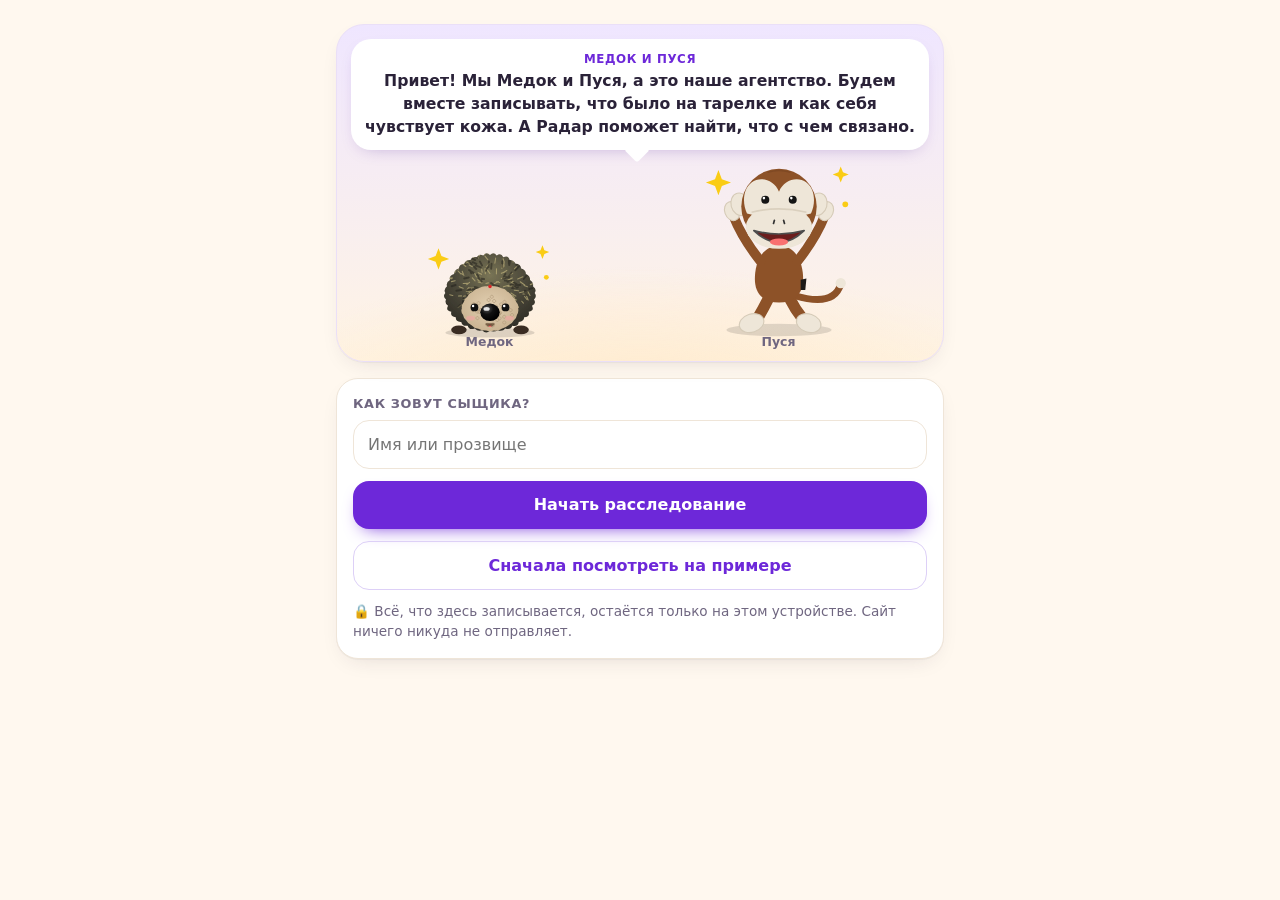
==== commit 5509afec: "Rename to «Агентство Медка и Пуси»; dishes, meal places, drinks of the day, wisdom corpus, Medok red" ====
--- a/index.html
+++ b/index.html
@@ -7,7 +7,7 @@
   <meta http-equiv="Content-Security-Policy" content="default-src 'self'; script-src 'self'; style-src 'self' 'unsafe-inline'; img-src 'self' data: blob:; connect-src 'self'; font-src 'self'; object-src 'none'; base-uri 'self'; form-action 'none'">
   <meta name="referrer" content="no-referrer">
   <meta name="robots" content="noindex, nofollow">
-  <title>Пищевой Детектив</title>
+  <title>Агентство Медка и Пуси</title>
   <meta name="description" content="Дневник еды и кожи в игровой форме. Данные остаются на устройстве.">
   <meta name="theme-color" content="#6d28d9">
   <link rel="manifest" href="manifest.webmanifest">
@@ -15,7 +15,7 @@
   <link rel="apple-touch-icon" href="icons/apple-touch-icon.png">
   <meta name="apple-mobile-web-app-capable" content="yes">
   <meta name="mobile-web-app-capable" content="yes">
-  <meta name="apple-mobile-web-app-title" content="Детектив">
+  <meta name="apple-mobile-web-app-title" content="Агентство">
   <meta name="apple-mobile-web-app-status-bar-style" content="default">
   <link rel="stylesheet" href="styles.css">
   <script type="module" src="js/app.js"></script>
--- a/styles.css
+++ b/styles.css
@@ -21,6 +21,7 @@
   --c-fruit: #ec4899;
   --c-treat: #a855f7;
   --c-drink: #0ea5e9;
+  --c-dish: #f97316;
   --l0: #4ade80;
   --l1: #bef264;
   --l2: #fde047;
@@ -132,7 +133,8 @@
 .mascot-btn { position: relative; display: grid; justify-items: center; gap: 0; padding: 4px; border-radius: 20px; }
 .mascot-btn .name { font-size: .78rem; font-weight: 800; color: var(--muted); margin-top: -4px; }
 .mascot { display: block; overflow: visible; }
-.stage .mascot.medok, .stage .mascot.pusya { width: clamp(104px, 28vw, 160px); height: auto; }
+.stage .mascot.medok { width: clamp(90px, 24vw, 136px); height: auto; }
+.stage .mascot.pusya { width: clamp(104px, 28vw, 160px); height: auto; }
 .mascot .m-body { transform-origin: 50% 90%; transform-box: fill-box; }
 .mascot.mood-cheer .m-body { animation: hop 1.1s ease-in-out infinite; }
 .mascot.mood-happy .m-body { animation: breathe 3.5s ease-in-out infinite; }
@@ -191,6 +193,14 @@
 .glass { width: 38px; height: 46px; position: relative; }
 .glass svg { width: 100%; height: 100%; }
 .water-count { text-align: center; font-weight: 800; font-size: .9rem; }
+.drink-btns { display: flex; flex-wrap: wrap; gap: 6px; justify-content: center; margin: 10px 0 6px; }
+.sweet-list { display: flex; flex-wrap: wrap; gap: 6px; align-items: center; justify-content: center; }
+.center { text-align: center; }
+.tap-hint { text-align: center; font-size: .75rem; color: var(--muted); margin-top: 6px; }
+.wisdom-item { display: flex; gap: 10px; padding: 10px 12px; background: #fff; border: 1.5px solid var(--line); border-radius: 14px; line-height: 1.4; }
+.wisdom-item .who { font-size: 1.2rem; }
+.seg.place button { padding: 7px 12px; font-size: .85rem; }
+.seg.place button[aria-pressed='true'] { background: var(--brand); border-color: var(--brand); }
 
 /* ---------- лента дня ---------- */
 .timeline { display: grid; gap: 8px; }
